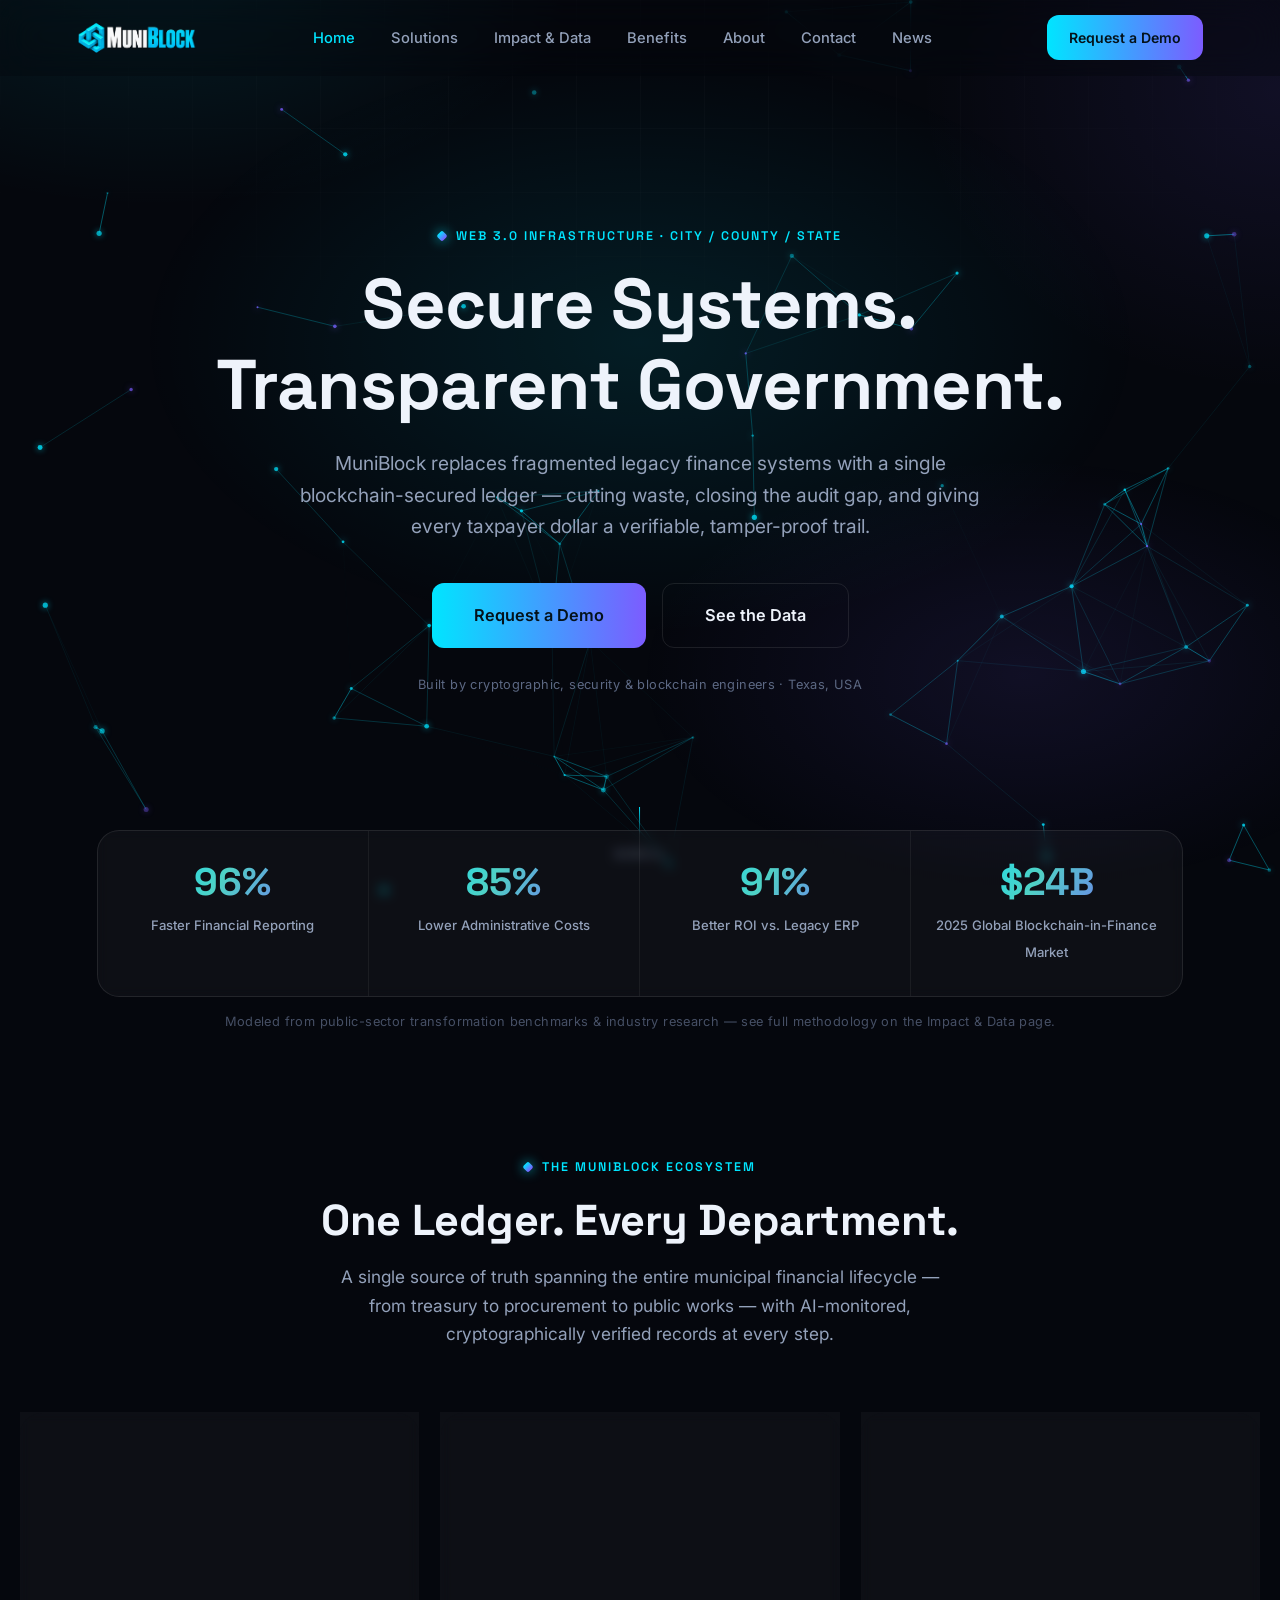
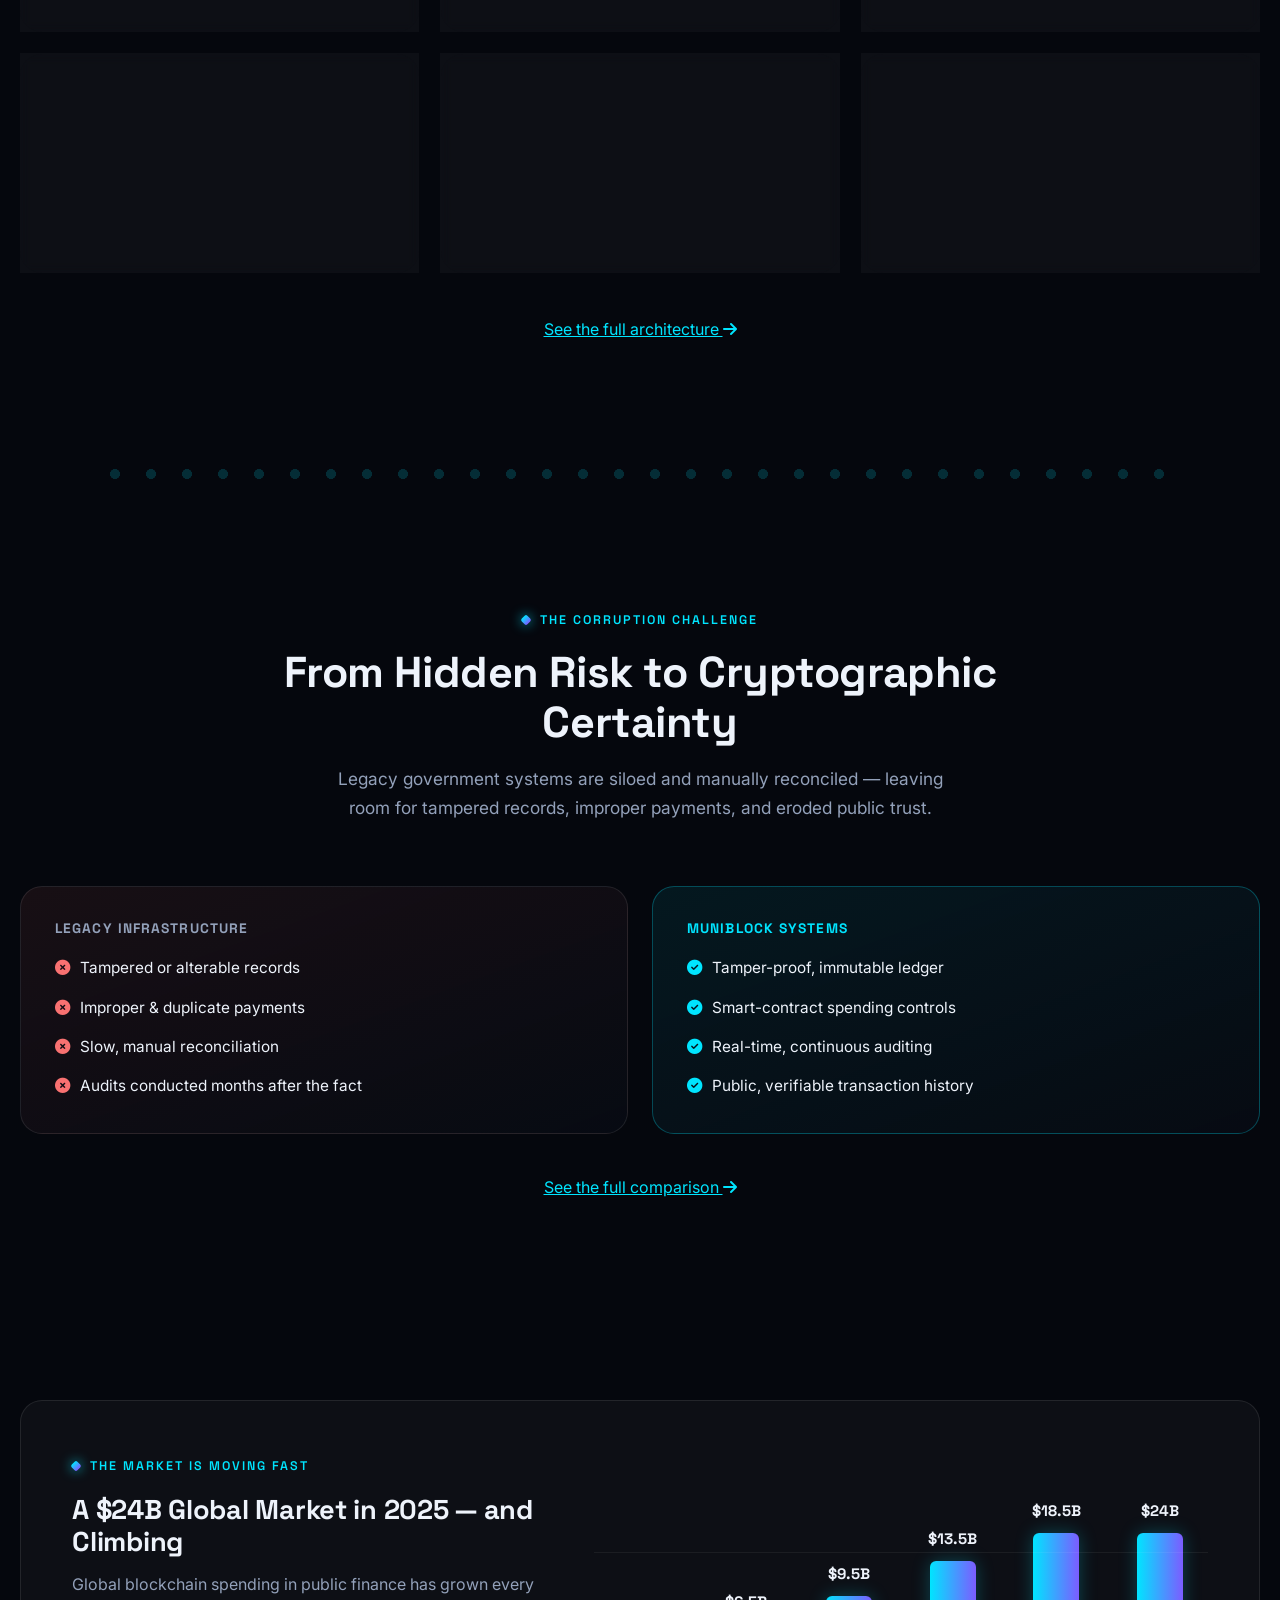
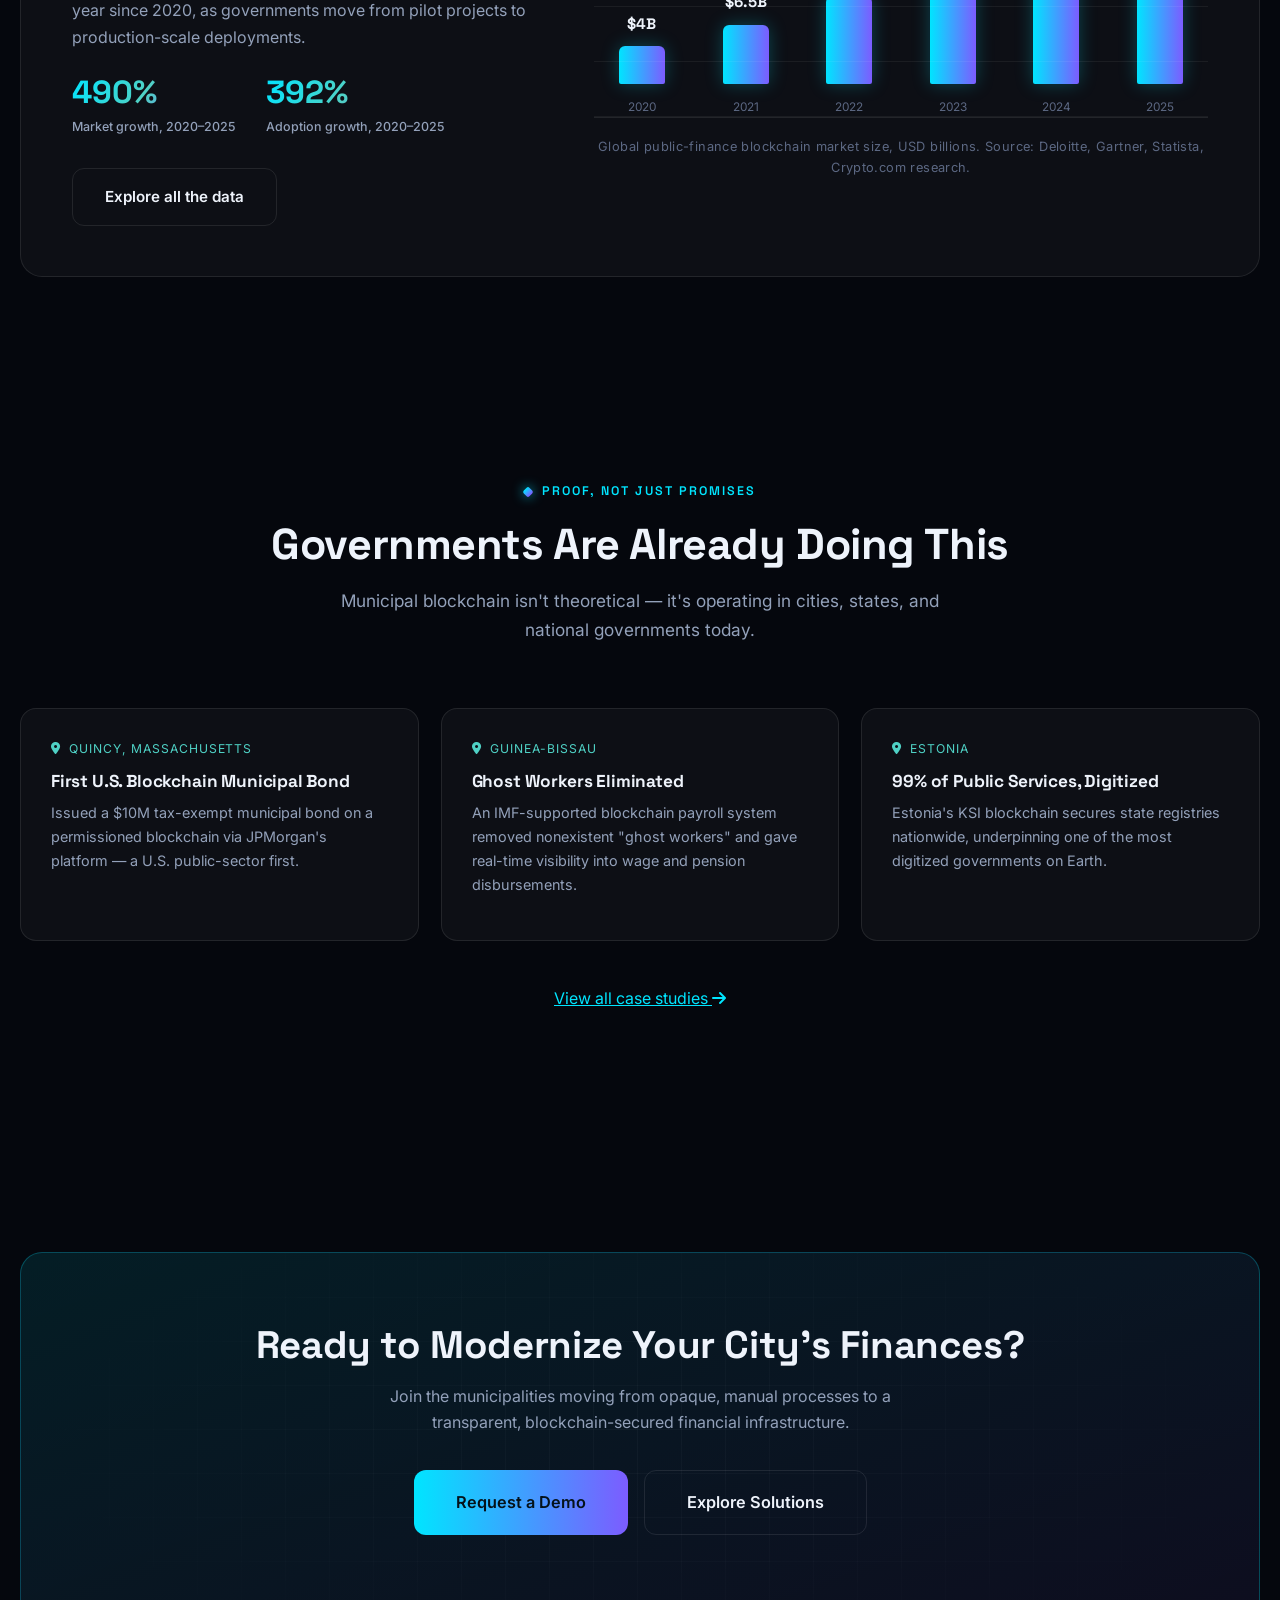
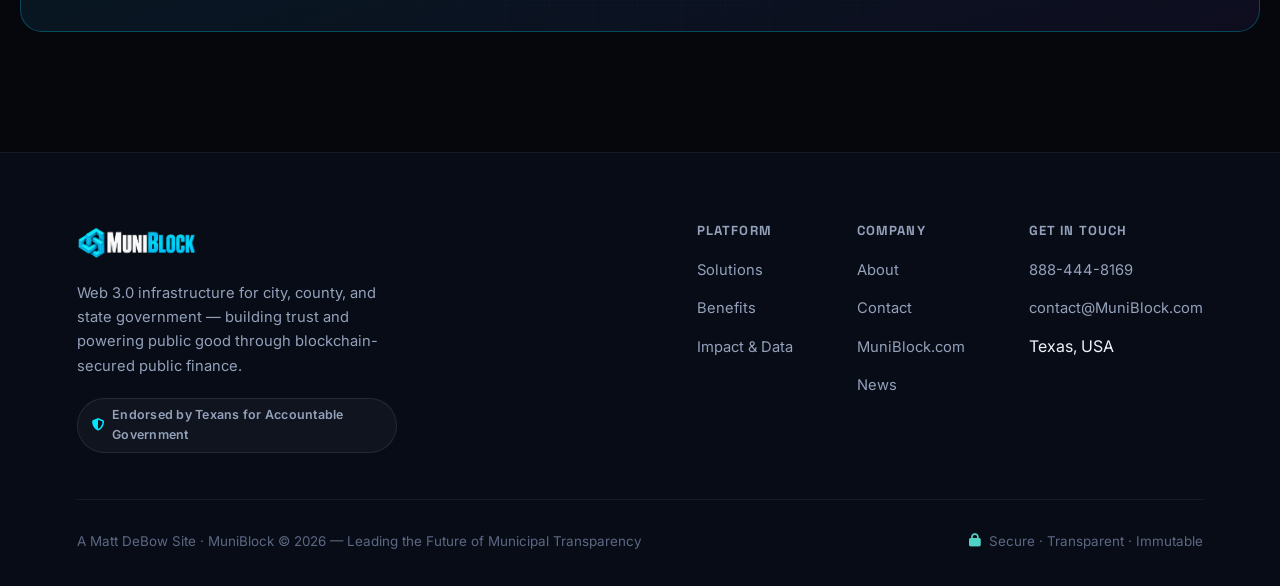
==== index.html @ 8de6b39d "Changed Meta Image" ====
<!DOCTYPE html>
<html lang="en">
<head>
    <meta charset="UTF-8">
    <meta name="viewport" content="width=device-width, initial-scale=1.0">
    <title>MuniBlock | Web 3.0 Infrastructure for Municipal Finance</title>
    <meta name="description" content="MuniBlock brings blockchain-powered public finance to cities, counties, and states — cutting waste, restoring public trust, and giving every taxpayer dollar a verifiable audit trail.">
    
    <!-- SVG Favicon for modern web browsers -->
    <link rel="icon" href="https://muniblock.com/images/favicon.svg" type="image/svg+xml">

    <!-- Meta Tags Generated with https://metatags.io -->

    <!-- Primary Meta Tags -->
    <title>MuniBlock | Web 3.0 Infrastructure for Municipal Finance</title>
    <meta name="title" content="MuniBlock | Web 3.0 Infrastructure for Municipal Finance" />
    <meta name="description" content="MuniBlock brings blockchain-powered public finance to cities, counties, and states — cutting waste, restoring public trust, and giving every taxpayer dollar a verifiable audit trail." />

    <!-- Open Graph / Facebook -->
    <meta property="og:type" content="website" />
    <meta property="og:url" content="http://muniblock.com/" />
    <meta property="og:title" content="MuniBlock | Web 3.0 Infrastructure for Municipal Finance" />
    <meta property="og:description" content="MuniBlock brings blockchain-powered public finance to cities, counties, and states — cutting waste, restoring public trust, and giving every taxpayer dollar a verifiable audit trail." />
    <meta property="og:image" content="https://muniblock.com/images/favicon.svg" />

    <!-- X (Twitter) -->
    <meta property="twitter:card" content="summary_large_image" />
    <meta property="twitter:url" content="http://muniblock.com/" />
    <meta property="twitter:title" content="MuniBlock | Web 3.0 Infrastructure for Municipal Finance" />
    <meta property="twitter:description" content="MuniBlock brings blockchain-powered public finance to cities, counties, and states — cutting waste, restoring public trust, and giving every taxpayer dollar a verifiable audit trail." />
    <meta property="twitter:image" content="https://muniblock.com/images/favicon.svg" />

    <!-- Meta Tags Generated with https://metatags.io -->


    <!-- Favicon & iOS App Icon -->
    <link rel="icon" href="images/favicon.svg" type="image/svg+xml">
    <link rel="apple-touch-icon" href="images/apple-touch-icon.png">

    <!-- Fonts & Styles -->
    <link rel="preconnect" href="https://fonts.googleapis.com">
    <link rel="preconnect" href="https://fonts.gstatic.com" crossorigin>
    <link href="https://fonts.googleapis.com/css2?family=Space+Grotesk:wght@500;600;700&family=Inter:wght@400;500;600;700&display=swap" rel="stylesheet">
    <link href="https://cdnjs.cloudflare.com/ajax/libs/font-awesome/6.5.1/css/all.min.css" rel="stylesheet">
    <link rel="stylesheet" href="css/global.css">
    <link rel="stylesheet" href="css/index.css">
</head>
<body>

    <div id="header-placeholder"></div>

    <header class="hero">
        <canvas class="network-canvas" data-density="8500" data-link-dist="150"></canvas>

        <div class="hero-inner">
            <div class="eyebrow">Web 3.0 Infrastructure &middot; City / County / State</div>
            <h1>Secure Systems.<br>Transparent Government.</h1>
            <p class="hero-sub">MuniBlock replaces fragmented legacy finance systems with a single blockchain-secured ledger — cutting waste, closing the audit gap, and giving every taxpayer dollar a verifiable, tamper-proof trail.</p>
            <div class="hero-btns">
                <a href="contact.html" class="btn btn-large">Request a Demo</a>
                <a href="impact.html" class="btn btn-outline btn-large">See the Data</a>
            </div>
            <p class="hero-note">Built by cryptographic, security &amp; blockchain engineers &middot; Texas, USA</p>
        </div>

        <div class="scroll-cue"><span class="line"></span>Scroll</div>
    </header>

    <div class="container stat-strip-wrap reveal">
        <div class="stat-strip">
            <div class="stat-item">
                <span class="stat-num"><span class="counter" data-target="96" data-suffix="%">0%</span></span>
                <span class="stat-label">Faster Financial Reporting</span>
            </div>
            <div class="stat-item">
                <span class="stat-num"><span class="counter" data-target="85" data-suffix="%">0%</span></span>
                <span class="stat-label">Lower Administrative Costs</span>
            </div>
            <div class="stat-item">
                <span class="stat-num"><span class="counter" data-target="91" data-suffix="%">0%</span></span>
                <span class="stat-label">Better ROI vs. Legacy ERP</span>
            </div>
            <div class="stat-item">
                <span class="stat-num"><span class="counter" data-target="24" data-prefix="$" data-suffix="B">$0B</span></span>
                <span class="stat-label">2025 Global Blockchain-in-Finance Market</span>
            </div>
        </div>
        <p class="hero-note center" style="margin-top: 14px; opacity:.75;">Modeled from public-sector transformation benchmarks &amp; industry research — see full methodology on the Impact &amp; Data page.</p>
    </div>

    <!-- ============ ECOSYSTEM ============ -->
    <section class="section container">
        <div class="section-header reveal">
            <div class="eyebrow center" style="justify-content:center;">The MuniBlock Ecosystem</div>
            <h2>One Ledger. Every Department.</h2>
            <p>A single source of truth spanning the entire municipal financial lifecycle — from treasury to procurement to public works — with AI-monitored, cryptographically verified records at every step.</p>
        </div>

        <div class="ecosystem-grid reveal-stagger">
            <div class="card eco-card">
                <div class="icon-badge"><i class="fas fa-vault"></i></div>
                <h3>Finance &amp; Treasury</h3>
                <p>Secure, real-time management of city funds, investments, and cash positions.</p>
            </div>
            <div class="card eco-card">
                <div class="icon-badge"><i class="fas fa-cart-shopping"></i></div>
                <h3>Procurement &amp; Purchasing</h3>
                <p>Transparent vendor management with bids, awards, and milestones logged on-chain.</p>
            </div>
            <div class="card eco-card">
                <div class="icon-badge"><i class="fas fa-file-invoice-dollar"></i></div>
                <h3>Revenue &amp; Tax Administration</h3>
                <p>Automated collection and reconciliation that closes gaps in leaked revenue.</p>
            </div>
            <div class="card eco-card">
                <div class="icon-badge"><i class="fas fa-hand-holding-dollar"></i></div>
                <h3>Grants &amp; Intergovernmental Funds</h3>
                <p>Milestone-gated disbursements so funds move only when compliance is verified.</p>
            </div>
            <div class="card eco-card">
                <div class="icon-badge"><i class="fas fa-magnifying-glass-chart"></i></div>
                <h3>Accounting, Controller &amp; Audit</h3>
                <p>Continuous, real-time auditing — no more waiting months for a periodic review.</p>
            </div>
            <div class="card eco-card">
                <div class="icon-badge"><i class="fas fa-helmet-safety"></i></div>
                <h3>Public Works &amp; Capital Projects</h3>
                <p>Track project budgets, assets, and spending in real time from bid to completion.</p>
            </div>
        </div>

        <div class="center" style="margin-top: 44px;">
            <a href="solutions.html" class="btn-ghost">See the full architecture <i class="fas fa-arrow-right"></i></a>
        </div>
    </section>

    <div class="container"><div class="chain-divider"></div></div>

    <!-- ============ BEFORE / AFTER TEASER ============ -->
    <section class="section container">
        <div class="section-header reveal">
            <div class="eyebrow center" style="justify-content:center;">The Corruption Challenge</div>
            <h2>From Hidden Risk to Cryptographic Certainty</h2>
            <p>Legacy government systems are siloed and manually reconciled — leaving room for tampered records, improper payments, and eroded public trust.</p>
        </div>

        <div class="teaser-split reveal">
            <div class="teaser-box risk">
                <h4>Legacy Infrastructure</h4>
                <ul>
                    <li><i class="fas fa-circle-xmark"></i> Tampered or alterable records</li>
                    <li><i class="fas fa-circle-xmark"></i> Improper &amp; duplicate payments</li>
                    <li><i class="fas fa-circle-xmark"></i> Slow, manual reconciliation</li>
                    <li><i class="fas fa-circle-xmark"></i> Audits conducted months after the fact</li>
                </ul>
            </div>
            <div class="teaser-box solve">
                <h4>MuniBlock Systems</h4>
                <ul>
                    <li><i class="fas fa-circle-check"></i> Tamper-proof, immutable ledger</li>
                    <li><i class="fas fa-circle-check"></i> Smart-contract spending controls</li>
                    <li><i class="fas fa-circle-check"></i> Real-time, continuous auditing</li>
                    <li><i class="fas fa-circle-check"></i> Public, verifiable transaction history</li>
                </ul>
            </div>
        </div>

        <div class="center">
            <a href="benefits.html" class="btn-ghost">See the full comparison <i class="fas fa-arrow-right"></i></a>
        </div>
    </section>

    <!-- ============ GROWTH CHART TEASER ============ -->
    <section class="section-tight container">
        <div class="growth-panel reveal">
            <div class="growth-copy">
                <div class="eyebrow">The Market Is Moving Fast</div>
                <h3>A $24B Global Market in 2025 — and Climbing</h3>
                <p>Global blockchain spending in public finance has grown every year since 2020, as governments move from pilot projects to production-scale deployments.</p>
                <div class="growth-stats">
                    <div>
                        <span class="stat-num"><span class="counter" data-target="500" data-suffix="%">0%</span></span>
                        <span class="stat-label">Market growth, 2020–2025</span>
                    </div>
                    <div>
                        <span class="stat-num"><span class="counter" data-target="400" data-suffix="%">0%</span></span>
                        <span class="stat-label">Adoption growth, 2020–2025</span>
                    </div>
                </div>
                <a href="impact.html" class="btn btn-outline">Explore all the data</a>
            </div>

            <div>
                <div class="bar-chart" style="height: 220px;">
                    <div class="bar-col" style="--h: 17%;"><span class="bar-value">$4B</span><div class="bar-fill"></div><span class="bar-label">2020</span></div>
                    <div class="bar-col" style="--h: 27%;"><span class="bar-value">$6.5B</span><div class="bar-fill"></div><span class="bar-label">2021</span></div>
                    <div class="bar-col" style="--h: 40%;"><span class="bar-value">$9.5B</span><div class="bar-fill"></div><span class="bar-label">2022</span></div>
                    <div class="bar-col" style="--h: 56%;"><span class="bar-value">$13.5B</span><div class="bar-fill"></div><span class="bar-label">2023</span></div>
                    <div class="bar-col" style="--h: 77%;"><span class="bar-value">$18.5B</span><div class="bar-fill"></div><span class="bar-label">2024</span></div>
                    <div class="bar-col" style="--h: 100%;"><span class="bar-value">$24B</span><div class="bar-fill"></div><span class="bar-label">2025</span></div>
                </div>
                <p class="hero-note center" style="margin-top:18px;">Global public-finance blockchain market size, USD billions. Source: Deloitte, Gartner, Statista, Crypto.com research.</p>
            </div>
        </div>
    </section>

    <!-- ============ CASE STUDY TEASER ============ -->
    <section class="section container">
        <div class="section-header reveal">
            <div class="eyebrow center" style="justify-content:center;">Proof, Not Just Promises</div>
            <h2>Governments Are Already Doing This</h2>
            <p>Municipal blockchain isn't theoretical — it's operating in cities, states, and national governments today.</p>
        </div>

        <div class="case-teaser-grid reveal-stagger">
            <div class="case-card">
                <div class="case-loc"><i class="fas fa-location-dot"></i> Quincy, Massachusetts</div>
                <h4>First U.S. Blockchain Municipal Bond</h4>
                <p>Issued a $10M tax-exempt municipal bond on a permissioned blockchain via JPMorgan's platform — a U.S. public-sector first.</p>
            </div>
            <div class="case-card">
                <div class="case-loc"><i class="fas fa-location-dot"></i> Guinea-Bissau</div>
                <h4>Ghost Workers Eliminated</h4>
                <p>An IMF-supported blockchain payroll system removed nonexistent "ghost workers" and gave real-time visibility into wage and pension disbursements.</p>
            </div>
            <div class="case-card">
                <div class="case-loc"><i class="fas fa-location-dot"></i> Estonia</div>
                <h4>99% of Public Services, Digitized</h4>
                <p>Estonia's KSI blockchain secures state registries nationwide, underpinning one of the most digitized governments on Earth.</p>
            </div>
        </div>

        <div class="center" style="margin-top: 44px;">
            <a href="impact.html" class="btn-ghost">View all case studies <i class="fas fa-arrow-right"></i></a>
        </div>
    </section>

    <!-- ============ FINAL CTA ============ -->
    <section class="section container">
        <div class="cta-banner reveal">
            <h2>Ready to Modernize Your City's Finances?</h2>
            <p>Join the municipalities moving from opaque, manual processes to a transparent, blockchain-secured financial infrastructure.</p>
            <div class="hero-btns">
                <a href="contact.html" class="btn btn-large">Request a Demo</a>
                <a href="solutions.html" class="btn btn-outline btn-large">Explore Solutions</a>
            </div>
        </div>
    </section>

    <div id="footer-placeholder"></div>

    <script src="js/network.js"></script>
    <script src="js/main.js"></script>
</body>
</html>
---- css/global.css ----
/* =========================================================================
   MUNIBLOCK — GLOBAL DESIGN SYSTEM
   Cybersecurity / Web3 / municipal-finance aesthetic.
   Deep space navy, electric cyan + violet accents, glass surfaces.
   ========================================================================= */

:root {
    /* --- Core surfaces --- */
    --bg: #05070d;
    --bg-alt: #080c16;
    --bg-soft: #0a0f1c;
    --surface: #0d1420;
    --surface-2: #101a2c;
    --glass: rgba(255, 255, 255, 0.035);
    --glass-strong: rgba(255, 255, 255, 0.06);
    --border: rgba(255, 255, 255, 0.09);
    --border-soft: rgba(255, 255, 255, 0.06);

    /* --- Brand accents --- */
    --cyan: #00e5ff;
    --cyan-soft: #4fd1c5;
    --violet: #7c5cff;
    --violet-soft: #a78bfa;
    --green: #34d399;
    --red: #f87171;
    --amber: #fbbf24;

    --gradient-brand: linear-gradient(120deg, #00e5ff 0%, #4fd1c5 45%, #7c5cff 100%);
    --gradient-brand-flat: linear-gradient(90deg, #00e5ff, #7c5cff);
    --gradient-fade: linear-gradient(180deg, rgba(0, 229, 255, 0.08), transparent 70%);
    --gradient-card: linear-gradient(160deg, rgba(0, 229, 255, 0.07), rgba(124, 92, 255, 0.02) 60%);

    /* --- Text --- */
    --text: #eef3fb;
    --text-dim: #93a1ba;
    --text-dimmer: #5c6883;

    /* --- Shape / motion --- */
    --radius-lg: 22px;
    --radius: 16px;
    --radius-sm: 10px;
    --transition: 0.25s cubic-bezier(0.4, 0, 0.2, 1);
    --transition-slow: 0.6s cubic-bezier(0.16, 1, 0.3, 1);
    --shadow-glow-cyan: 0 0 1px rgba(0, 229, 255, 0.6), 0 12px 40px rgba(0, 229, 255, 0.12);
    --shadow-glow-violet: 0 12px 40px rgba(124, 92, 255, 0.18);
    --shadow-card: 0 20px 60px rgba(0, 0, 0, 0.45);
    --nav-h: 76px;
}

/* =========================================================================
   RESET
   ========================================================================= */
* {
    margin: 0;
    padding: 0;
    box-sizing: border-box;
}

html {
    scroll-behavior: smooth;
    scroll-padding-top: var(--nav-h);
}

body {
    background-color: var(--bg);
    color: var(--text);
    font-family: 'Inter', -apple-system, BlinkMacSystemFont, 'Segoe UI', sans-serif;
    line-height: 1.65;
    overflow-x: hidden;
    position: relative;
}

img { max-width: 100%; display: block; }
a { color: inherit; }
ul { list-style: none; }
button { font-family: inherit; }

h1, h2, h3, h4, h5 {
    font-family: 'Space Grotesk', 'Inter', sans-serif;
    font-weight: 700;
    line-height: 1.15;
    letter-spacing: -0.01em;
}

::selection { background: rgba(0, 229, 255, 0.25); color: #fff; }

/* Ambient grid + glow backdrop applied globally */
body::before {
    content: "";
    position: fixed;
    inset: 0;
    z-index: -2;
    background-image:
        linear-gradient(rgba(255, 255, 255, 0.025) 1px, transparent 1px),
        linear-gradient(90deg, rgba(255, 255, 255, 0.025) 1px, transparent 1px);
    background-size: 64px 64px;
    mask-image: radial-gradient(ellipse 90% 60% at 50% 0%, #000 10%, transparent 75%);
    -webkit-mask-image: radial-gradient(ellipse 90% 60% at 50% 0%, #000 10%, transparent 75%);
}

body::after {
    content: "";
    position: fixed;
    inset: 0;
    z-index: -3;
    background:
        radial-gradient(700px 420px at 12% -5%, rgba(0, 229, 255, 0.10), transparent 60%),
        radial-gradient(600px 500px at 100% 10%, rgba(124, 92, 255, 0.10), transparent 60%),
        var(--bg);
}

/* =========================================================================
   LAYOUT PRIMITIVES
   ========================================================================= */
.container { max-width: 1240px; margin: 0 auto; padding: 0 6%; }
.section { padding: 120px 0; position: relative; }
.section-tight { padding: 80px 0; }

@media (max-width: 992px) {
    .section { padding: 90px 0; }
}
@media (max-width: 600px) {
    .container { padding: 0 24px; }
    .section { padding: 70px 0; }
}

.section-header { text-align: center; max-width: 760px; margin: 0 auto 64px; }
.section-header.align-left { margin-left: 0; text-align: left; }

.eyebrow {
    display: inline-flex;
    align-items: center;
    gap: 10px;
    font-family: 'Space Grotesk', sans-serif;
    font-size: 0.78rem;
    font-weight: 600;
    letter-spacing: 0.16em;
    text-transform: uppercase;
    color: var(--cyan);
    margin-bottom: 18px;
}

.eyebrow::before {
    content: "";
    width: 8px;
    height: 8px;
    border-radius: 2px;
    background: var(--gradient-brand-flat);
    box-shadow: 0 0 12px rgba(0, 229, 255, 0.8);
    transform: rotate(45deg);
    flex-shrink: 0;
}

.section-header h2, .section-title-lg {
    font-size: clamp(1.9rem, 3.4vw, 2.7rem);
    margin-bottom: 18px;
}

.section-header p {
    color: var(--text-dim);
    font-size: 1.08rem;
    max-width: 620px;
    margin: 0 auto;
}

.section-header.align-left p { margin: 0; }

.text-gradient {
    background: var(--gradient-brand);
    -webkit-background-clip: text;
    background-clip: text;
    color: transparent;
}

.pill-tag {
    display: inline-flex;
    align-items: center;
    gap: 8px;
    padding: 6px 14px;
    border-radius: 100px;
    background: var(--glass);
    border: 1px solid var(--border);
    font-size: 0.78rem;
    font-weight: 600;
    color: var(--text-dim);
    letter-spacing: 0.02em;
}

/* =========================================================================
   PAGE HERO (shared, smaller hero for interior pages)
   ========================================================================= */
.page-hero {
    position: relative;
    padding: calc(var(--nav-h) + 86px) 6% 86px;
    text-align: center;
    overflow: hidden;
    isolation: isolate;
}

.page-hero::before {
    content: "";
    position: absolute;
    inset: 0;
    z-index: -1;
    background-image:
        linear-gradient(rgba(255, 255, 255, 0.03) 1px, transparent 1px),
        linear-gradient(90deg, rgba(255, 255, 255, 0.03) 1px, transparent 1px);
    background-size: 56px 56px;
    mask-image: radial-gradient(ellipse 80% 100% at 50% 0%, #000 0%, transparent 80%);
    -webkit-mask-image: radial-gradient(ellipse 80% 100% at 50% 0%, #000 0%, transparent 80%);
}

.page-hero::after {
    content: "";
    position: absolute;
    inset: 0;
    z-index: -1;
    background:
        radial-gradient(560px 320px at 20% 0%, rgba(0, 229, 255, 0.12), transparent 65%),
        radial-gradient(520px 340px at 85% 10%, rgba(124, 92, 255, 0.11), transparent 65%);
}

.page-hero .eyebrow { justify-content: center; }
.page-hero h1 { font-size: clamp(2.2rem, 4.4vw, 3.4rem); margin-bottom: 18px; }
.page-hero p { color: var(--text-dim); max-width: 640px; margin: 0 auto; font-size: 1.05rem; }

@media (max-width: 700px) {
    .page-hero { padding: calc(var(--nav-h) + 60px) 6% 60px; }
}

/* =========================================================================
   CHAIN-LINK DIVIDER (brand motif, reused across pages)
   ========================================================================= */
.chain-divider {
    height: 22px;
    background-image: repeating-linear-gradient(
        90deg,
        transparent 0, transparent 10px,
        rgba(0, 229, 255, 0.35) 10px, rgba(0, 229, 255, 0.35) 26px,
        transparent 26px, transparent 36px
    );
    -webkit-mask-image: radial-gradient(ellipse 8px 8px, #000 60%, transparent 65%);
    mask-image: radial-gradient(ellipse 8px 8px, #000 60%, transparent 65%);
    -webkit-mask-repeat: repeat-x;
    mask-repeat: repeat-x;
    -webkit-mask-size: 36px 22px;
    mask-size: 36px 22px;
    opacity: 0.5;
}

.divider-fade {
    height: 1px;
    background: linear-gradient(90deg, transparent, var(--border) 20%, var(--border) 80%, transparent);
}

/* =========================================================================
   NAVIGATION
   ========================================================================= */
nav {
    display: flex;
    justify-content: space-between;
    align-items: center;
    padding: 0 6%;
    height: var(--nav-h);
    background: rgba(5, 7, 13, 0.35);
    backdrop-filter: blur(18px);
    -webkit-backdrop-filter: blur(18px);
    position: fixed;
    width: 100%;
    top: 0;
    z-index: 1000;
    border-bottom: 1px solid transparent;
    transition: background var(--transition), border-color var(--transition);
}

.logo-img {
    height: 40px; /* Adjust height to match your navbar layout */
    width: auto;  /* Maintains aspect ratio */
    display: block;
}

nav.scrolled {
    background: rgba(6, 9, 17, 0.82);
    border-bottom: 1px solid var(--border-soft);
}

.logo-link {
    text-decoration: none;
    color: inherit;
    display: flex;
    align-items: center;
    gap: 12px;
}

.logo-mark {
    width: 38px;
    height: 38px;
    border-radius: 10px;
    background: linear-gradient(145deg, rgba(0, 229, 255, 0.16), rgba(124, 92, 255, 0.12));
    border: 1px solid rgba(0, 229, 255, 0.35);
    display: flex;
    align-items: center;
    justify-content: center;
    position: relative;
    flex-shrink: 0;
}

.logo-mark svg { width: 20px; height: 20px; }

.logo {
    font-family: 'Space Grotesk', sans-serif;
    font-size: 1.3rem;
    font-weight: 700;
    letter-spacing: -0.01em;
}

.logo span { color: var(--cyan); }

nav ul { display: flex; align-items: center; gap: 36px; }

nav ul li a {
    color: var(--text-dim);
    text-decoration: none;
    font-size: 0.92rem;
    font-weight: 500;
    transition: color var(--transition);
    position: relative;
}

nav ul li a::after {
    content: "";
    position: absolute;
    left: 0;
    bottom: -6px;
    width: 0;
    height: 2px;
    background: var(--gradient-brand-flat);
    transition: width var(--transition);
}

nav ul li a:hover { color: var(--text); }
nav ul li a:hover::after { width: 100%; }
nav ul li a.active { color: var(--cyan); }

.nav-cta { display: flex; align-items: center; gap: 28px; }
.nav-cta .btn { padding: 11px 22px; font-size: 0.88rem; }

/* Mobile nav toggle */
.nav-toggle { display: none; }
.nav-toggle-label {
    display: none;
    cursor: pointer;
    padding: 0;
    z-index: 1001;
    width: 28px;
    height: 24px;
    align-items: center;
    justify-content: center;
    margin-left: auto;
}

.nav-toggle-label span,
.nav-toggle-label span::before,
.nav-toggle-label span::after {
    display: block;
    background: var(--text);
    height: 2px;
    width: 24px;
    position: relative;
    transition: all 0.3s ease;
    border-radius: 2px;
}

.nav-toggle-label span::before,
.nav-toggle-label span::after { content: ''; position: absolute; left: 0; }
.nav-toggle-label span::before { top: -8px; }
.nav-toggle-label span::after { top: 8px; }

.nav-toggle:checked ~ .nav-toggle-label span { background: transparent; }
.nav-toggle:checked ~ .nav-toggle-label span::before { top: 0; transform: rotate(45deg); }
.nav-toggle:checked ~ .nav-toggle-label span::after { top: 0; transform: rotate(-45deg); }

@media screen and (max-width: 860px) {
    .nav-toggle-label { display: flex; }

    .nav-cta .btn { display: none; }

    nav ul {
        position: fixed;
        top: 0;
        left: 0;
        width: 100%;
        height: 100vh;
        background: rgba(5, 7, 13, 0.98);
        backdrop-filter: blur(20px);
        flex-direction: column;
        align-items: center;
        justify-content: center;
        gap: 34px;
        clip-path: circle(0px at top right);
        transition: clip-path 0.4s ease-in-out;
    }

    .nav-toggle:checked ~ ul { clip-path: circle(150% at top right); }

    nav ul li a {
        font-size: 1.4rem;
        color: var(--text) !important;
    }
}

/* =========================================================================
   BUTTONS
   ========================================================================= */
.btn {
    background: var(--gradient-brand-flat);
    color: #04121a;
    padding: 15px 32px;
    border-radius: 12px;
    text-decoration: none;
    font-weight: 600;
    font-size: 0.95rem;
    transition: transform var(--transition), box-shadow var(--transition), filter var(--transition);
    display: inline-flex;
    align-items: center;
    gap: 10px;
    border: none;
    cursor: pointer;
    white-space: nowrap;
}

.btn:hover {
    transform: translateY(-3px);
    box-shadow: 0 14px 34px rgba(0, 229, 255, 0.28);
    filter: brightness(1.06);
}

.btn-outline {
    background: transparent;
    color: var(--text);
    border: 1px solid var(--border);
    box-shadow: none;
}

.btn-outline:hover {
    border-color: var(--cyan);
    color: var(--cyan);
    box-shadow: 0 0 0 1px rgba(0, 229, 255, 0.2), 0 10px 30px rgba(0, 229, 255, 0.12);
}

.btn-ghost {
    background: transparent;
    color: var(--cyan);
    padding: 8px 0;
    border-radius: 0;
}

.btn-ghost:hover { transform: translateX(4px); box-shadow: none; }
.btn-large { padding: 18px 42px; font-size: 1.02rem; }
.btn-block { width: 100%; justify-content: center; }

.hero-btns { display: flex; gap: 16px; flex-wrap: wrap; justify-content: center; }

/* =========================================================================
   CARDS (glass)
   ========================================================================= */
.card, .feature-card {
    background: var(--glass);
    border: 1px solid var(--border);
    border-radius: var(--radius-lg);
    backdrop-filter: blur(6px);
    transition: transform var(--transition-slow), border-color var(--transition), background var(--transition);
    position: relative;
    overflow: hidden;
}

.card::before, .feature-card::before {
    content: "";
    position: absolute;
    inset: 0;
    background: var(--gradient-card);
    opacity: 0;
    transition: opacity var(--transition);
    pointer-events: none;
}

.card:hover, .feature-card:hover {
    transform: translateY(-6px);
    border-color: rgba(0, 229, 255, 0.4);
    background: var(--glass-strong);
}

.card:hover::before, .feature-card:hover::before { opacity: 1; }

.feature-grid {
    display: grid;
    grid-template-columns: repeat(auto-fit, minmax(280px, 1fr));
    gap: 26px;
}

.feature-card {
    padding: 42px 36px;
    text-align: left;
}

.feature-card .icon-badge { margin-bottom: 24px; }
.feature-card h3 { font-size: 1.18rem; margin-bottom: 12px; }
.feature-card p { color: var(--text-dim); font-size: 0.96rem; }

.icon-badge {
    width: 54px;
    height: 54px;
    border-radius: 14px;
    background: linear-gradient(145deg, rgba(0, 229, 255, 0.14), rgba(124, 92, 255, 0.08));
    border: 1px solid rgba(0, 229, 255, 0.25);
    display: flex;
    align-items: center;
    justify-content: center;
    font-size: 1.35rem;
    color: var(--cyan);
    position: relative;
    z-index: 1;
}

/* =========================================================================
   STAT STRIP / COUNTERS
   ========================================================================= */
.stat-strip {
    display: grid;
    grid-template-columns: repeat(4, 1fr);
    border: 1px solid var(--border);
    border-radius: var(--radius-lg);
    background: var(--glass);
    backdrop-filter: blur(6px);
    overflow: hidden;
}

.stat-item {
    padding: 32px 24px;
    text-align: center;
    border-right: 1px solid var(--border-soft);
    position: relative;
}

.stat-item:last-child { border-right: none; }

.stat-num {
    font-family: 'Space Grotesk', sans-serif;
    font-size: clamp(1.8rem, 3vw, 2.6rem);
    font-weight: 700;
    background: var(--gradient-brand);
    -webkit-background-clip: text;
    background-clip: text;
    color: transparent;
    display: block;
    line-height: 1;
    margin-bottom: 10px;
}

.stat-label {
    font-size: 0.82rem;
    color: var(--text-dim);
    font-weight: 500;
}

@media (max-width: 860px) {
    .stat-strip { grid-template-columns: repeat(2, 1fr); }
    .stat-item:nth-child(2) { border-right: none; }
    .stat-item:nth-child(1), .stat-item:nth-child(2) { border-bottom: 1px solid var(--border-soft); }
}

/* =========================================================================
   REVEAL ON SCROLL
   ========================================================================= */
.reveal {
    opacity: 0;
    transform: translateY(28px);
    transition: opacity 0.8s cubic-bezier(0.16, 1, 0.3, 1), transform 0.8s cubic-bezier(0.16, 1, 0.3, 1);
}
.reveal.in-view { opacity: 1; transform: translateY(0); }
.reveal-stagger.in-view > * { opacity: 1; transform: translateY(0); }
.reveal-stagger > * {
    opacity: 0;
    transform: translateY(24px);
    transition: opacity 0.7s cubic-bezier(0.16, 1, 0.3, 1), transform 0.7s cubic-bezier(0.16, 1, 0.3, 1);
}
.reveal-stagger > *:nth-child(1) { transition-delay: 0.03s; }
.reveal-stagger > *:nth-child(2) { transition-delay: 0.11s; }
.reveal-stagger > *:nth-child(3) { transition-delay: 0.19s; }
.reveal-stagger > *:nth-child(4) { transition-delay: 0.27s; }
.reveal-stagger > *:nth-child(5) { transition-delay: 0.35s; }
.reveal-stagger > *:nth-child(6) { transition-delay: 0.43s; }

@media (prefers-reduced-motion: reduce) {
    .reveal, .reveal-stagger > * { opacity: 1; transform: none; transition: none; }
    html { scroll-behavior: auto; }
}

/* =========================================================================
   TABLES (legacy vs blockchain / ROI)
   ========================================================================= */
.data-table-wrap {
    border: 1px solid var(--border);
    border-radius: var(--radius-lg);
    overflow: hidden;
    background: var(--glass);
}

table.data-table { width: 100%; border-collapse: collapse; font-size: 0.92rem; }

.data-table th {
    text-align: left;
    padding: 16px 22px;
    background: rgba(255, 255, 255, 0.04);
    color: var(--text);
    font-family: 'Space Grotesk', sans-serif;
    font-size: 0.8rem;
    text-transform: uppercase;
    letter-spacing: 0.06em;
    border-bottom: 1px solid var(--border);
}

.data-table td {
    padding: 16px 22px;
    border-bottom: 1px solid var(--border-soft);
    color: var(--text-dim);
    vertical-align: top;
}

.data-table tr:last-child td { border-bottom: none; }
.data-table td.rank {
    font-family: 'Space Grotesk', sans-serif;
    color: var(--cyan);
    font-weight: 700;
    width: 50px;
}
.data-table td strong, .data-table td.emph { color: var(--text); font-weight: 600; }

/* =========================================================================
   BAR CHART (CSS-driven, animates on scroll)
   ========================================================================= */
.bar-chart {
    display: flex;
    align-items: flex-end;
    gap: clamp(6px, 1.6vw, 20px);
    height: 260px;
    padding: 0 6px;
    border-bottom: 1px solid var(--border);
    position: relative;
}

.bar-chart::before {
    content: "";
    position: absolute;
    inset: 0 0 0 0;
    background-image: repeating-linear-gradient(0deg, var(--border-soft) 0, var(--border-soft) 1px, transparent 1px, transparent 25%);
    pointer-events: none;
}

.bar-col {
    flex: 1;
    display: flex;
    flex-direction: column;
    align-items: center;
    justify-content: flex-end;
    height: 100%;
    gap: 10px;
    min-width: 0;
}

.bar-col .bar-value {
    font-family: 'Space Grotesk', sans-serif;
    font-weight: 700;
    font-size: clamp(0.7rem, 1.4vw, 0.95rem);
    color: var(--text);
    white-space: nowrap;
}

.bar-col .bar-fill {
    width: 100%;
    max-width: 46px;
    border-radius: 6px 6px 2px 2px;
    background: var(--gradient-brand-flat);
    height: 0%;
    transition: height 1.1s cubic-bezier(0.16, 1, 0.3, 1);
    box-shadow: 0 0 18px rgba(0, 229, 255, 0.25);
}

.bar-col.alt .bar-fill { background: linear-gradient(180deg, var(--violet-soft), var(--violet)); box-shadow: 0 0 18px rgba(124, 92, 255, 0.25); }

.bar-chart.in-view .bar-fill { height: var(--h); }

.bar-col .bar-label {
    font-size: 0.74rem;
    color: var(--text-dimmer);
    text-align: center;
    margin-top: 4px;
}

.chart-legend { display: flex; gap: 24px; margin-top: 20px; flex-wrap: wrap; justify-content: center; }
.chart-legend .legend-item { display: flex; align-items: center; gap: 8px; font-size: 0.85rem; color: var(--text-dim); }
.chart-legend .dot { width: 10px; height: 10px; border-radius: 3px; }

/* =========================================================================
   DONUT CHART (conic-gradient)
   ========================================================================= */
.donut-wrap { display: flex; align-items: center; gap: 44px; flex-wrap: wrap; justify-content: center; }

.donut {
    width: 240px;
    height: 240px;
    border-radius: 50%;
    background: conic-gradient(var(--donut-stops, var(--cyan) 0 100%));
    position: relative;
    flex-shrink: 0;
    box-shadow: 0 0 60px rgba(0, 229, 255, 0.12);
}

.donut::before {
    content: "";
    position: absolute;
    inset: 20%;
    background: var(--bg-soft);
    border-radius: 50%;
    border: 1px solid var(--border);
    display: flex;
}

.donut-center {
    position: absolute;
    inset: 20%;
    display: flex;
    flex-direction: column;
    align-items: center;
    justify-content: center;
    text-align: center;
}

.donut-center .num { font-family: 'Space Grotesk', sans-serif; font-size: 1.5rem; font-weight: 700; color: var(--cyan); }
.donut-center .lbl { font-size: 0.7rem; color: var(--text-dim); max-width: 100px; }

.donut-legend { display: grid; gap: 12px; min-width: 240px; }
.donut-legend .legend-row { display: flex; align-items: center; gap: 12px; font-size: 0.9rem; }
.donut-legend .dot { width: 12px; height: 12px; border-radius: 4px; flex-shrink: 0; }
.donut-legend .legend-label { color: var(--text-dim); flex: 1; }
.donut-legend .legend-pct { font-family: 'Space Grotesk', sans-serif; font-weight: 700; color: var(--text); }

/* =========================================================================
   COMPARISON (Legacy vs Blockchain) BLOCK
   ========================================================================= */
.comp-container {
    display: grid;
    grid-template-columns: 1fr 1fr;
    gap: 24px;
}

.comp-box {
    border-radius: var(--radius-lg);
    padding: 40px;
    border: 1px solid var(--border);
    position: relative;
    overflow: hidden;
}

.legacy-box { background: linear-gradient(160deg, rgba(248, 113, 113, 0.09), rgba(13, 20, 32, 0.4)); }
.modern-box { background: linear-gradient(160deg, rgba(0, 229, 255, 0.09), rgba(13, 20, 32, 0.4)); border-color: rgba(0, 229, 255, 0.3); }

.comp-label {
    font-size: 0.78rem;
    text-transform: uppercase;
    letter-spacing: 0.1em;
    color: var(--text-dim);
    margin-bottom: 20px;
}

.comp-box h3 { font-size: 1.3rem; margin-bottom: 6px; }

.comp-box ul { display: grid; gap: 16px; margin-top: 20px; }
.comp-box li { display: flex; align-items: center; gap: 12px; font-size: 0.98rem; color: var(--text); }
.legacy-box li i { color: var(--red); }
.modern-box li i { color: var(--cyan); }

@media (max-width: 860px) {
    .comp-container { grid-template-columns: 1fr; }
}

/* ============================= ROADMAP SECTION ============================= */

.roadmap-track {
    display: grid;
    grid-template-columns: repeat(4, 1fr);
    gap: 20px;
    margin-top: 40px;
    position: relative;
}

/* Base Phase Card Styling */
.phase-card {
    background: rgba(13, 20, 32, 0.4);
    border: 1px solid rgba(255, 255, 255, 0.08);
    border-radius: var(--radius-lg, 16px);
    padding: 30px 24px;
    display: flex;
    flex-direction: column;
    position: relative;
    transition: transform var(--transition, 0.3s ease), border-color var(--transition, 0.3s ease);
}

.phase-card:hover {
    transform: translateY(-4px);
    border-color: rgba(0, 229, 255, 0.3);
}

/* Phase Accent Line at top of card */
.phase-card::before {
    content: "";
    position: absolute;
    top: -1px;
    left: 20px;
    right: 20px;
    height: 1px;
    background: linear-gradient(90deg, transparent, var(--cyan, #00E5FF), transparent);
    opacity: 0.3;
}

.phase-card:last-child::before {
    background: linear-gradient(90deg, transparent, var(--violet, #7C5CFF), transparent);
}

/* Circular Phase Number Indicator */
.phase-num {
    width: 44px;
    height: 44px;
    border-radius: 50%;
    border: 1px solid var(--cyan, #00E5FF);
    color: #ffffff;
    display: flex;
    align-items: center;
    justify-content: center;
    font-size: 0.95rem;
    font-weight: 600;
    font-family: 'Space Grotesk', sans-serif;
    margin-bottom: 24px;
    background: rgba(0, 229, 255, 0.05);
    box-shadow: 0 0 12px rgba(0, 229, 255, 0.15);
}

/* Card Content Typography */
.phase-card h4 {
    font-size: 1.15rem;
    font-weight: 600;
    color: #ffffff;
    margin-bottom: 14px;
    line-height: 1.35;
}

/* Metadata Pill Badges */
.phase-meta {
    display: flex;
    flex-wrap: wrap;
    gap: 8px;
    margin-bottom: 18px;
}

.phase-meta span {
    font-size: 0.75rem;
    font-weight: 500;
    color: var(--text-dim, #94a3b8);
    background: rgba(255, 255, 255, 0.04);
    border: 1px solid rgba(255, 255, 255, 0.08);
    padding: 5px 12px;
    border-radius: 100px;
}

/* Feature List Formatting */
.phase-card ul {
    margin-top: 18px;
    display: flex;
    flex-direction: column;
    gap: 12px;
    padding: 0;
    list-style: none;
}

.phase-card ul li {
    font-size: 0.86rem;
    color: var(--text-dim, #94a3b8);
    line-height: 1.45;
    position: relative;
    padding-left: 18px;
}

.phase-card ul li::before {
    content: "→";
    position: absolute;
    left: 0;
    top: 0;
    color: var(--cyan, #00E5FF);
    font-weight: 500;
}

/* Responsive Layout */
@media (max-width: 1024px) {
    .roadmap-track {
        grid-template-columns: repeat(2, 1fr);
    }
}

@media (max-width: 600px) {
    .roadmap-track {
        grid-template-columns: 1fr;
    }
}

/* =========================================================================
   CASE STUDY / SOURCE CARDS
   ========================================================================= */
.case-grid {
    display: grid;
    grid-template-columns: repeat(auto-fit, minmax(300px, 1fr));
    gap: 22px;
}

.case-card {
    background: var(--glass);
    border: 1px solid var(--border);
    border-radius: var(--radius);
    padding: 30px;
}

.case-card .case-loc {
    display: flex;
    align-items: center;
    gap: 8px;
    font-size: 0.76rem;
    text-transform: uppercase;
    letter-spacing: 0.08em;
    color: var(--cyan-soft);
    margin-bottom: 12px;
}

.case-card h4 { font-size: 1.08rem; margin-bottom: 10px; }
.case-card p { font-size: 0.9rem; color: var(--text-dim); margin-bottom: 14px; }
.case-card .case-source { font-size: 0.76rem; color: var(--text-dimmer); border-top: 1px solid var(--border-soft); padding-top: 12px; }

/* =========================================================================
   FOOTER
   ========================================================================= */
footer {
    padding: 70px 6% 34px;
    background: var(--bg-alt);
    border-top: 1px solid var(--border-soft);
    position: relative;
}

.footer-top {
    display: flex;
    justify-content: space-between;
    gap: 40px;
    flex-wrap: wrap;
    padding-bottom: 46px;
}

.footer-brand { max-width: 320px; }
.footer-brand .logo { display: inline-flex; margin-bottom: 16px; }
.footer-brand p { color: var(--text-dim); font-size: 0.92rem; }

.footer-cols { display: flex; gap: 64px; flex-wrap: wrap; }
.footer-col h5 {
    font-family: 'Space Grotesk', sans-serif;
    font-size: 0.82rem;
    text-transform: uppercase;
    letter-spacing: 0.08em;
    color: var(--text-dim);
    margin-bottom: 18px;
}
.footer-col ul { display: grid; gap: 12px; }
.footer-col a { color: var(--text-dim); text-decoration: none; font-size: 0.92rem; transition: color var(--transition); }
.footer-col a:hover { color: var(--cyan); }

.footer-bottom {
    display: flex;
    justify-content: space-between;
    align-items: center;
    padding-top: 30px;
    border-top: 1px solid var(--border-soft);
    flex-wrap: wrap;
    gap: 14px;
    color: var(--text-dimmer);
    font-size: 0.84rem;
}

.footer-badge { display: flex; align-items: center; gap: 8px; }

@media (max-width: 700px) {
    .footer-top, .footer-bottom { flex-direction: column; align-items: flex-start; }
    .footer-cols { gap: 40px; }
}

/* =========================================================================
   MISC UTILITIES
   ========================================================================= */
.mt-0 { margin-top: 0; }
.grid-2 { display: grid; grid-template-columns: 1fr 1fr; gap: 50px; }
@media (max-width: 900px) { .grid-2 { grid-template-columns: 1fr; gap: 36px; } }

.badge-row { display: flex; gap: 14px; flex-wrap: wrap; align-items: center; }

.cyan-text { color: var(--cyan); }
.center { text-align: center; }
---- css/index.css ----
/* ============================= HOME / INDEX ============================= */

.hero {
    position: relative;
    min-height: 100vh;
    display: flex;
    flex-direction: column;
    justify-content: center;
    align-items: center;
    text-align: center;
    padding: calc(var(--nav-h) + 40px) 6% 100px;
    overflow: hidden;
    isolation: isolate;
}

.network-canvas {
    position: absolute;
    inset: 0;
    z-index: -1;
    width: 100%;
    height: 100%;
}

.hero::after {
    content: "";
    position: absolute;
    inset: 0;
    z-index: -1;
    background:
        radial-gradient(ellipse 60% 50% at 50% 38%, rgba(0, 229, 255, 0.10), transparent 65%),
        radial-gradient(ellipse 50% 40% at 80% 75%, rgba(124, 92, 255, 0.10), transparent 60%);
    pointer-events: none;
}

.hero-inner { max-width: 900px; position: relative; }

.hero .eyebrow { justify-content: center; }

.hero h1 {
    font-size: clamp(2.4rem, 5.6vw, 4.4rem);
    margin-bottom: 22px;
}

.hero-sub {
    color: var(--text-dim);
    font-size: clamp(1rem, 1.5vw, 1.2rem);
    max-width: 680px;
    margin: 0 auto 40px;
}

.hero-btns { margin-bottom: 26px; }

.hero-note {
    font-size: 0.8rem;
    color: var(--text-dimmer);
    letter-spacing: 0.03em;
}

.scroll-cue {
    position: absolute;
    bottom: 36px;
    left: 50%;
    transform: translateX(-50%);
    display: flex;
    flex-direction: column;
    align-items: center;
    gap: 8px;
    color: var(--text-dimmer);
    font-size: 0.72rem;
    letter-spacing: 0.1em;
    text-transform: uppercase;
    animation: floatY 2.6s ease-in-out infinite;
}

.scroll-cue .line { width: 1px; height: 30px; background: linear-gradient(180deg, var(--cyan), transparent); }

@keyframes floatY {
    0%, 100% { transform: translate(-50%, 0); }
    50% { transform: translate(-50%, 8px); }
}

/* Stat strip sits half-overlapping the hero bottom */
.stat-strip-wrap { margin-top: -70px; position: relative; z-index: 2; }

/* --- Ecosystem feature grid --- */
.ecosystem-grid {
    display: grid;
    grid-template-columns: repeat(3, 1fr);
    gap: 22px;
}

@media (max-width: 900px) { .ecosystem-grid { grid-template-columns: 1fr 1fr; } }
@media (max-width: 560px) { .ecosystem-grid { grid-template-columns: 1fr; } }

.eco-card {
    padding: 34px 30px;
}

.eco-card .icon-badge { margin-bottom: 20px; }
.eco-card h3 { font-size: 1.05rem; margin-bottom: 8px; }
.eco-card p { color: var(--text-dim); font-size: 0.9rem; }

/* --- Split: before/after teaser --- */
.teaser-split {
    display: grid;
    grid-template-columns: 1fr 1fr;
    gap: 24px;
    margin-bottom: 40px;
}

@media (max-width: 860px) { .teaser-split { grid-template-columns: 1fr; } }

.teaser-box {
    border-radius: var(--radius-lg);
    border: 1px solid var(--border);
    padding: 34px;
}

.teaser-box.risk { background: linear-gradient(160deg, rgba(248, 113, 113, 0.08), rgba(13, 20, 32, 0.3)); }
.teaser-box.solve { background: linear-gradient(160deg, rgba(0, 229, 255, 0.08), rgba(13, 20, 32, 0.3)); border-color: rgba(0, 229, 255, 0.28); }

.teaser-box h4 {
    font-size: 0.86rem;
    text-transform: uppercase;
    letter-spacing: 0.08em;
    margin-bottom: 18px;
    color: var(--text-dim);
}

.teaser-box.solve h4 { color: var(--cyan); }

.teaser-box ul { display: grid; gap: 14px; }
.teaser-box li { display: flex; gap: 10px; align-items: center; font-size: 0.96rem; }
.teaser-box.risk li i { color: var(--red); }
.teaser-box.solve li i { color: var(--cyan); }

/* --- Growth chart teaser --- */
.growth-panel {
    background: var(--glass);
    border: 1px solid var(--border);
    border-radius: var(--radius-lg);
    padding: 50px clamp(20px, 4vw, 56px);
    display: grid;
    grid-template-columns: 1fr 1.3fr;
    gap: 50px;
    align-items: center;
}

@media (max-width: 900px) {
    .growth-panel { grid-template-columns: 1fr; gap: 36px; }
}

.growth-copy h3 { font-size: 1.7rem; margin-bottom: 14px; }
.growth-copy p { color: var(--text-dim); margin-bottom: 26px; }

.growth-stats { display: flex; gap: 30px; margin-bottom: 30px; }
.growth-stats .stat-num { font-size: 2rem; margin-bottom: 4px; }
.growth-stats .stat-label { font-size: 0.78rem; }

/* --- Case teaser cards --- */
.case-teaser-grid {
    display: grid;
    grid-template-columns: repeat(3, 1fr);
    gap: 22px;
}
@media (max-width: 900px) { .case-teaser-grid { grid-template-columns: 1fr; } }

/* --- Final CTA banner --- */
.cta-banner {
    text-align: center;
    border-radius: var(--radius-lg);
    padding: 70px 6%;
    background: linear-gradient(160deg, rgba(0, 229, 255, 0.10), rgba(124, 92, 255, 0.08));
    border: 1px solid rgba(0, 229, 255, 0.25);
    position: relative;
    overflow: hidden;
}

.cta-banner::before {
    content: "";
    position: absolute;
    inset: 0;
    background-image:
        linear-gradient(rgba(255, 255, 255, 0.03) 1px, transparent 1px),
        linear-gradient(90deg, rgba(255, 255, 255, 0.03) 1px, transparent 1px);
    background-size: 44px 44px;
    mask-image: radial-gradient(ellipse 70% 100% at 50% 50%, #000, transparent 80%);
    -webkit-mask-image: radial-gradient(ellipse 70% 100% at 50% 50%, #000, transparent 80%);
}

.cta-banner h2 { font-size: clamp(1.7rem, 3.4vw, 2.4rem); margin-bottom: 16px; position: relative; }
.cta-banner p { color: var(--text-dim); max-width: 560px; margin: 0 auto 34px; position: relative; }
.cta-banner .hero-btns { position: relative; }
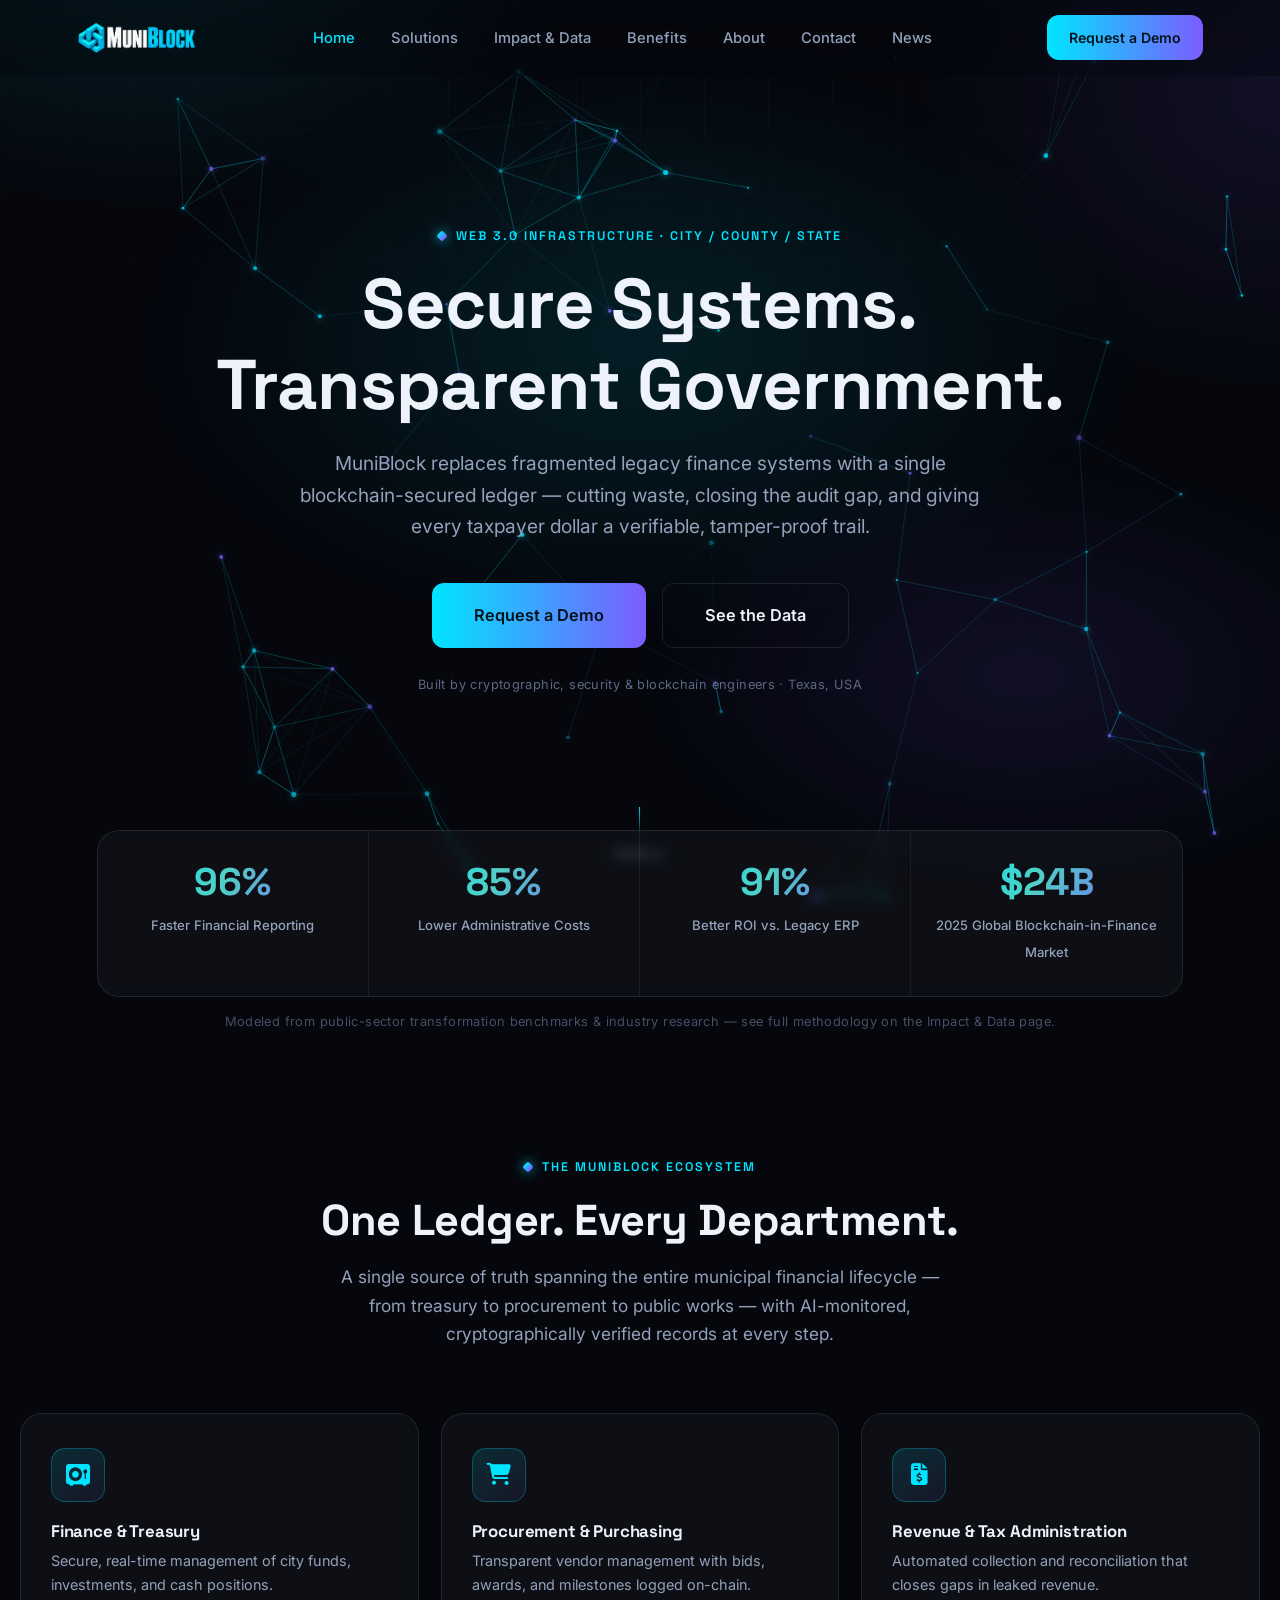
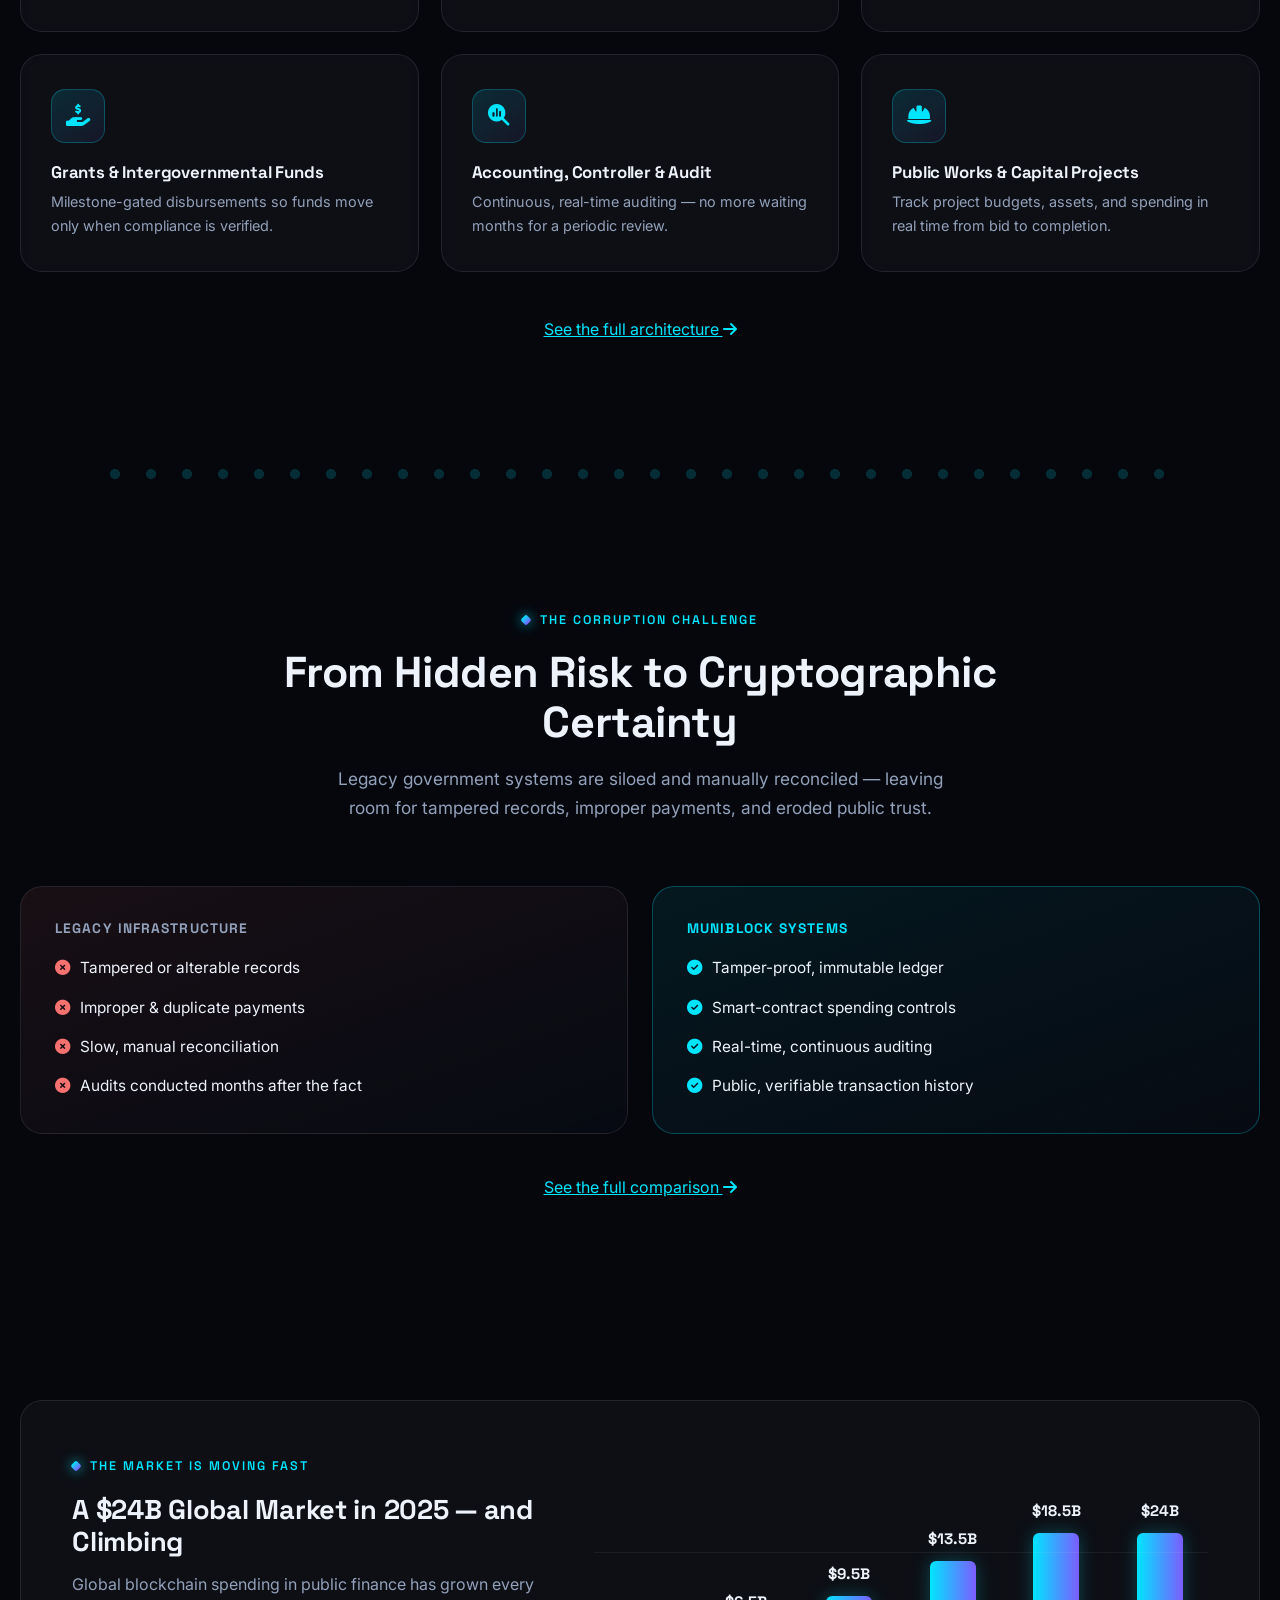
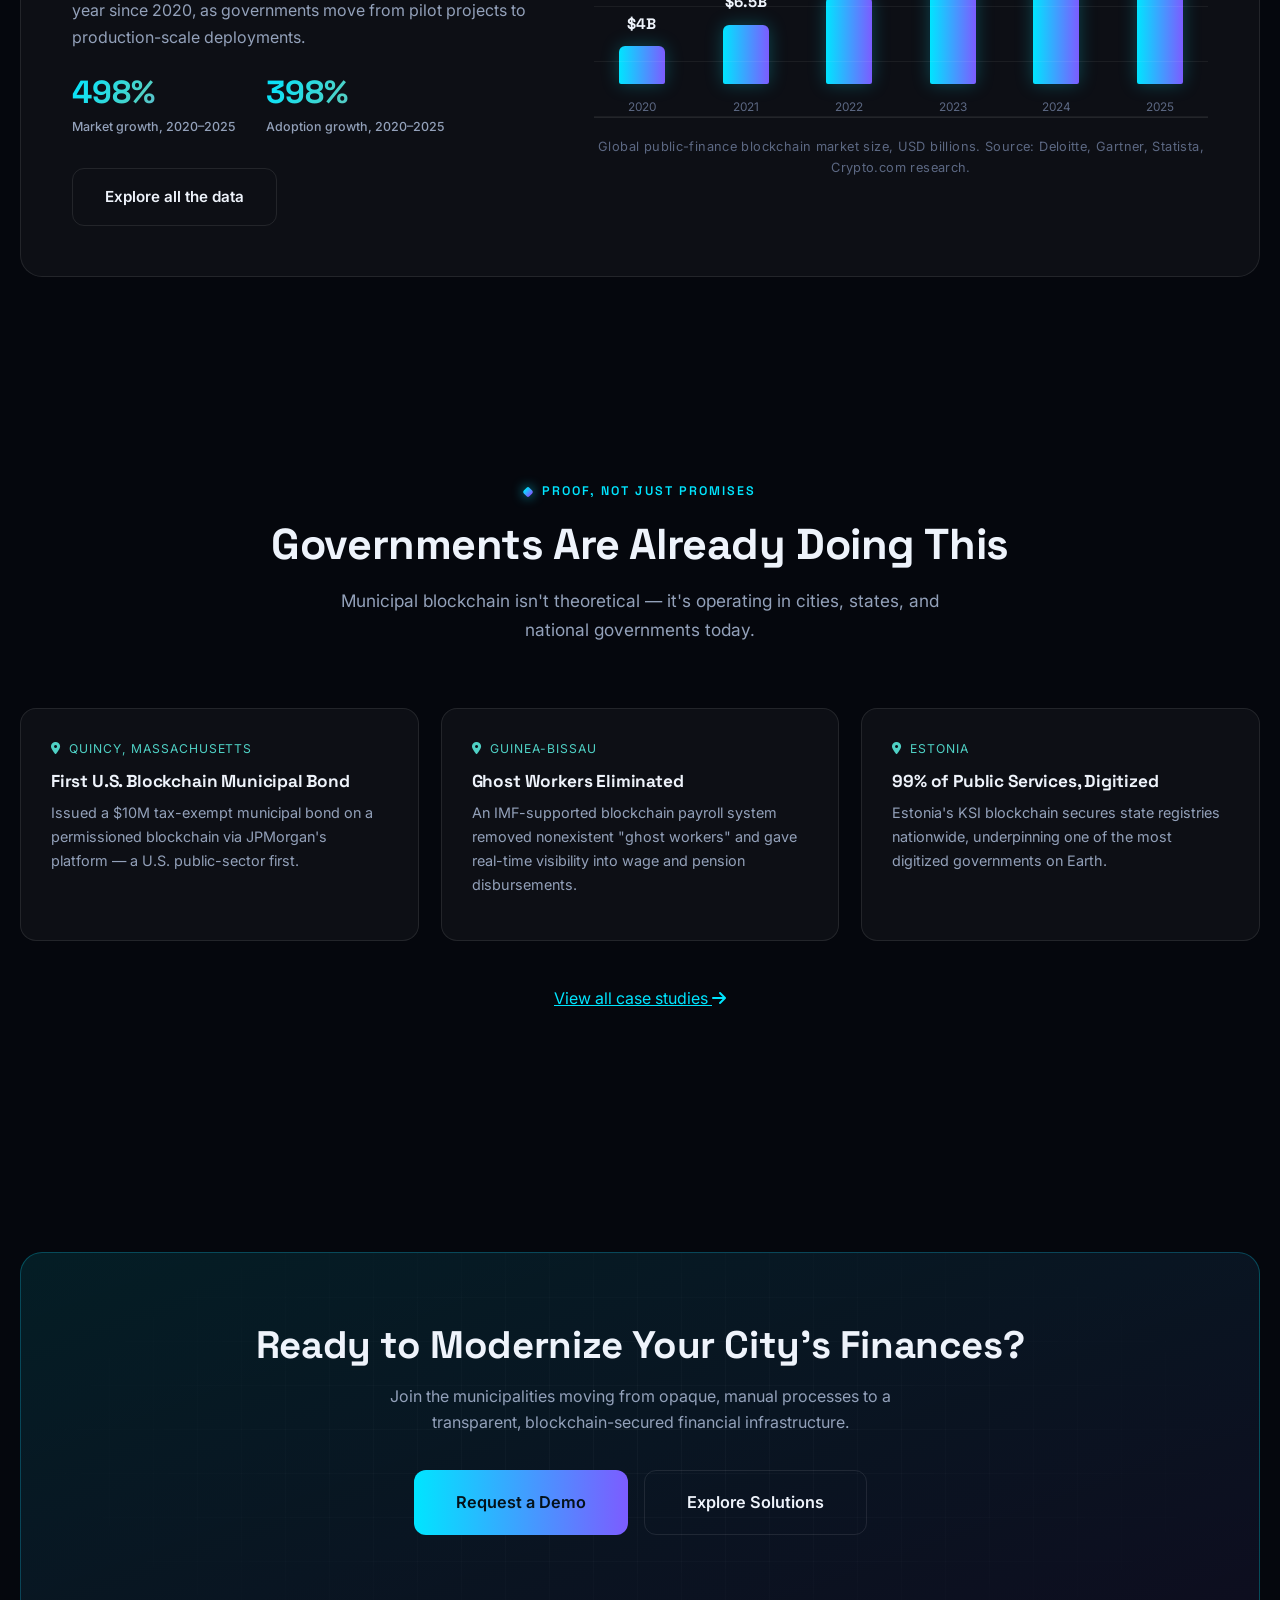
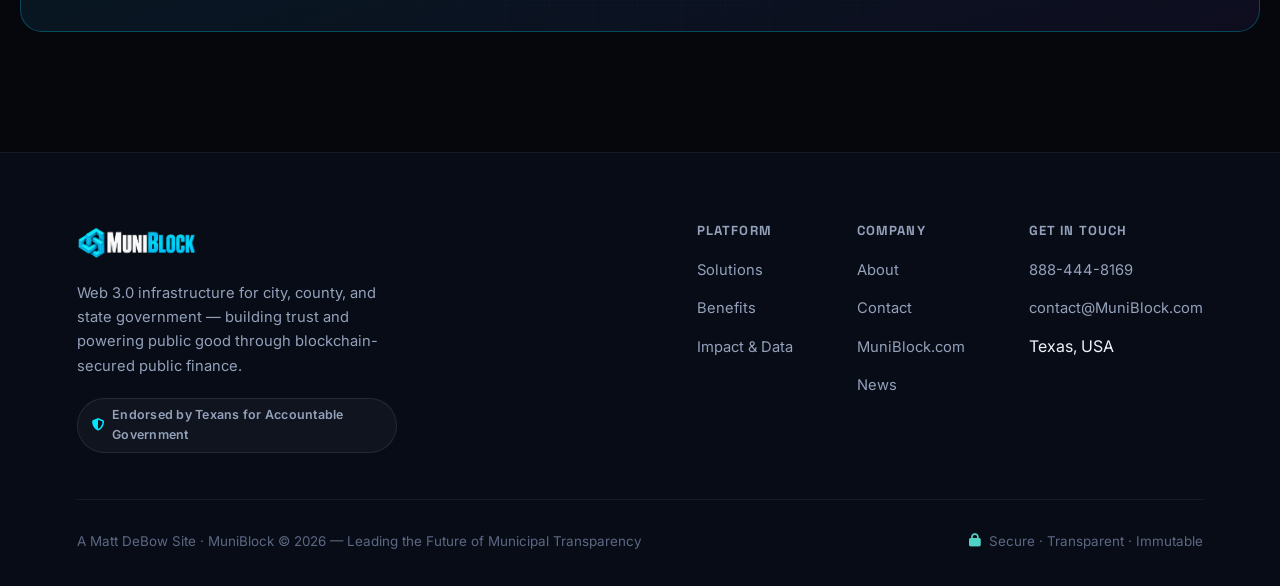
==== commit 30baaa6c: "Meta Image is now png" ====
--- a/index.html
+++ b/index.html
@@ -9,6 +9,10 @@
     <!-- SVG Favicon for modern web browsers -->
     <link rel="icon" href="https://muniblock.com/images/favicon.svg" type="image/svg+xml">
 
+
+
+    
+
     <!-- Meta Tags Generated with https://metatags.io -->
 
     <!-- Primary Meta Tags -->
@@ -21,16 +25,19 @@
     <meta property="og:url" content="http://muniblock.com/" />
     <meta property="og:title" content="MuniBlock | Web 3.0 Infrastructure for Municipal Finance" />
     <meta property="og:description" content="MuniBlock brings blockchain-powered public finance to cities, counties, and states — cutting waste, restoring public trust, and giving every taxpayer dollar a verifiable audit trail." />
-    <meta property="og:image" content="https://muniblock.com/images/favicon.svg" />
+    <meta property="og:image" content="https://muniblock.com/images/full_logo.png" />
 
     <!-- X (Twitter) -->
     <meta property="twitter:card" content="summary_large_image" />
     <meta property="twitter:url" content="http://muniblock.com/" />
     <meta property="twitter:title" content="MuniBlock | Web 3.0 Infrastructure for Municipal Finance" />
     <meta property="twitter:description" content="MuniBlock brings blockchain-powered public finance to cities, counties, and states — cutting waste, restoring public trust, and giving every taxpayer dollar a verifiable audit trail." />
-    <meta property="twitter:image" content="https://muniblock.com/images/favicon.svg" />
+    <meta property="twitter:image" content="https://muniblock.com/images/full_logo.png" />
 
     <!-- Meta Tags Generated with https://metatags.io -->
+
+
+
 
 
     <!-- Favicon & iOS App Icon -->
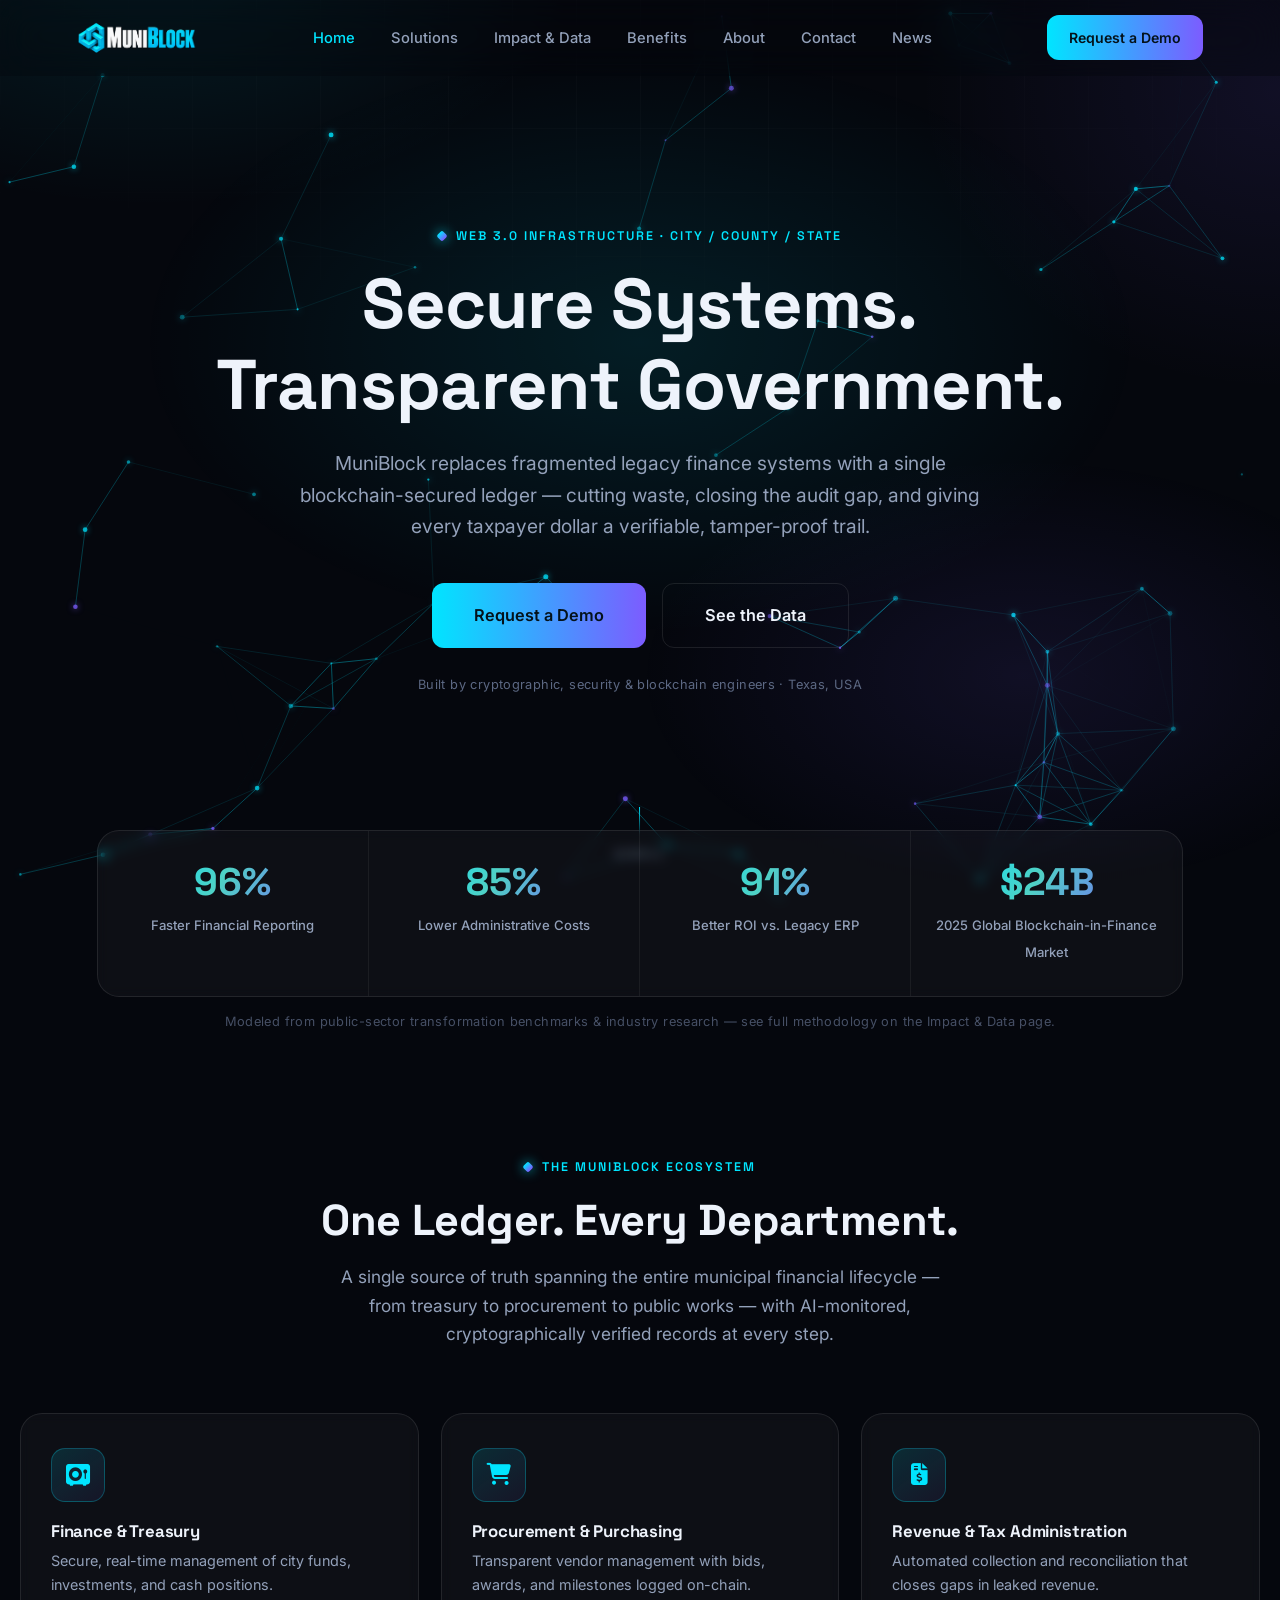
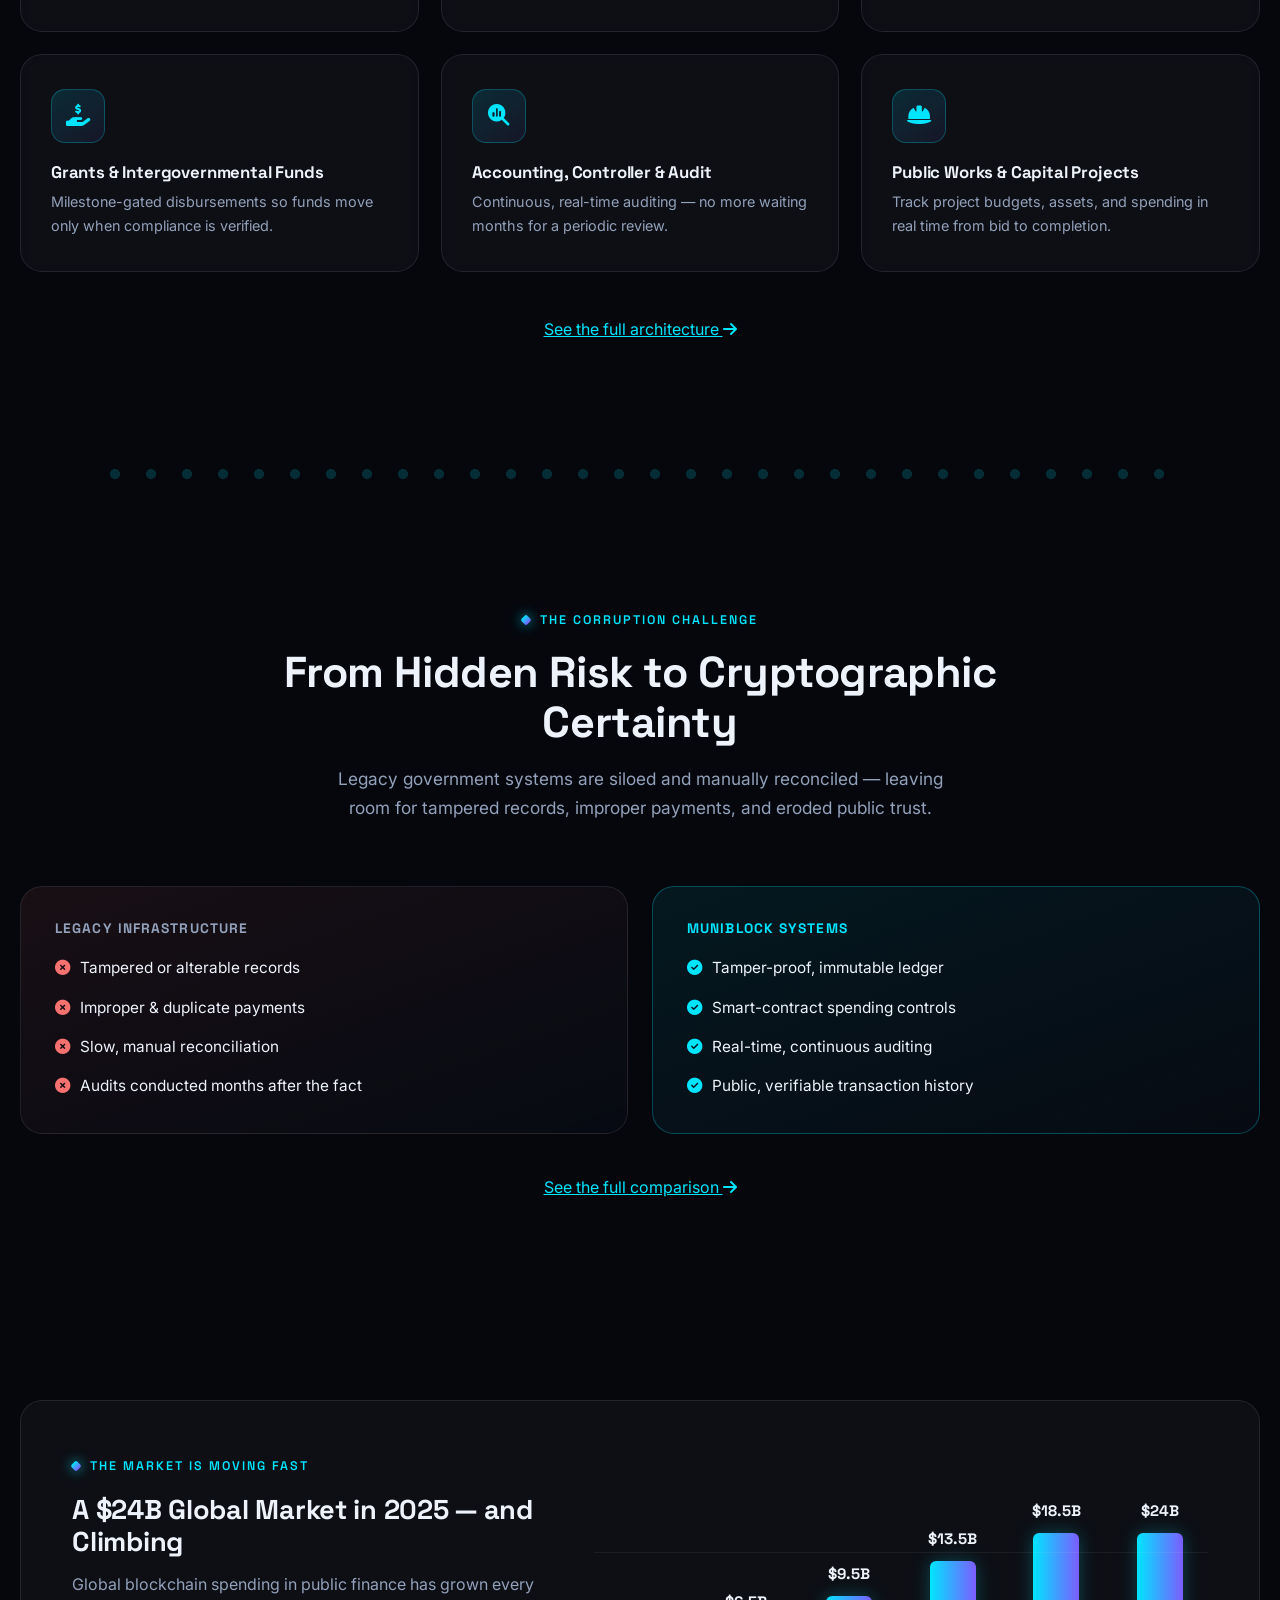
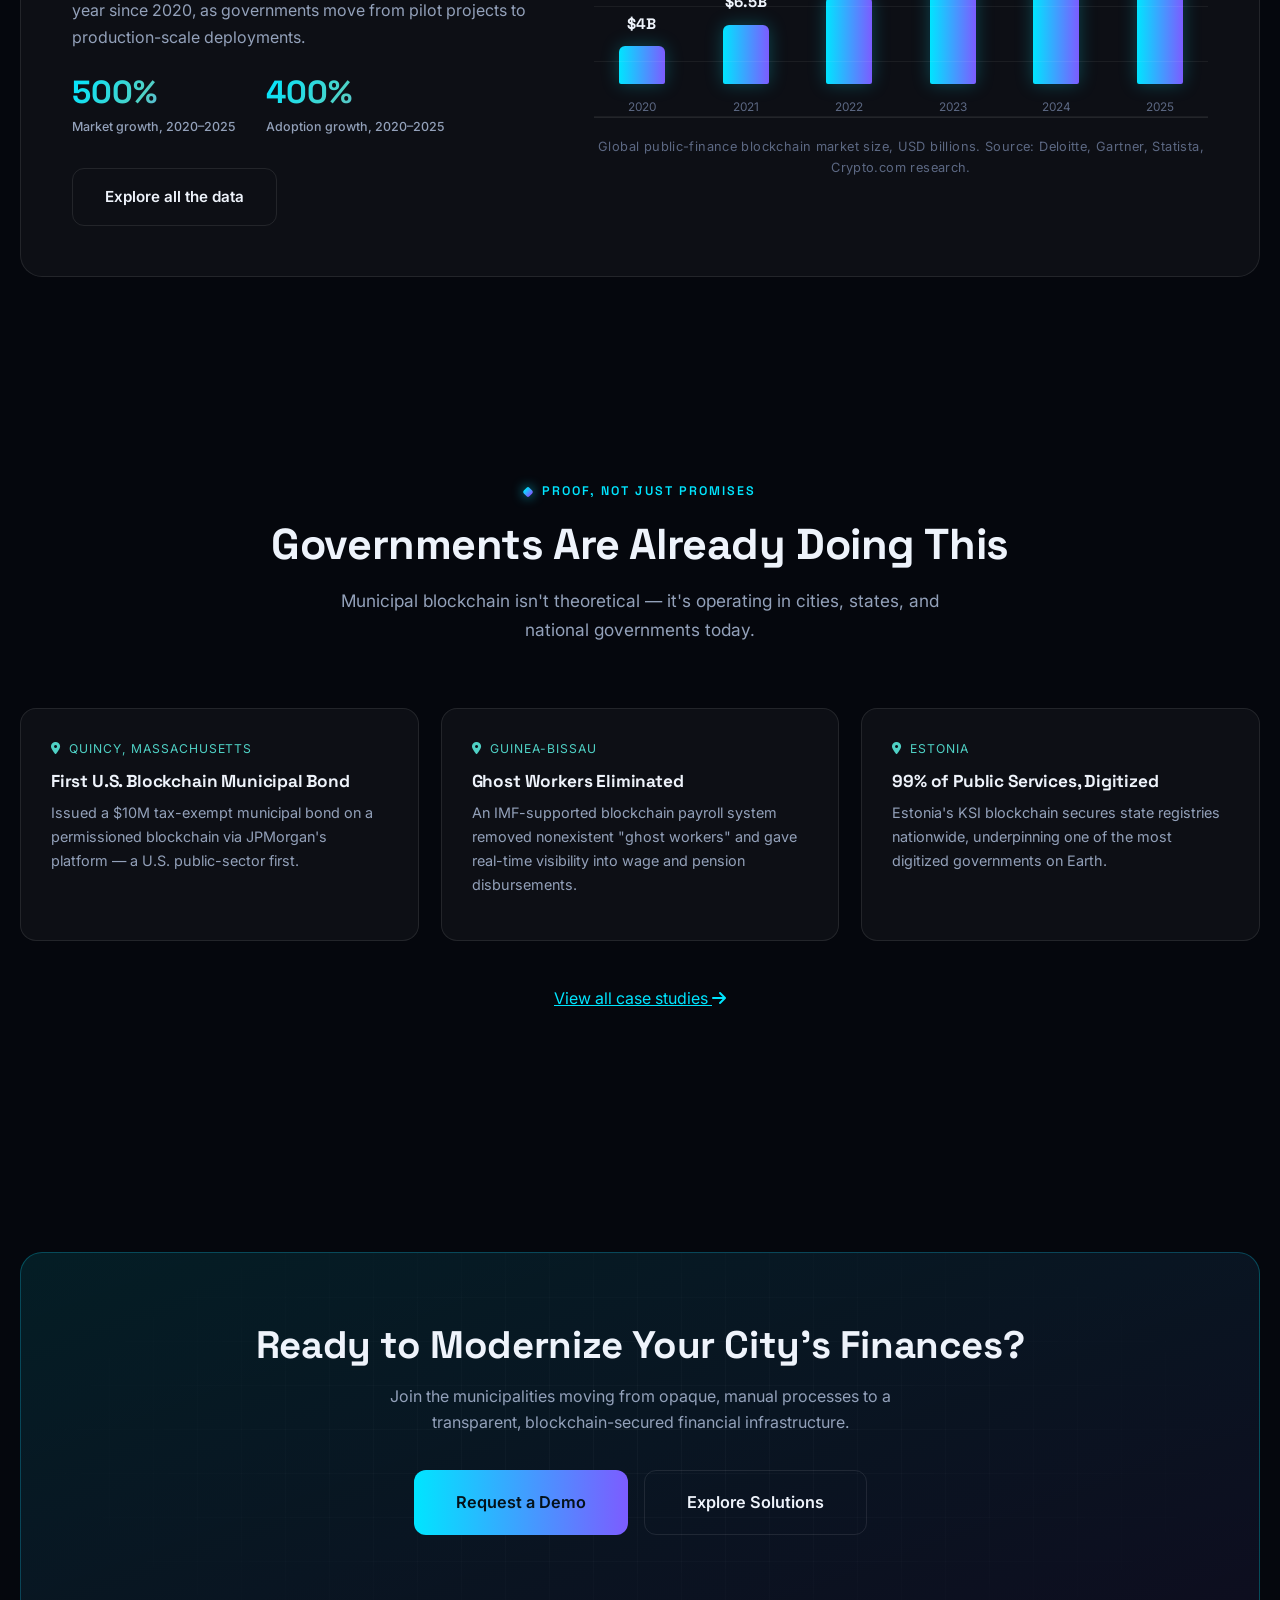
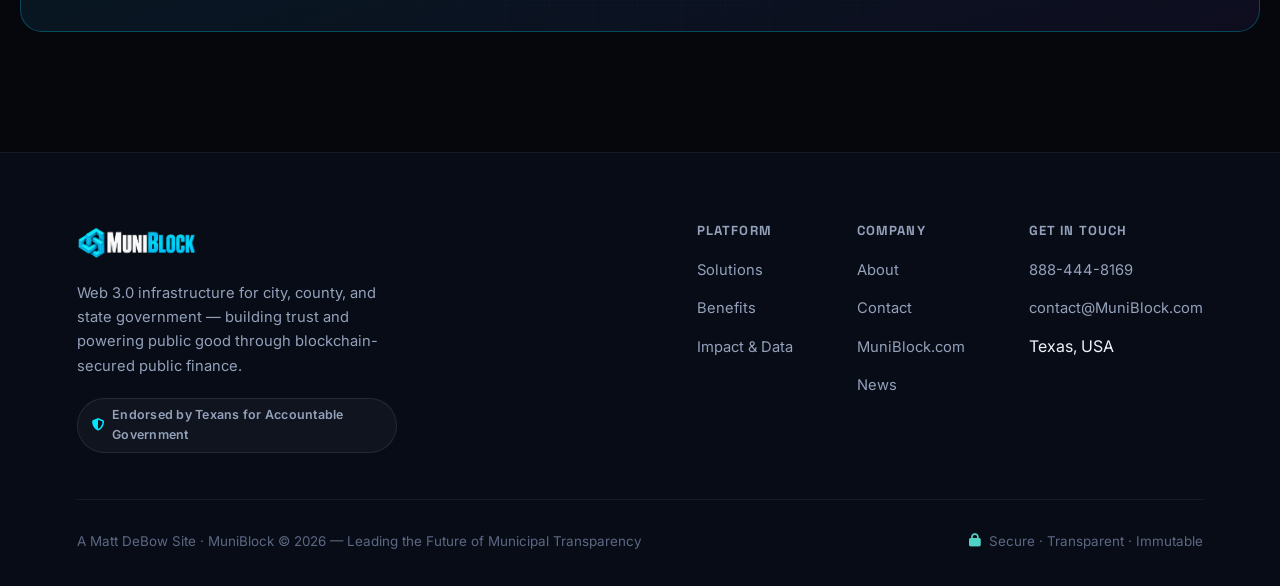
==== commit 543a4c3b: "!full_logo" ====
--- a/index.html
+++ b/index.html
@@ -9,12 +9,6 @@
     <!-- SVG Favicon for modern web browsers -->
     <link rel="icon" href="https://muniblock.com/images/favicon.svg" type="image/svg+xml">
 
-
-
-    
-
-    <!-- Meta Tags Generated with https://metatags.io -->
-
     <!-- Primary Meta Tags -->
     <title>MuniBlock | Web 3.0 Infrastructure for Municipal Finance</title>
     <meta name="title" content="MuniBlock | Web 3.0 Infrastructure for Municipal Finance" />
@@ -25,20 +19,14 @@
     <meta property="og:url" content="http://muniblock.com/" />
     <meta property="og:title" content="MuniBlock | Web 3.0 Infrastructure for Municipal Finance" />
     <meta property="og:description" content="MuniBlock brings blockchain-powered public finance to cities, counties, and states — cutting waste, restoring public trust, and giving every taxpayer dollar a verifiable audit trail." />
-    <meta property="og:image" content="https://muniblock.com/images/full_logo.png" />
+    <meta property="og:image" content="https://muniblock.com/images/favicon.png" />
 
     <!-- X (Twitter) -->
     <meta property="twitter:card" content="summary_large_image" />
     <meta property="twitter:url" content="http://muniblock.com/" />
     <meta property="twitter:title" content="MuniBlock | Web 3.0 Infrastructure for Municipal Finance" />
     <meta property="twitter:description" content="MuniBlock brings blockchain-powered public finance to cities, counties, and states — cutting waste, restoring public trust, and giving every taxpayer dollar a verifiable audit trail." />
-    <meta property="twitter:image" content="https://muniblock.com/images/full_logo.png" />
-
-    <!-- Meta Tags Generated with https://metatags.io -->
-
-
-
-
+    <meta property="twitter:image" content="https://muniblock.com/images/favicon.png" />
 
     <!-- Favicon & iOS App Icon -->
     <link rel="icon" href="images/favicon.svg" type="image/svg+xml">
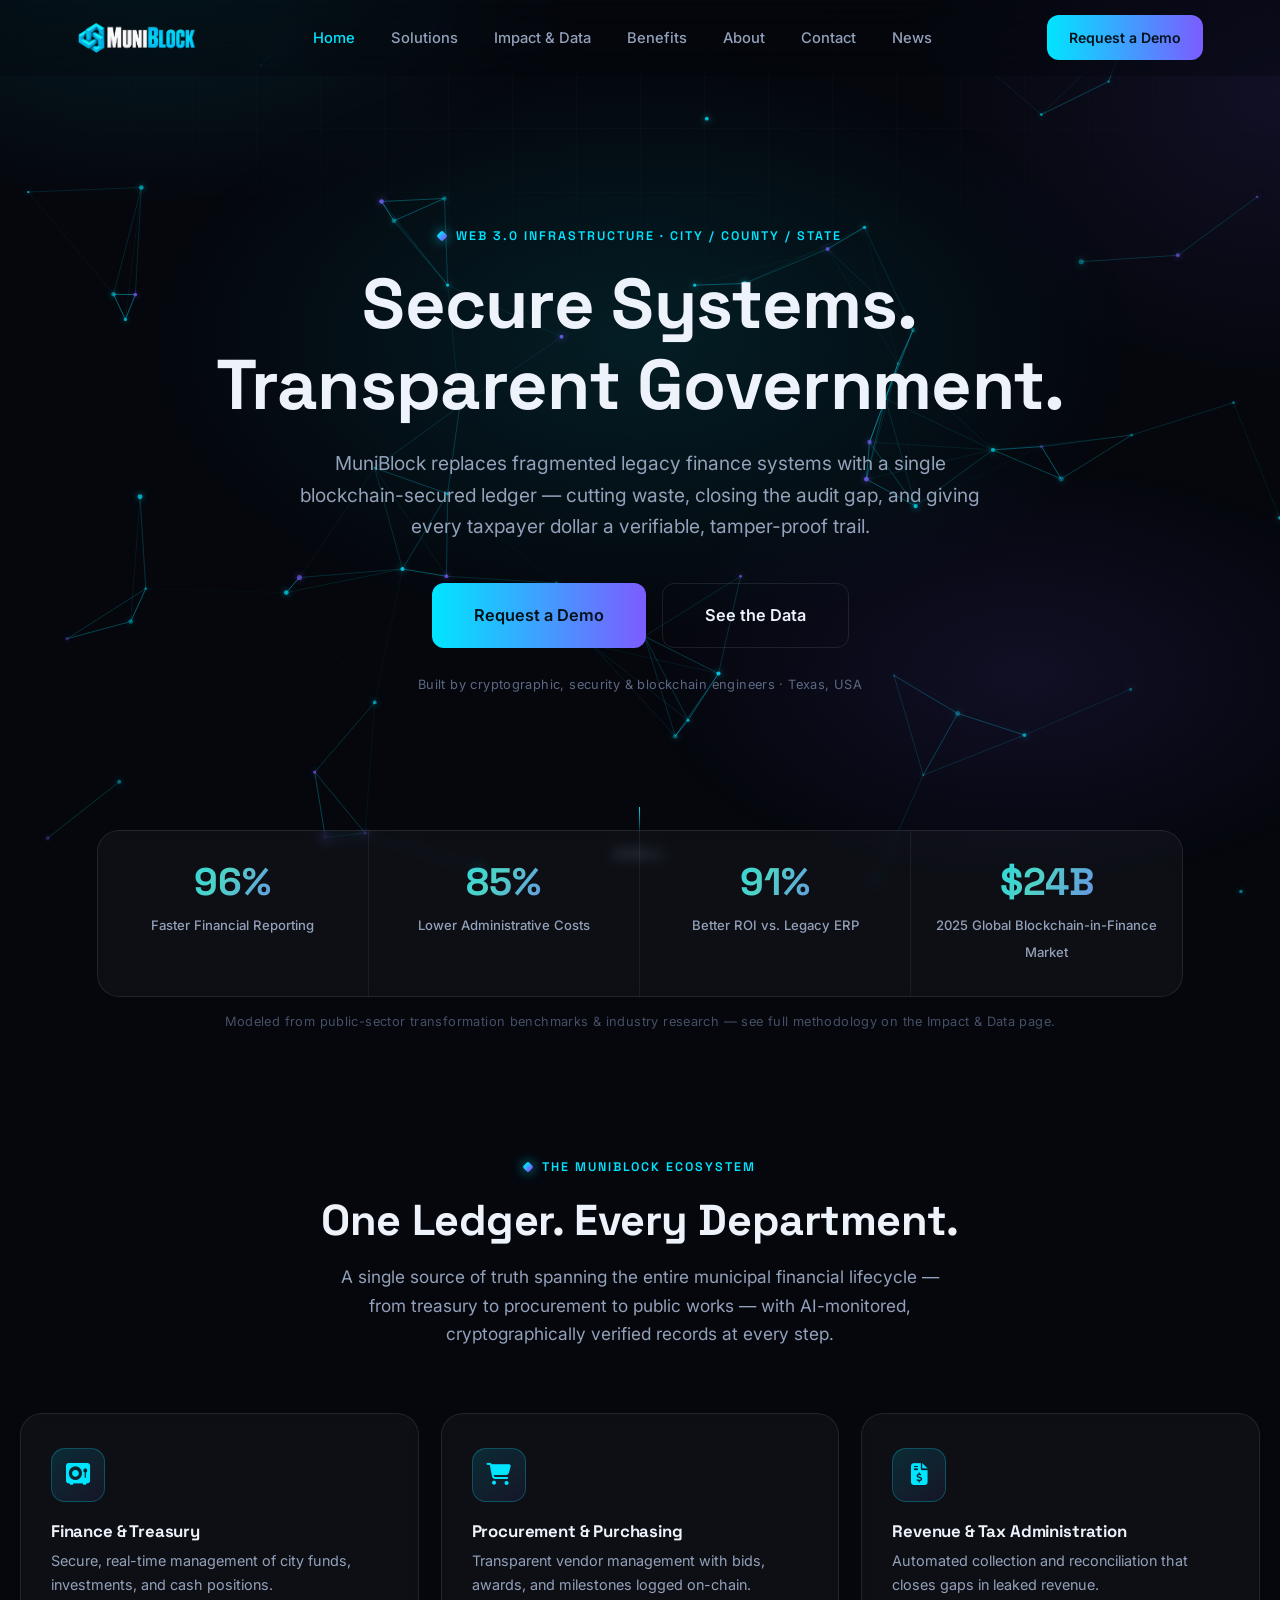
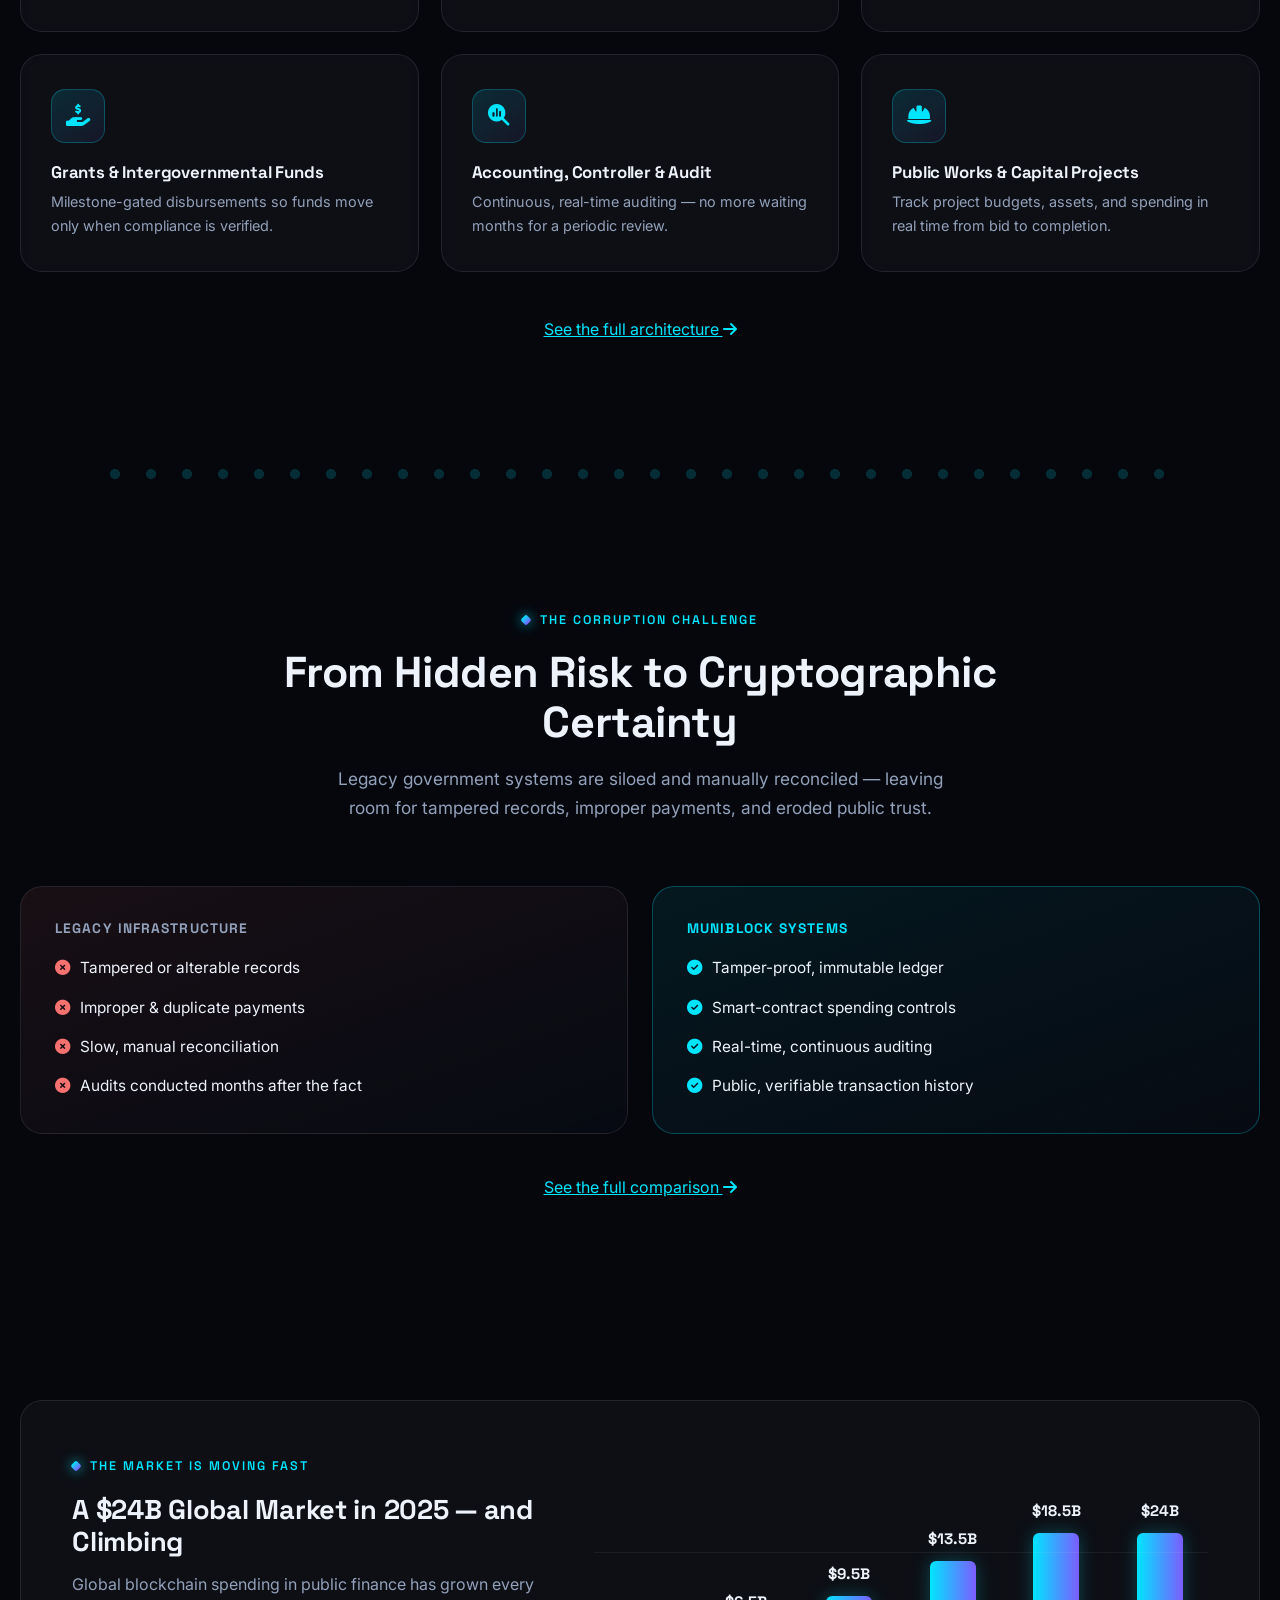
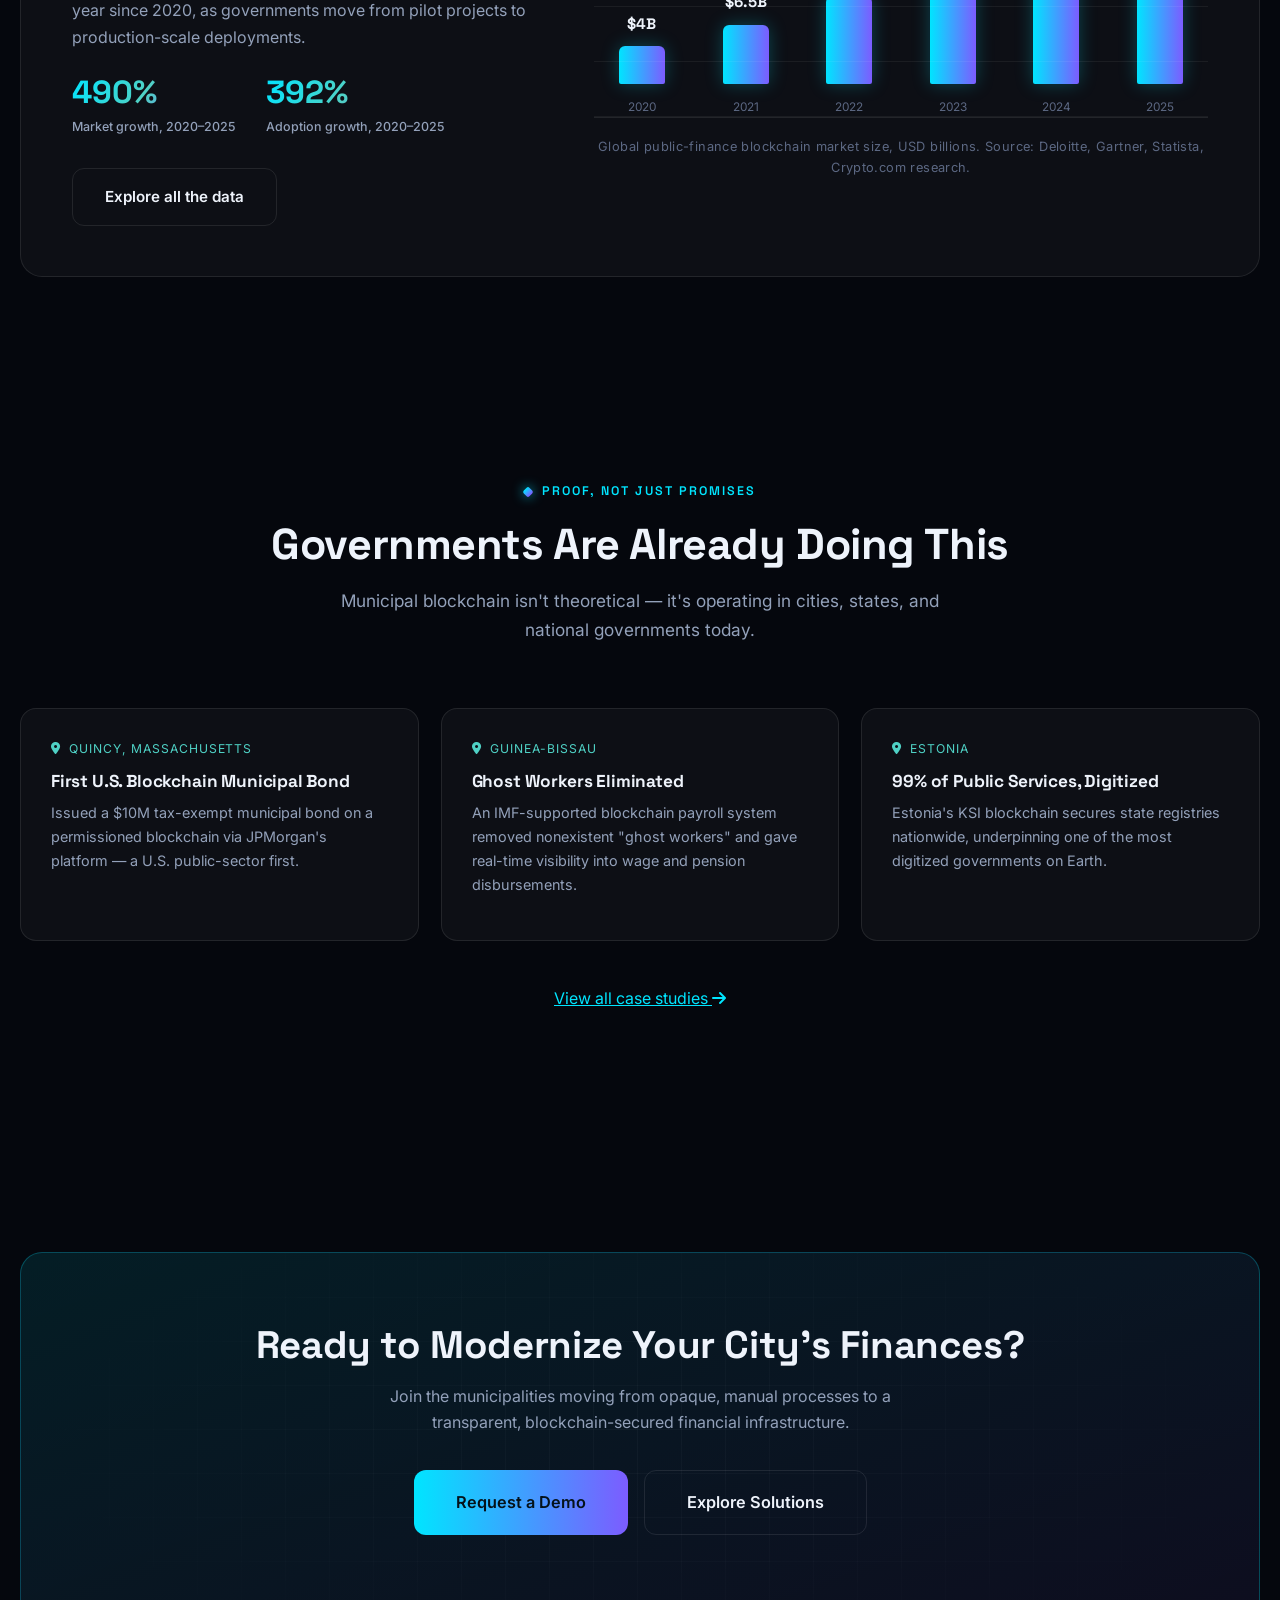
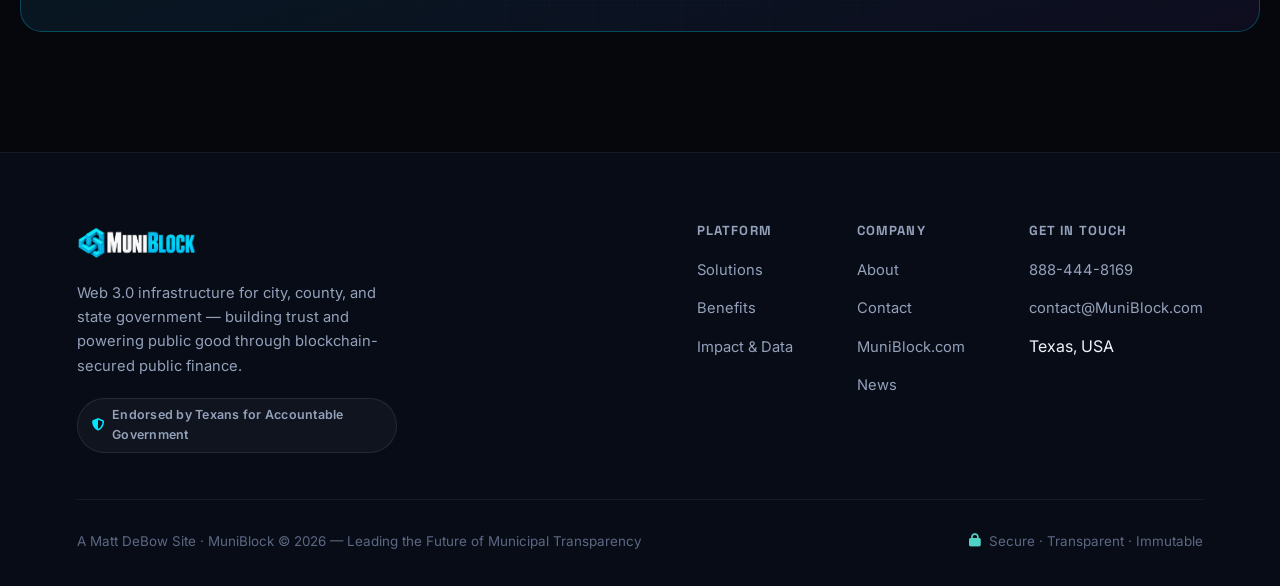
==== commit 52437777: "og image" ====
--- a/index.html
+++ b/index.html
@@ -3,40 +3,38 @@
 <head>
     <meta charset="UTF-8">
     <meta name="viewport" content="width=device-width, initial-scale=1.0">
+
     <title>MuniBlock | Web 3.0 Infrastructure for Municipal Finance</title>
+
     <meta name="description" content="MuniBlock brings blockchain-powered public finance to cities, counties, and states — cutting waste, restoring public trust, and giving every taxpayer dollar a verifiable audit trail.">
-    
-    <!-- SVG Favicon for modern web browsers -->
+
+    <!-- Favicon -->
     <link rel="icon" href="https://muniblock.com/images/favicon.svg" type="image/svg+xml">
-
-    <!-- Primary Meta Tags -->
-    <title>MuniBlock | Web 3.0 Infrastructure for Municipal Finance</title>
-    <meta name="title" content="MuniBlock | Web 3.0 Infrastructure for Municipal Finance" />
-    <meta name="description" content="MuniBlock brings blockchain-powered public finance to cities, counties, and states — cutting waste, restoring public trust, and giving every taxpayer dollar a verifiable audit trail." />
-
-    <!-- Open Graph / Facebook -->
-    <meta property="og:type" content="website" />
-    <meta property="og:url" content="http://muniblock.com/" />
-    <meta property="og:title" content="MuniBlock | Web 3.0 Infrastructure for Municipal Finance" />
-    <meta property="og:description" content="MuniBlock brings blockchain-powered public finance to cities, counties, and states — cutting waste, restoring public trust, and giving every taxpayer dollar a verifiable audit trail." />
-    <meta property="og:image" content="https://muniblock.com/images/favicon.png" />
-
-    <!-- X (Twitter) -->
-    <meta property="twitter:card" content="summary_large_image" />
-    <meta property="twitter:url" content="http://muniblock.com/" />
-    <meta property="twitter:title" content="MuniBlock | Web 3.0 Infrastructure for Municipal Finance" />
-    <meta property="twitter:description" content="MuniBlock brings blockchain-powered public finance to cities, counties, and states — cutting waste, restoring public trust, and giving every taxpayer dollar a verifiable audit trail." />
-    <meta property="twitter:image" content="https://muniblock.com/images/favicon.png" />
-
-    <!-- Favicon & iOS App Icon -->
-    <link rel="icon" href="images/favicon.svg" type="image/svg+xml">
-    <link rel="apple-touch-icon" href="images/apple-touch-icon.png">
+    <link rel="apple-touch-icon" href="https://muniblock.com/images/apple-touch-icon.png">
+
+    <!-- Open Graph -->
+    <meta property="og:type" content="website">
+    <meta property="og:url" content="https://muniblock.com/">
+    <meta property="og:title" content="MuniBlock | Web 3.0 Infrastructure for Municipal Finance">
+    <meta property="og:description" content="MuniBlock brings blockchain-powered public finance to cities, counties, and states — cutting waste, restoring public trust, and giving every taxpayer dollar a verifiable audit trail.">
+    <meta property="og:image" content="https://muniblock.com/images/og-image.png">
+    <meta property="og:image:width" content="1200">
+    <meta property="og:image:height" content="630">
+    <meta property="og:site_name" content="MuniBlock">
+
+    <!-- X / Twitter -->
+    <meta name="twitter:card" content="summary_large_image">
+    <meta name="twitter:url" content="https://muniblock.com/">
+    <meta name="twitter:title" content="MuniBlock | Web 3.0 Infrastructure for Municipal Finance">
+    <meta name="twitter:description" content="MuniBlock brings blockchain-powered public finance to cities, counties, and states — cutting waste, restoring public trust, and giving every taxpayer dollar a verifiable audit trail.">
+    <meta name="twitter:image" content="https://muniblock.com/images/og-image.png">
 
     <!-- Fonts & Styles -->
     <link rel="preconnect" href="https://fonts.googleapis.com">
     <link rel="preconnect" href="https://fonts.gstatic.com" crossorigin>
     <link href="https://fonts.googleapis.com/css2?family=Space+Grotesk:wght@500;600;700&family=Inter:wght@400;500;600;700&display=swap" rel="stylesheet">
     <link href="https://cdnjs.cloudflare.com/ajax/libs/font-awesome/6.5.1/css/all.min.css" rel="stylesheet">
+
     <link rel="stylesheet" href="css/global.css">
     <link rel="stylesheet" href="css/index.css">
 </head>
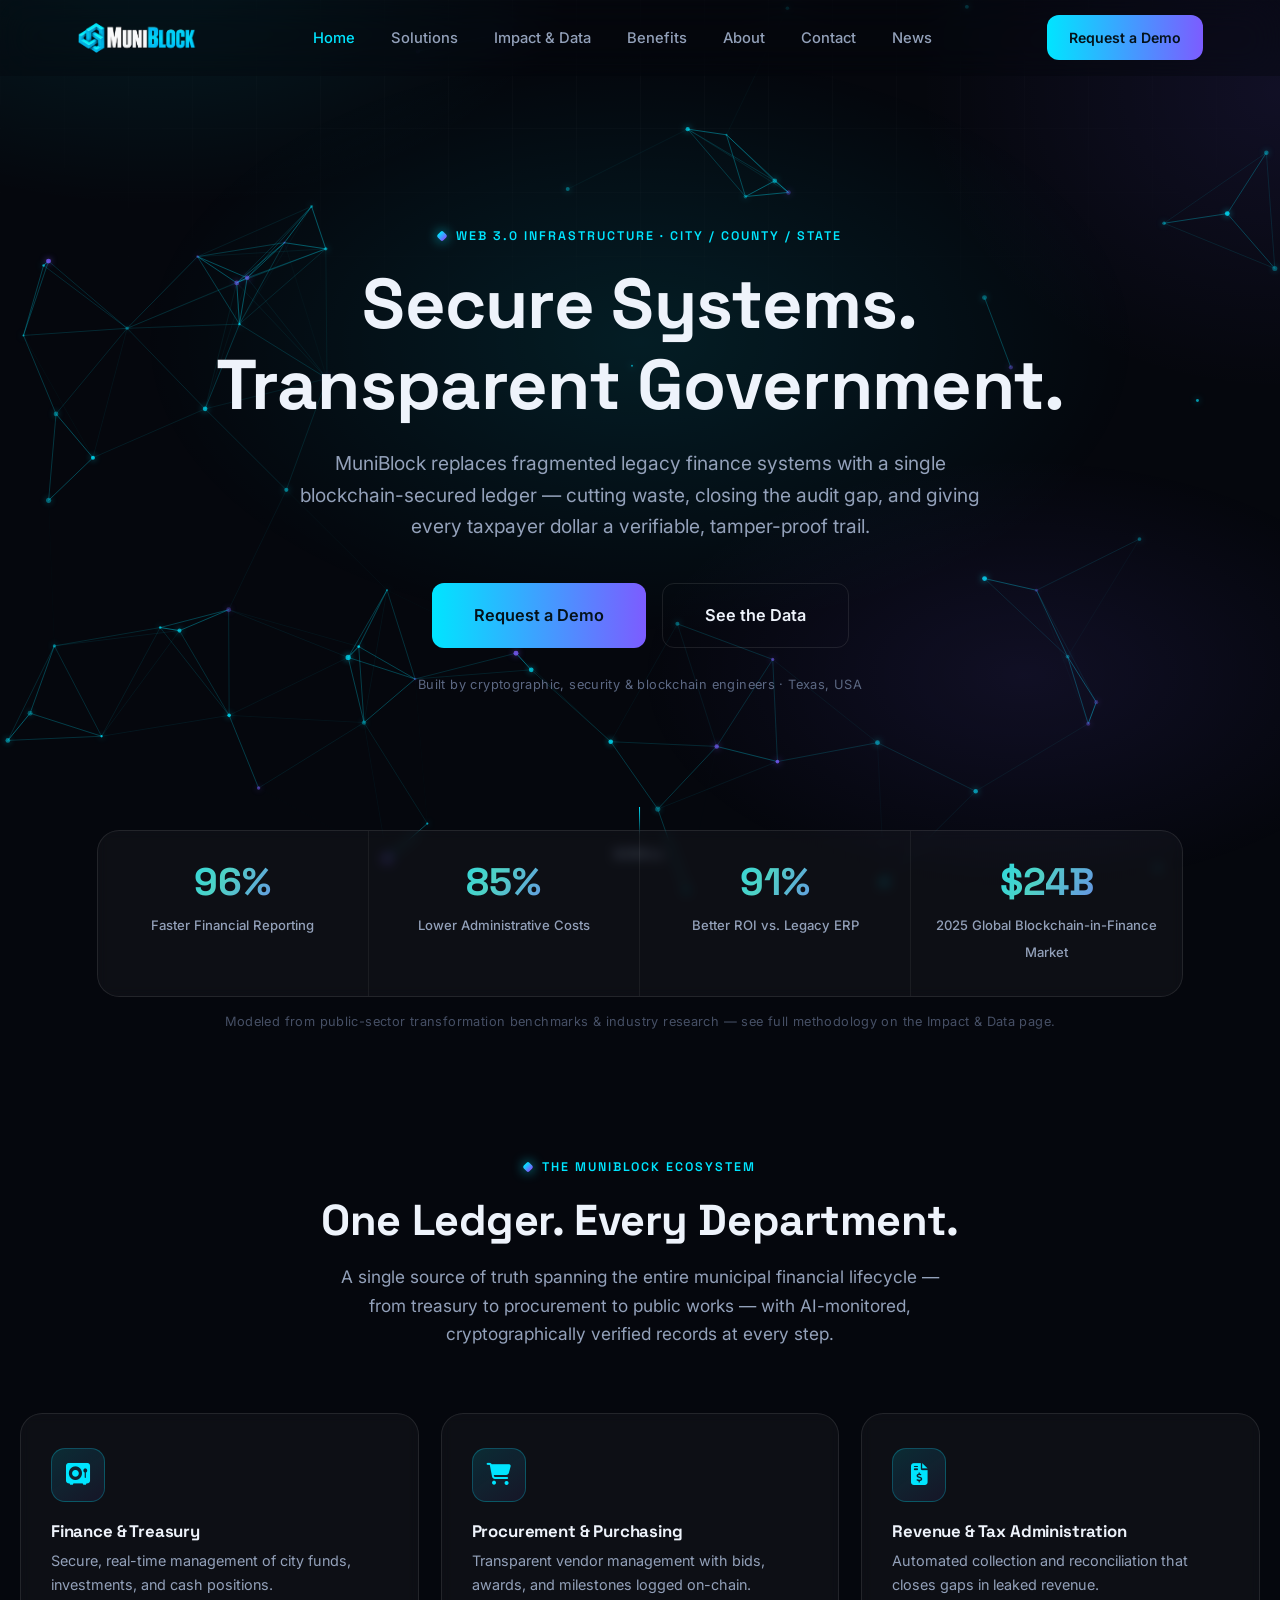
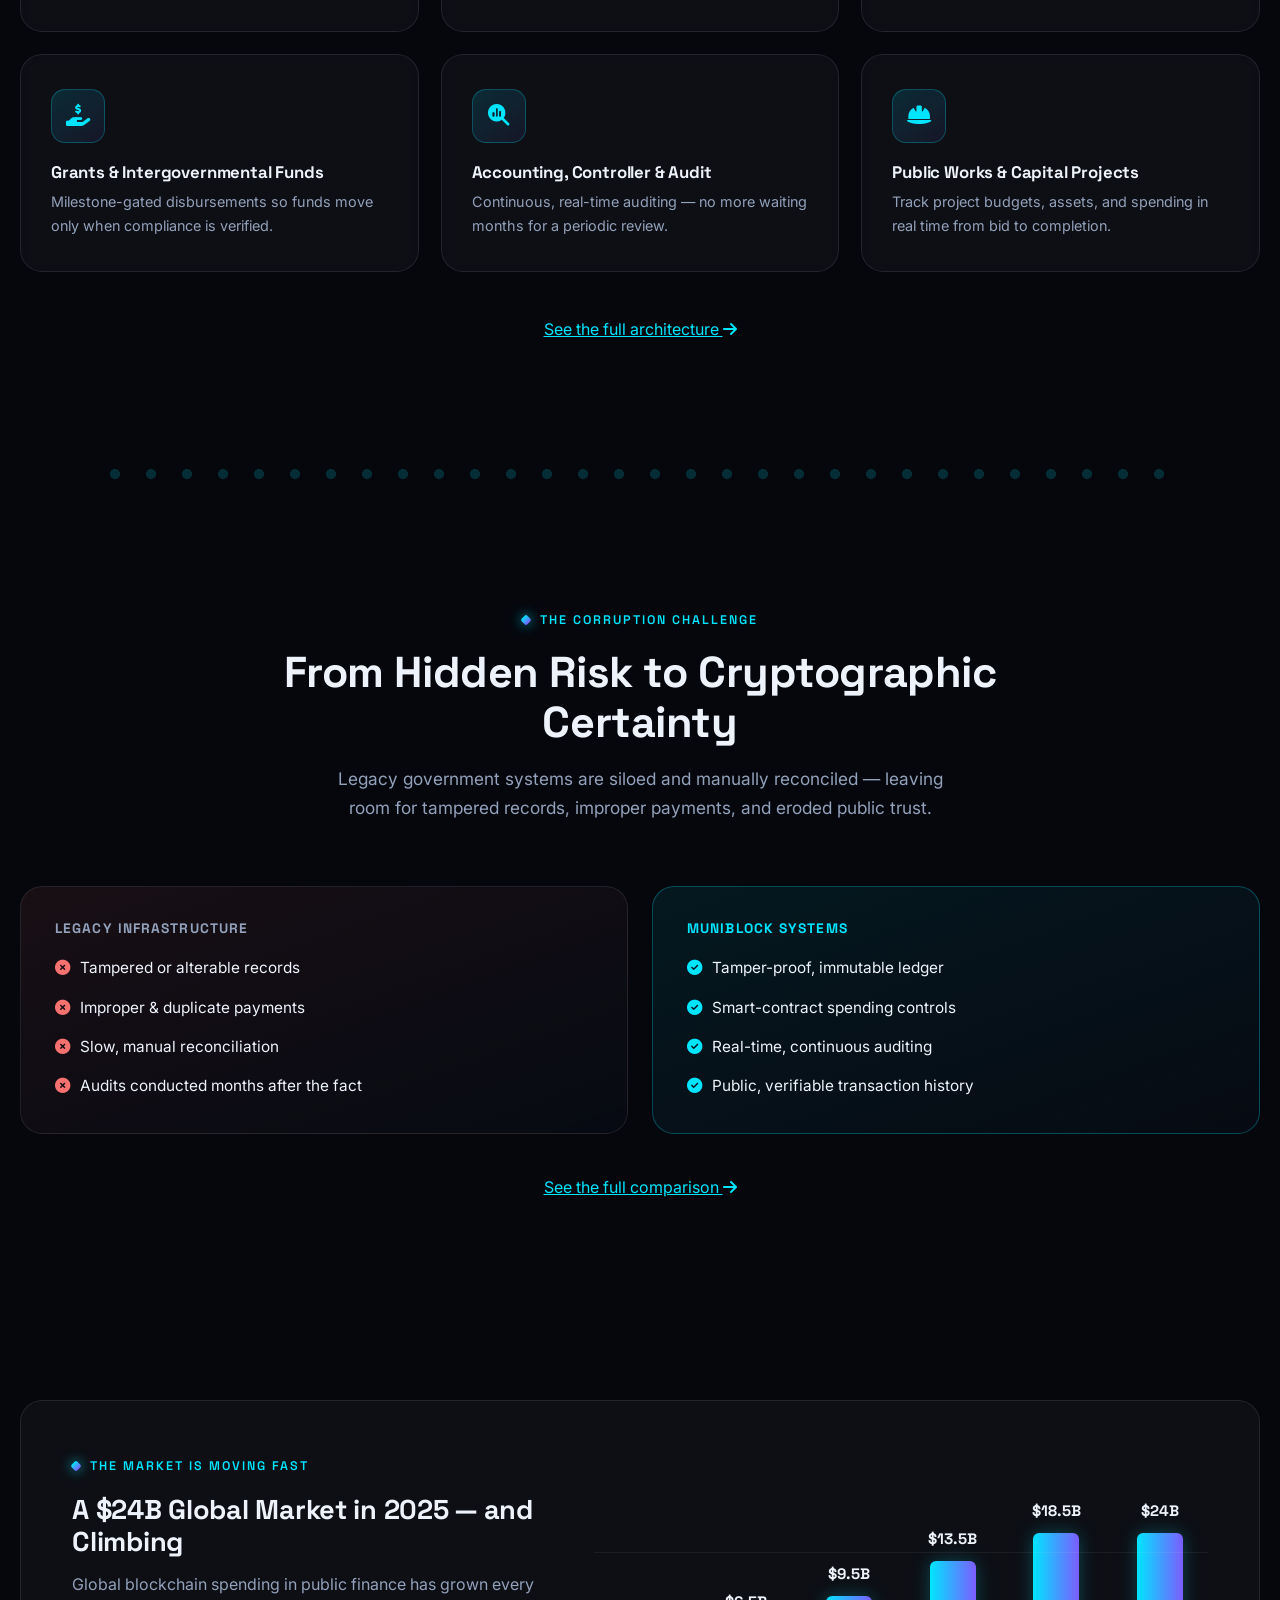
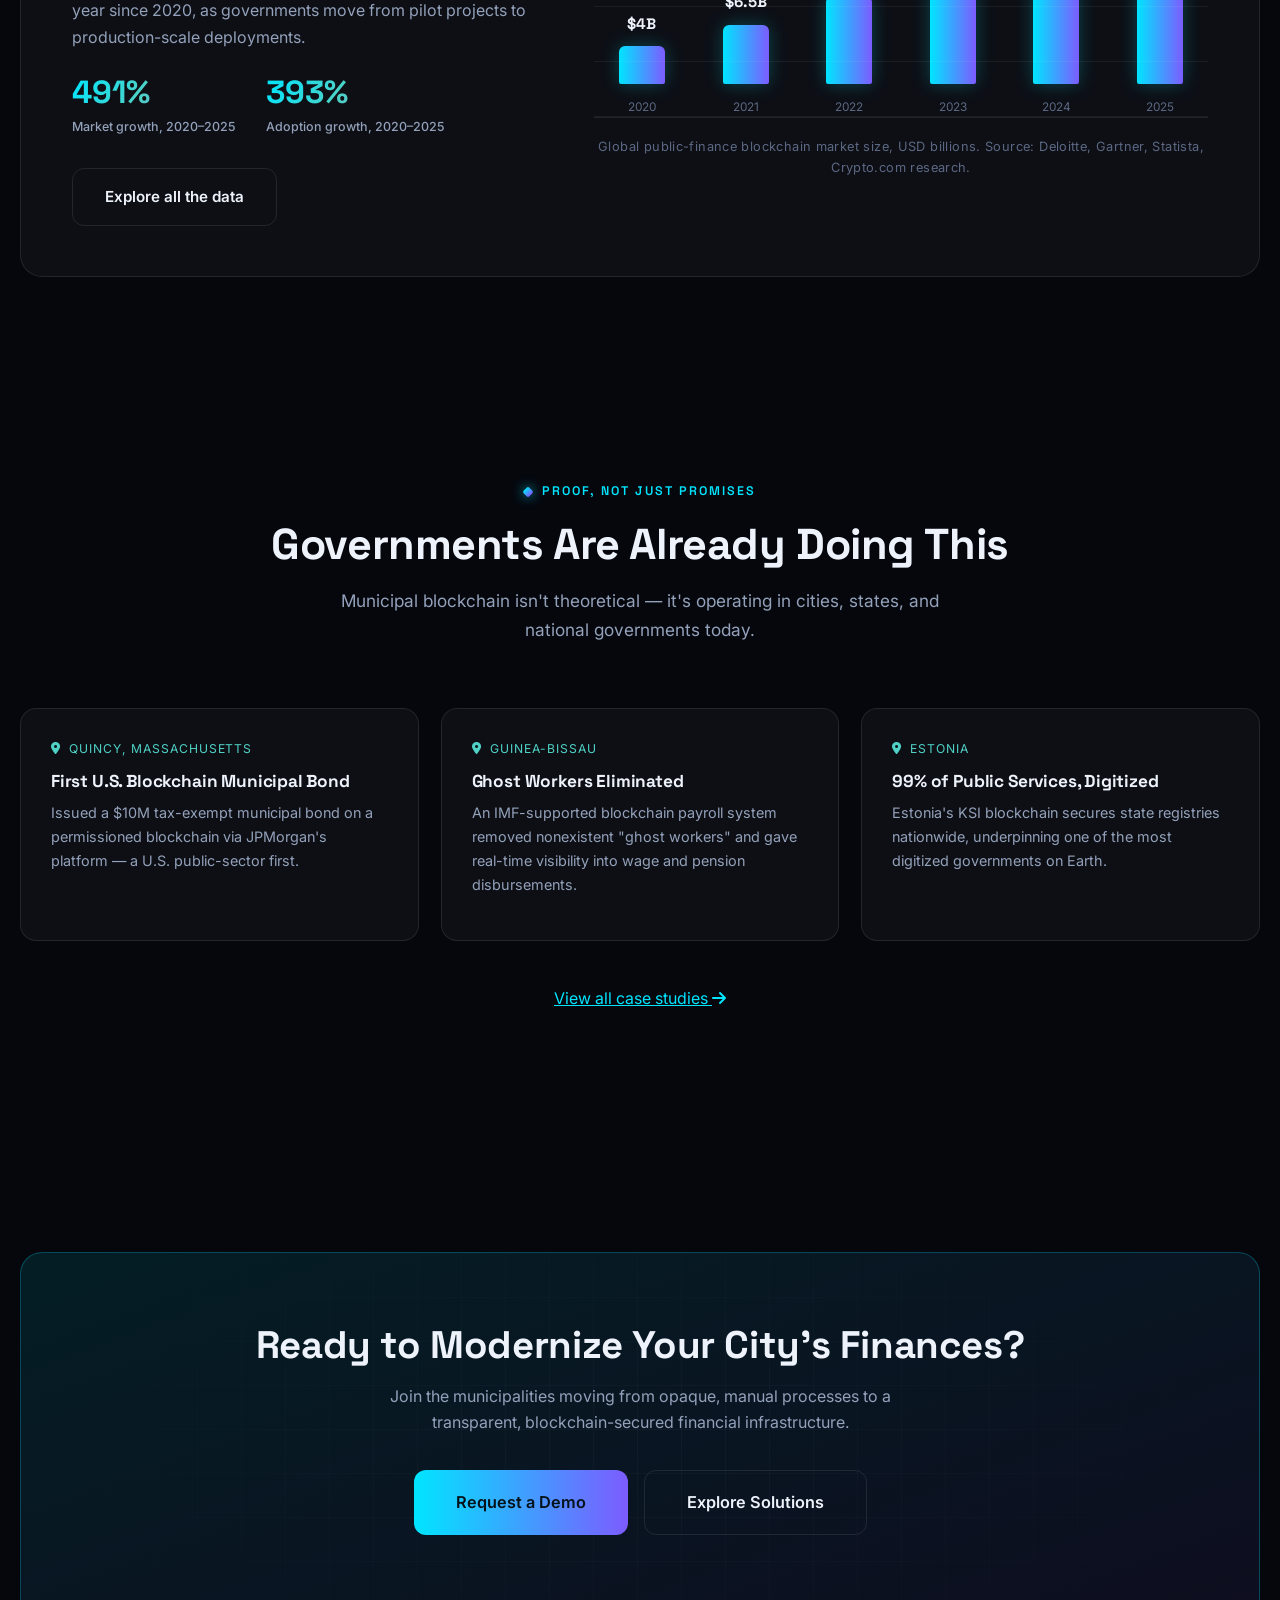
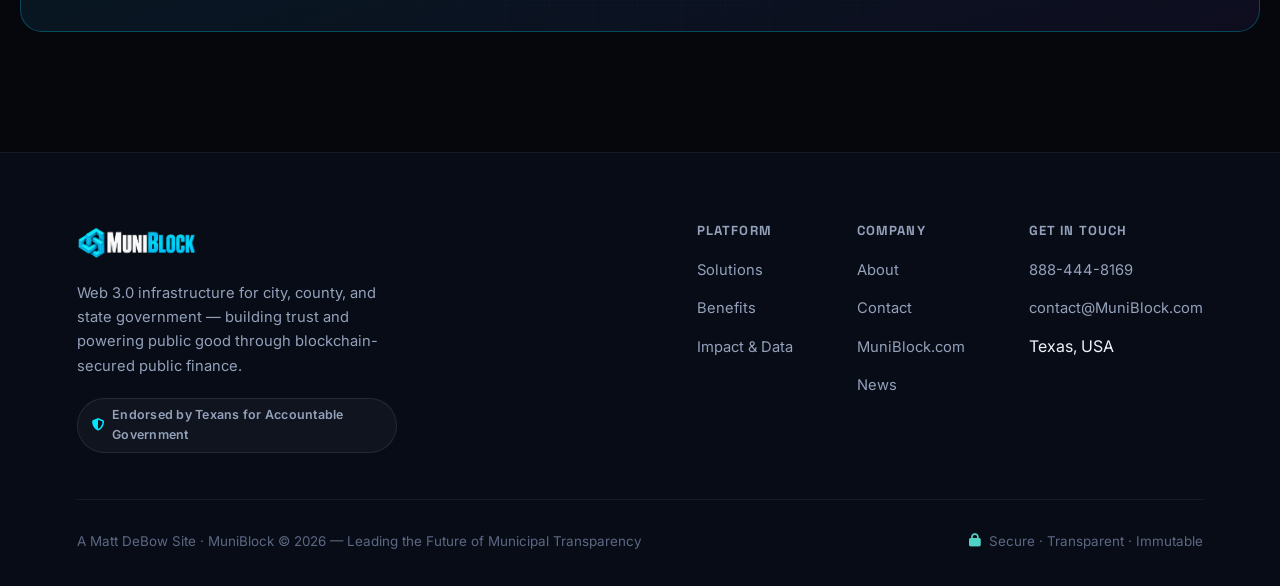
==== commit 22b81372: "test" ====
--- a/index.html
+++ b/index.html
@@ -4,7 +4,7 @@
     <meta charset="UTF-8">
     <meta name="viewport" content="width=device-width, initial-scale=1.0">
 
-    <title>MuniBlock | Web 3.0 Infrastructure for Municipal Finance</title>
+    <title>MuniBlock</title>
 
     <meta name="description" content="MuniBlock brings blockchain-powered public finance to cities, counties, and states — cutting waste, restoring public trust, and giving every taxpayer dollar a verifiable audit trail.">
 
@@ -15,19 +15,19 @@
     <!-- Open Graph -->
     <meta property="og:type" content="website">
     <meta property="og:url" content="https://muniblock.com/">
-    <meta property="og:title" content="MuniBlock | Web 3.0 Infrastructure for Municipal Finance">
-    <meta property="og:description" content="MuniBlock brings blockchain-powered public finance to cities, counties, and states — cutting waste, restoring public trust, and giving every taxpayer dollar a verifiable audit trail.">
-    <meta property="og:image" content="https://muniblock.com/images/og-image.png">
-    <meta property="og:image:width" content="1200">
-    <meta property="og:image:height" content="630">
+    <meta property="og:title" content="MuniBlock">
+    <meta property="og:description" content="MuniBlock brings blockchain-powered public finance to cities, counties, and states.">
+    <meta property="og:image" content="https://muniblock.com/images/logo-square.png">
+    <meta property="og:image:width" content="500">
+    <meta property="og:image:height" content="500">
     <meta property="og:site_name" content="MuniBlock">
 
-    <!-- X / Twitter -->
-    <meta name="twitter:card" content="summary_large_image">
+    <!-- X / Twitter / Messaging Cards -->
+    <meta name="twitter:card" content="summary">
     <meta name="twitter:url" content="https://muniblock.com/">
-    <meta name="twitter:title" content="MuniBlock | Web 3.0 Infrastructure for Municipal Finance">
-    <meta name="twitter:description" content="MuniBlock brings blockchain-powered public finance to cities, counties, and states — cutting waste, restoring public trust, and giving every taxpayer dollar a verifiable audit trail.">
-    <meta name="twitter:image" content="https://muniblock.com/images/og-image.png">
+    <meta name="twitter:title" content="MuniBlock">
+    <meta name="twitter:description" content="MuniBlock brings blockchain-powered public finance to cities, counties, and states.">
+    <meta name="twitter:image" content="https://muniblock.com/images/logo-square.png">
 
     <!-- Fonts & Styles -->
     <link rel="preconnect" href="https://fonts.googleapis.com">
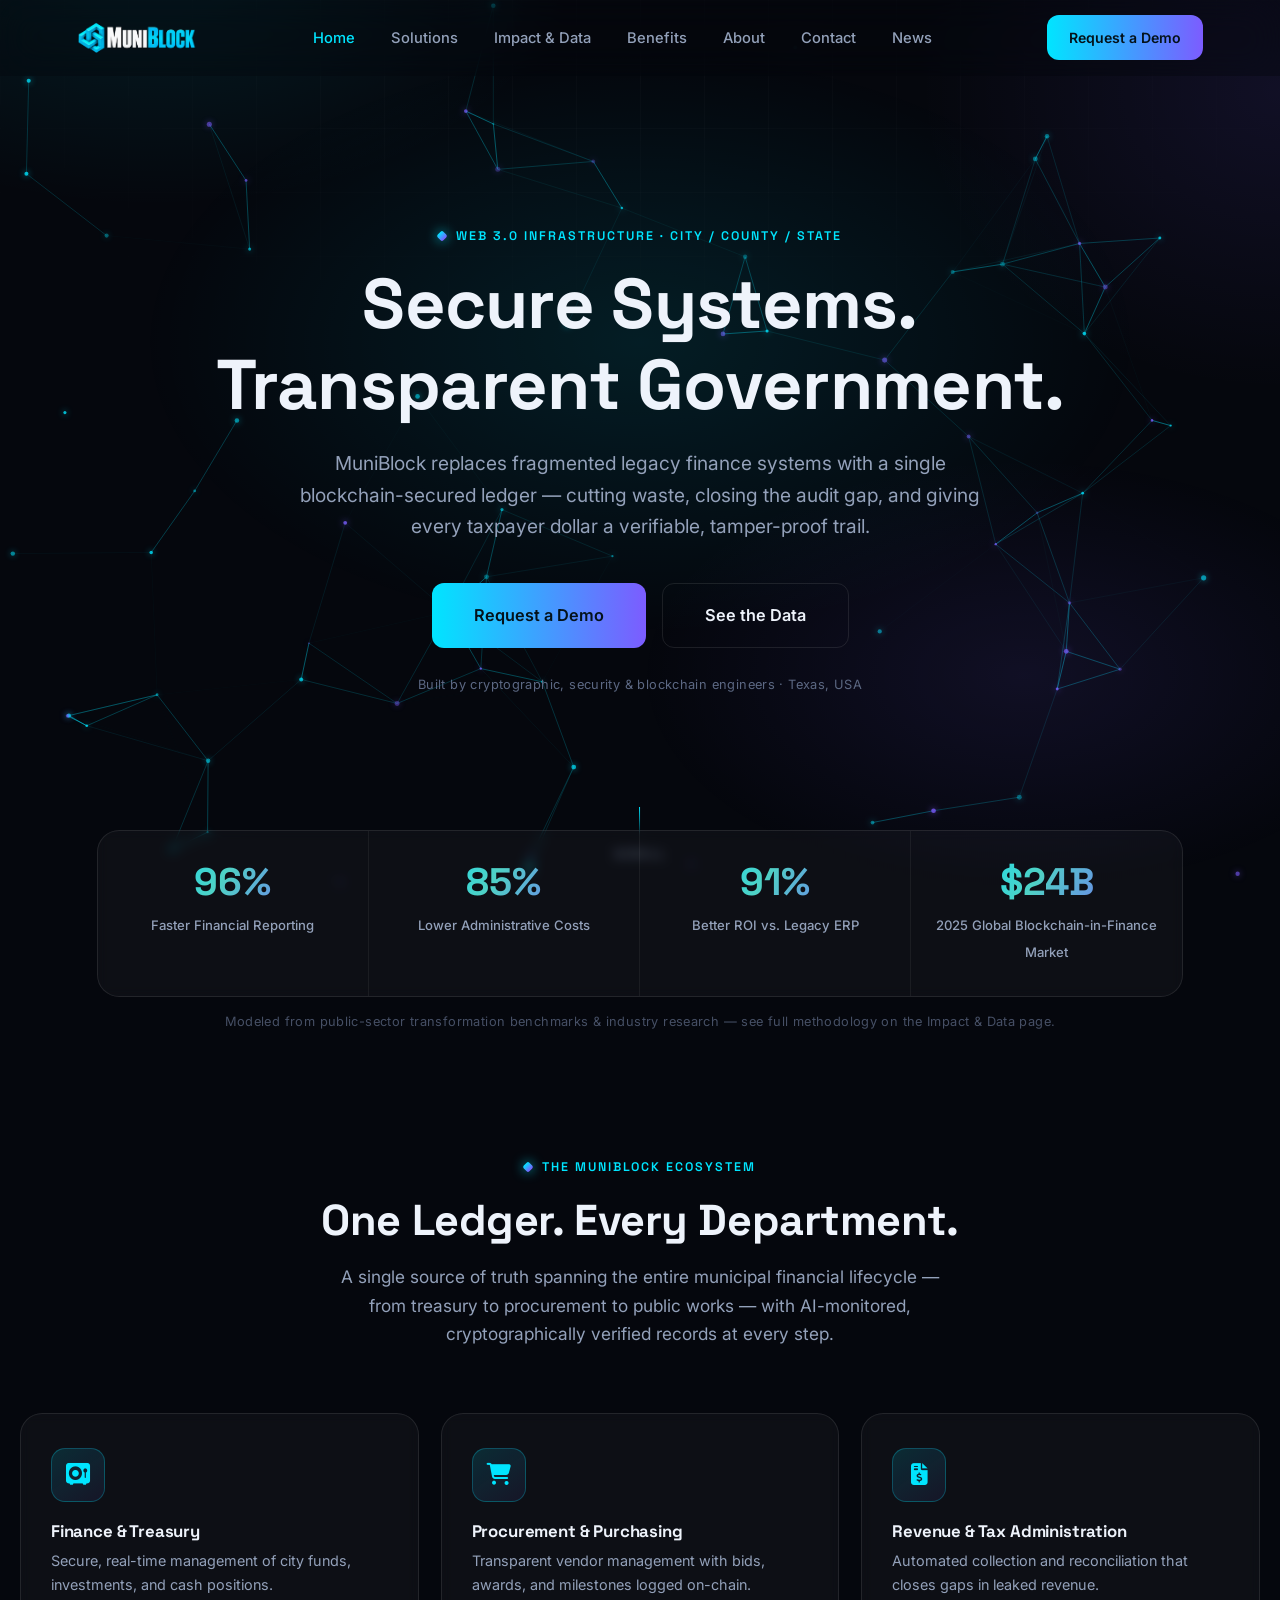
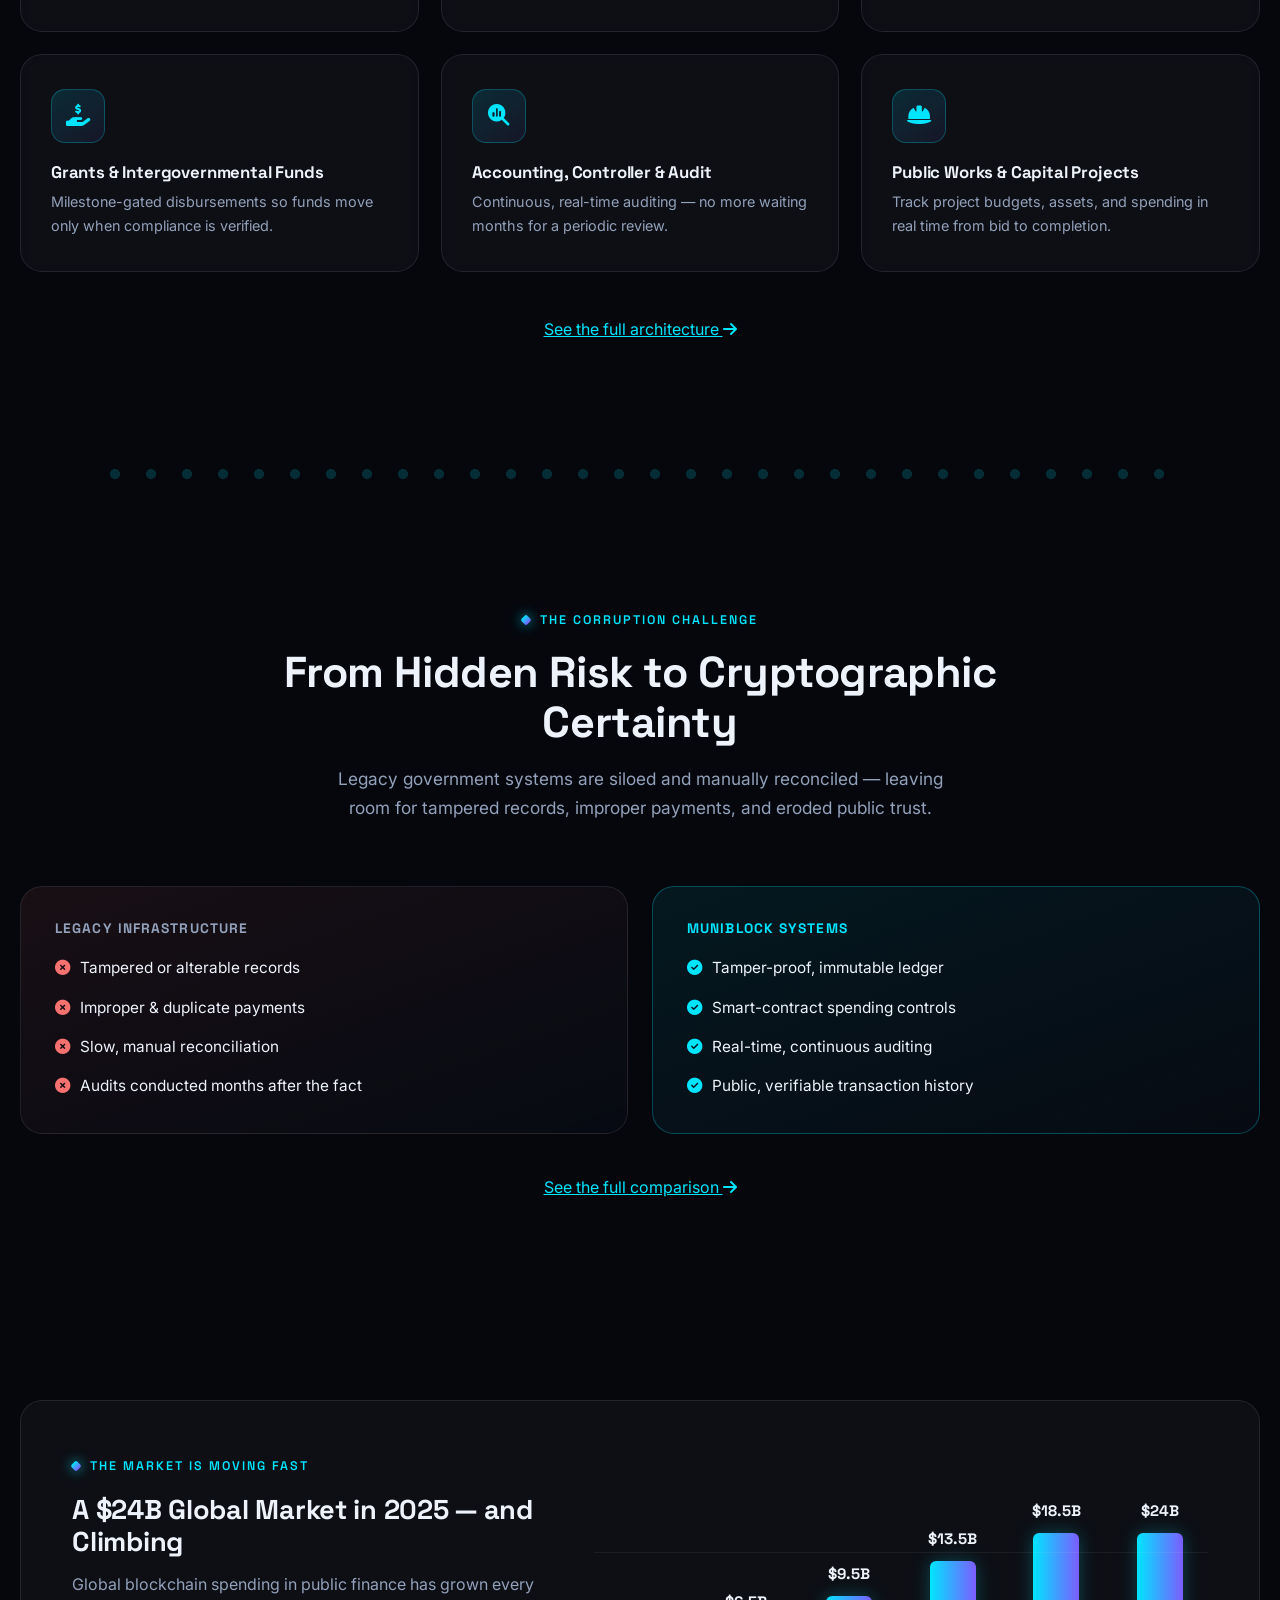
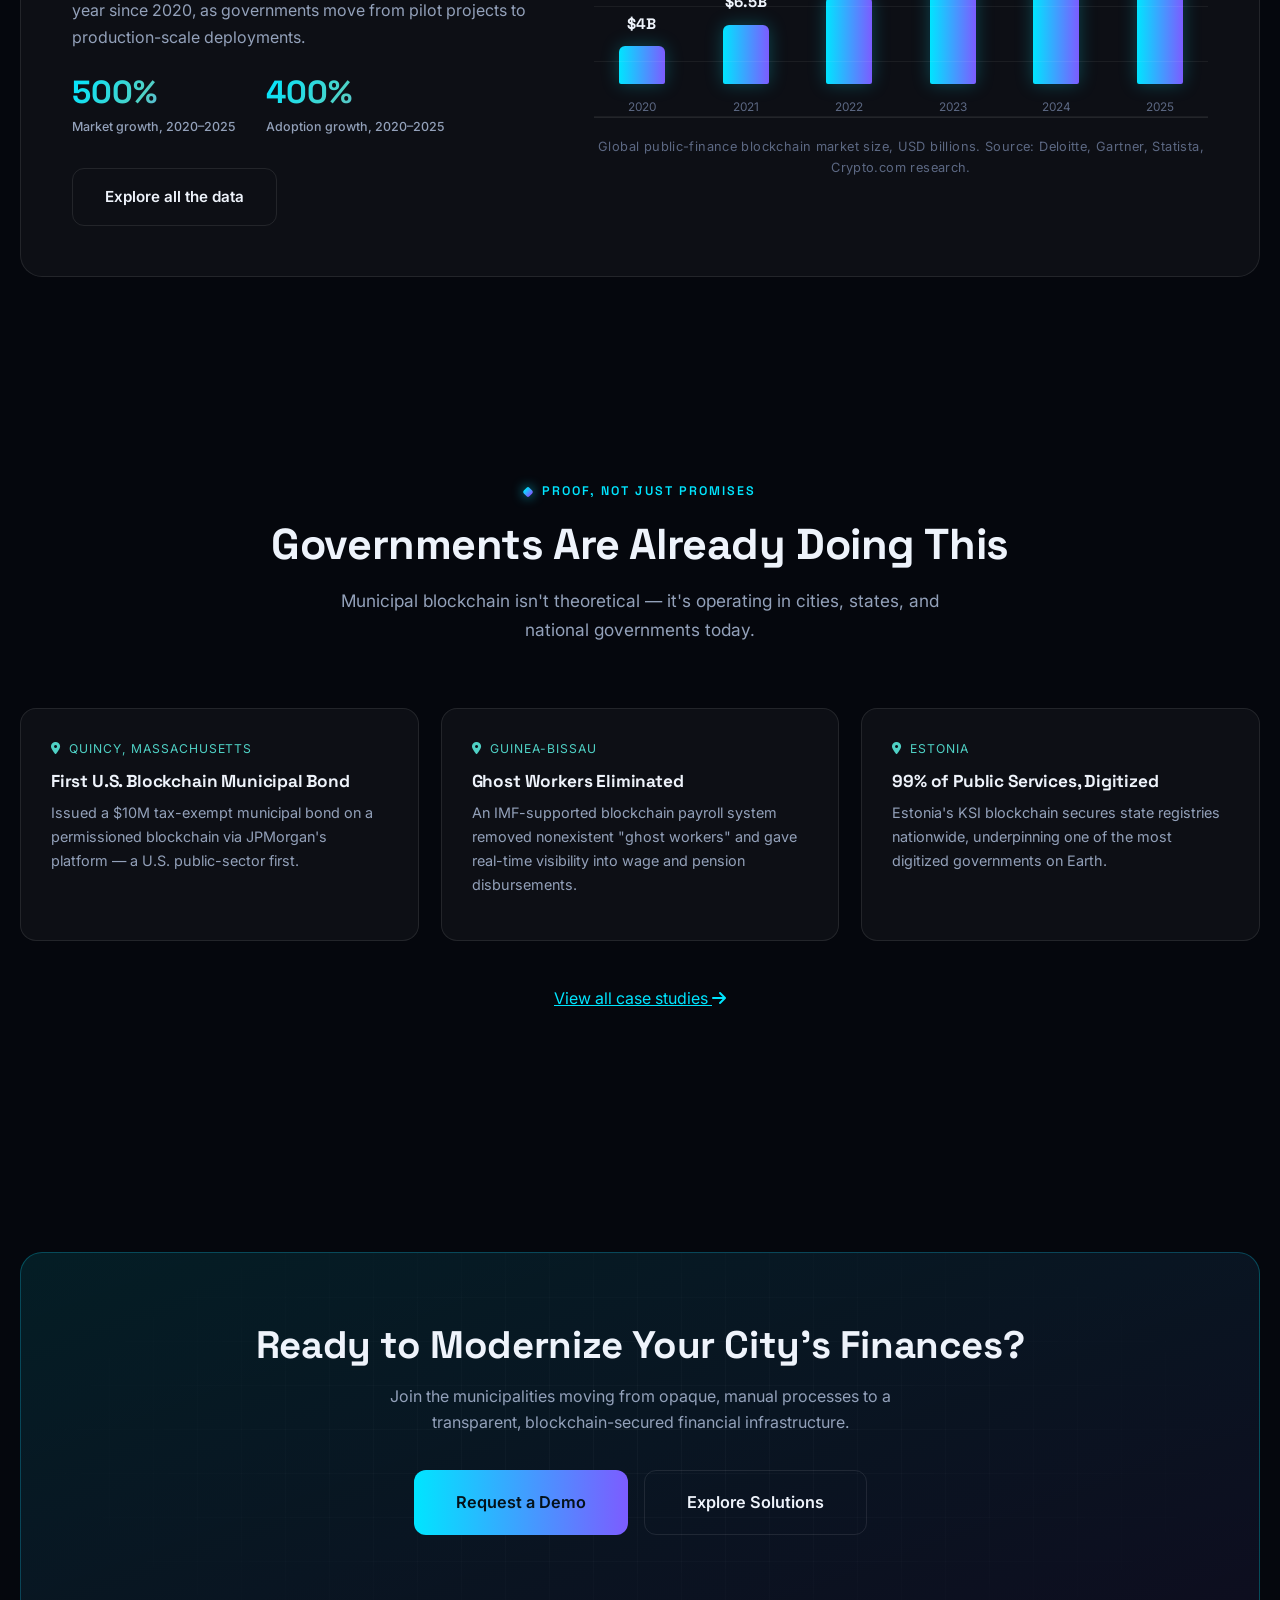
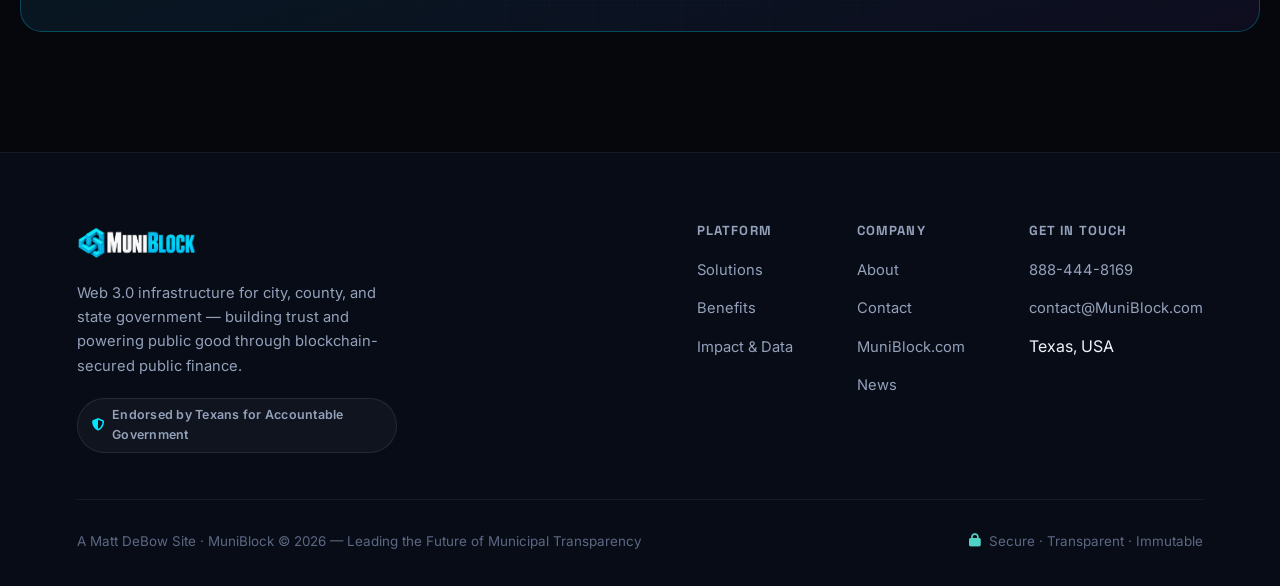
==== commit 64707691: "test2" ====
--- a/index.html
+++ b/index.html
@@ -3,38 +3,40 @@
 <head>
     <meta charset="UTF-8">
     <meta name="viewport" content="width=device-width, initial-scale=1.0">
-
-    <title>MuniBlock</title>
-
+    <title>MuniBlock | Web 3.0 Infrastructure for Municipal Finance</title>
     <meta name="description" content="MuniBlock brings blockchain-powered public finance to cities, counties, and states — cutting waste, restoring public trust, and giving every taxpayer dollar a verifiable audit trail.">
-
-    <!-- Favicon -->
+    
+    <!-- SVG Favicon for modern web browsers -->
     <link rel="icon" href="https://muniblock.com/images/favicon.svg" type="image/svg+xml">
-    <link rel="apple-touch-icon" href="https://muniblock.com/images/apple-touch-icon.png">
-
-    <!-- Open Graph -->
-    <meta property="og:type" content="website">
-    <meta property="og:url" content="https://muniblock.com/">
-    <meta property="og:title" content="MuniBlock">
-    <meta property="og:description" content="MuniBlock brings blockchain-powered public finance to cities, counties, and states.">
-    <meta property="og:image" content="https://muniblock.com/images/logo-square.png">
-    <meta property="og:image:width" content="500">
-    <meta property="og:image:height" content="500">
-    <meta property="og:site_name" content="MuniBlock">
-
-    <!-- X / Twitter / Messaging Cards -->
-    <meta name="twitter:card" content="summary">
-    <meta name="twitter:url" content="https://muniblock.com/">
-    <meta name="twitter:title" content="MuniBlock">
-    <meta name="twitter:description" content="MuniBlock brings blockchain-powered public finance to cities, counties, and states.">
-    <meta name="twitter:image" content="https://muniblock.com/images/logo-square.png">
+
+    <!-- Primary Meta Tags -->
+    <title>MuniBlock | Web 3.0 Infrastructure for Municipal Finance</title>
+    <meta name="title" content="MuniBlock | Web 3.0 Infrastructure for Municipal Finance" />
+    <meta name="description" content="MuniBlock brings blockchain-powered public finance to cities, counties, and states — cutting waste, restoring public trust, and giving every taxpayer dollar a verifiable audit trail." />
+
+    <!-- Open Graph / Facebook -->
+    <meta property="og:type" content="website" />
+    <meta property="og:url" content="http://muniblock.com/" />
+    <meta property="og:title" content="MuniBlock | Web 3.0 Infrastructure for Municipal Finance" />
+    <meta property="og:description" content="MuniBlock brings blockchain-powered public finance to cities, counties, and states — cutting waste, restoring public trust, and giving every taxpayer dollar a verifiable audit trail." />
+    <meta property="og:image" content="https://muniblock.com/images/favicon.png" />
+
+    <!-- X (Twitter) -->
+    <meta property="twitter:card" content="summary_large_image" />
+    <meta property="twitter:url" content="http://muniblock.com/" />
+    <meta property="twitter:title" content="MuniBlock | Web 3.0 Infrastructure for Municipal Finance" />
+    <meta property="twitter:description" content="MuniBlock brings blockchain-powered public finance to cities, counties, and states — cutting waste, restoring public trust, and giving every taxpayer dollar a verifiable audit trail." />
+    <meta property="twitter:image" content="https://muniblock.com/images/favicon.png" />
+
+    <!-- Favicon & iOS App Icon -->
+    <link rel="icon" href="images/favicon.svg" type="image/svg+xml">
+    <link rel="apple-touch-icon" href="images/apple-touch-icon.png">
 
     <!-- Fonts & Styles -->
     <link rel="preconnect" href="https://fonts.googleapis.com">
     <link rel="preconnect" href="https://fonts.gstatic.com" crossorigin>
     <link href="https://fonts.googleapis.com/css2?family=Space+Grotesk:wght@500;600;700&family=Inter:wght@400;500;600;700&display=swap" rel="stylesheet">
     <link href="https://cdnjs.cloudflare.com/ajax/libs/font-awesome/6.5.1/css/all.min.css" rel="stylesheet">
-
     <link rel="stylesheet" href="css/global.css">
     <link rel="stylesheet" href="css/index.css">
 </head>
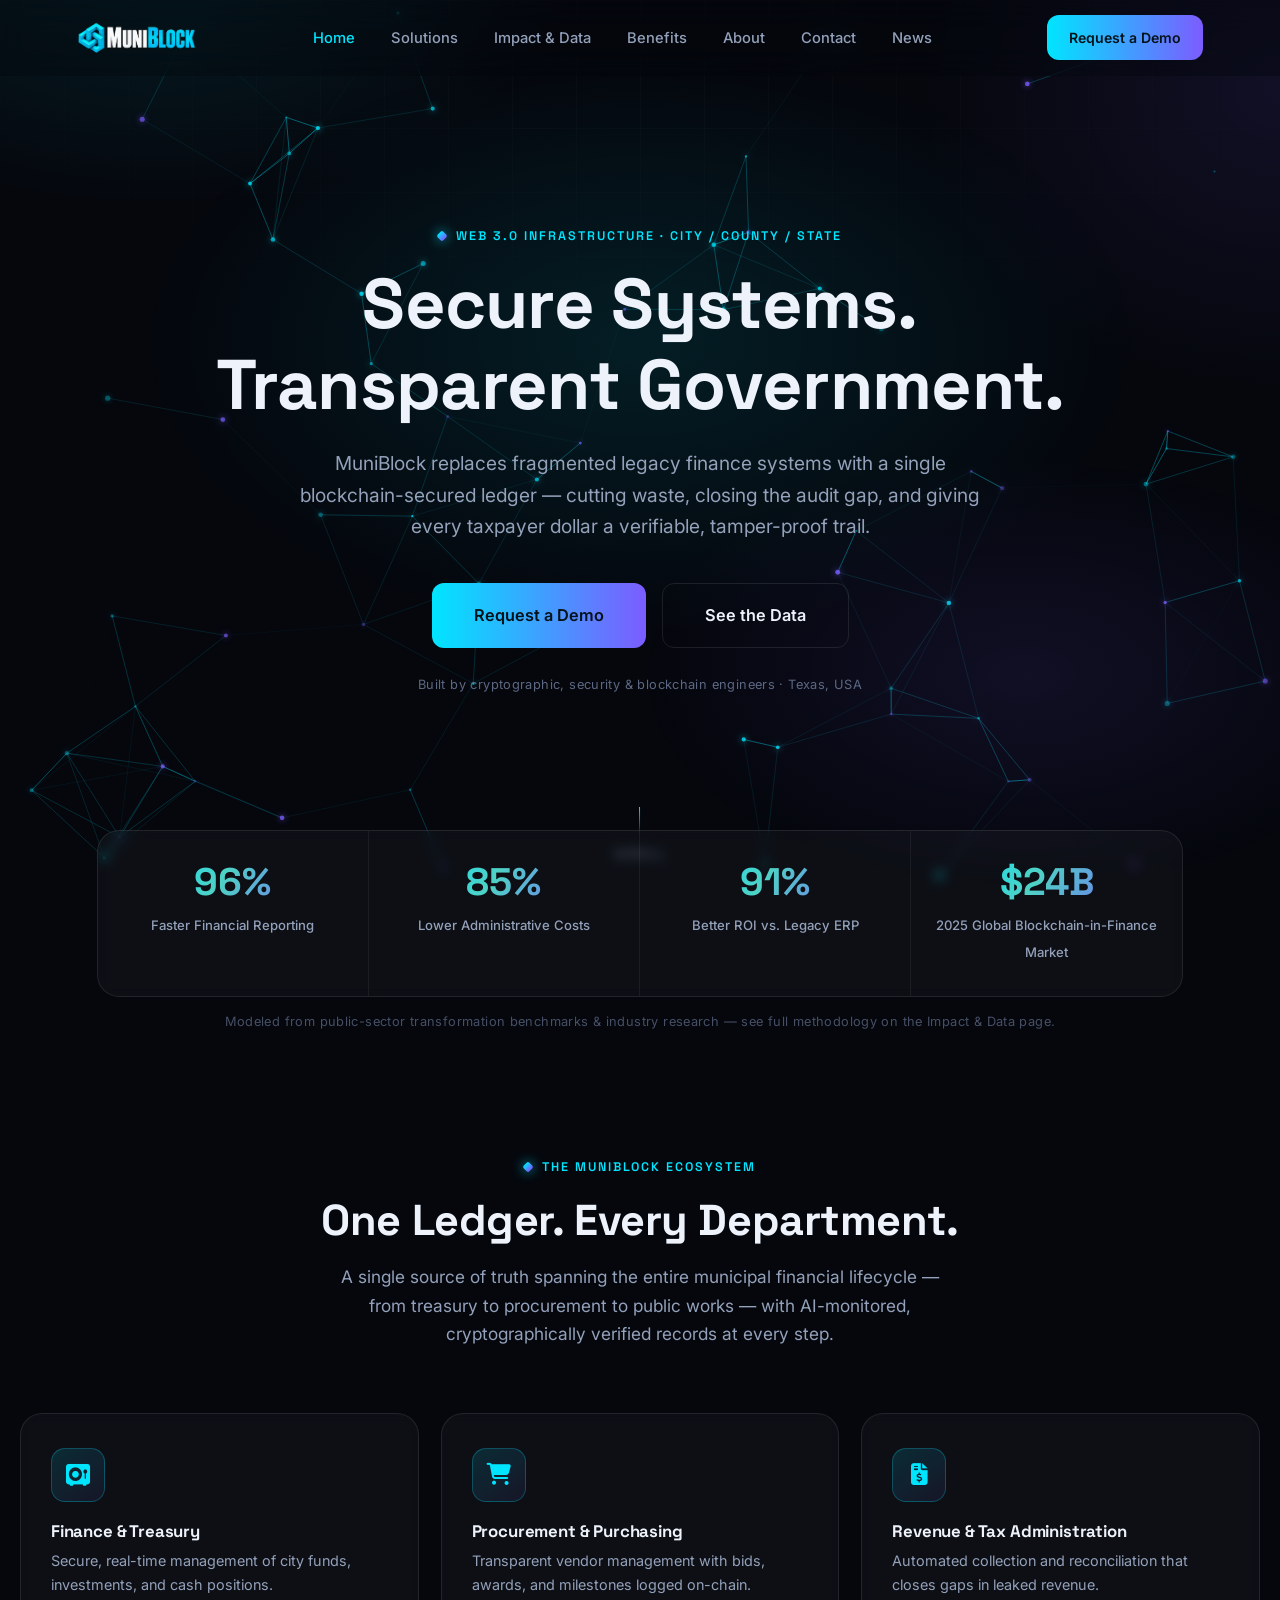
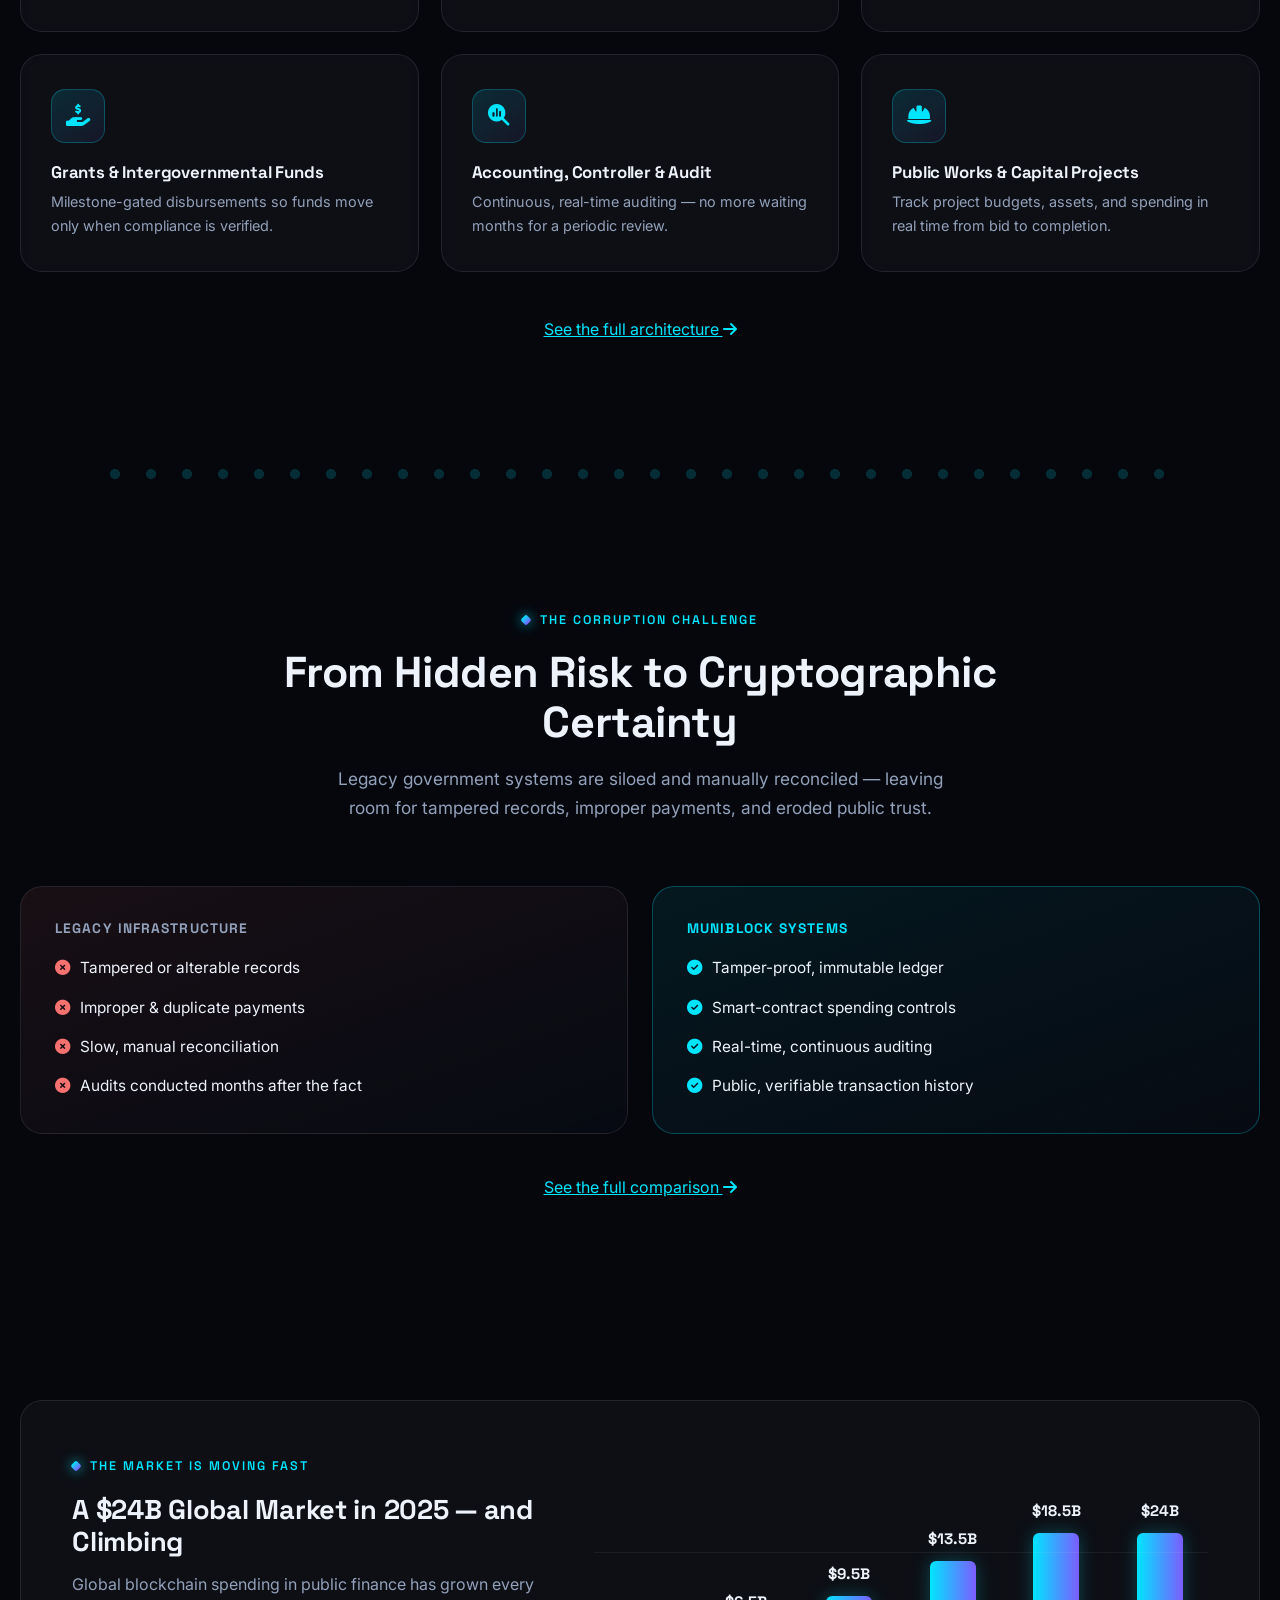
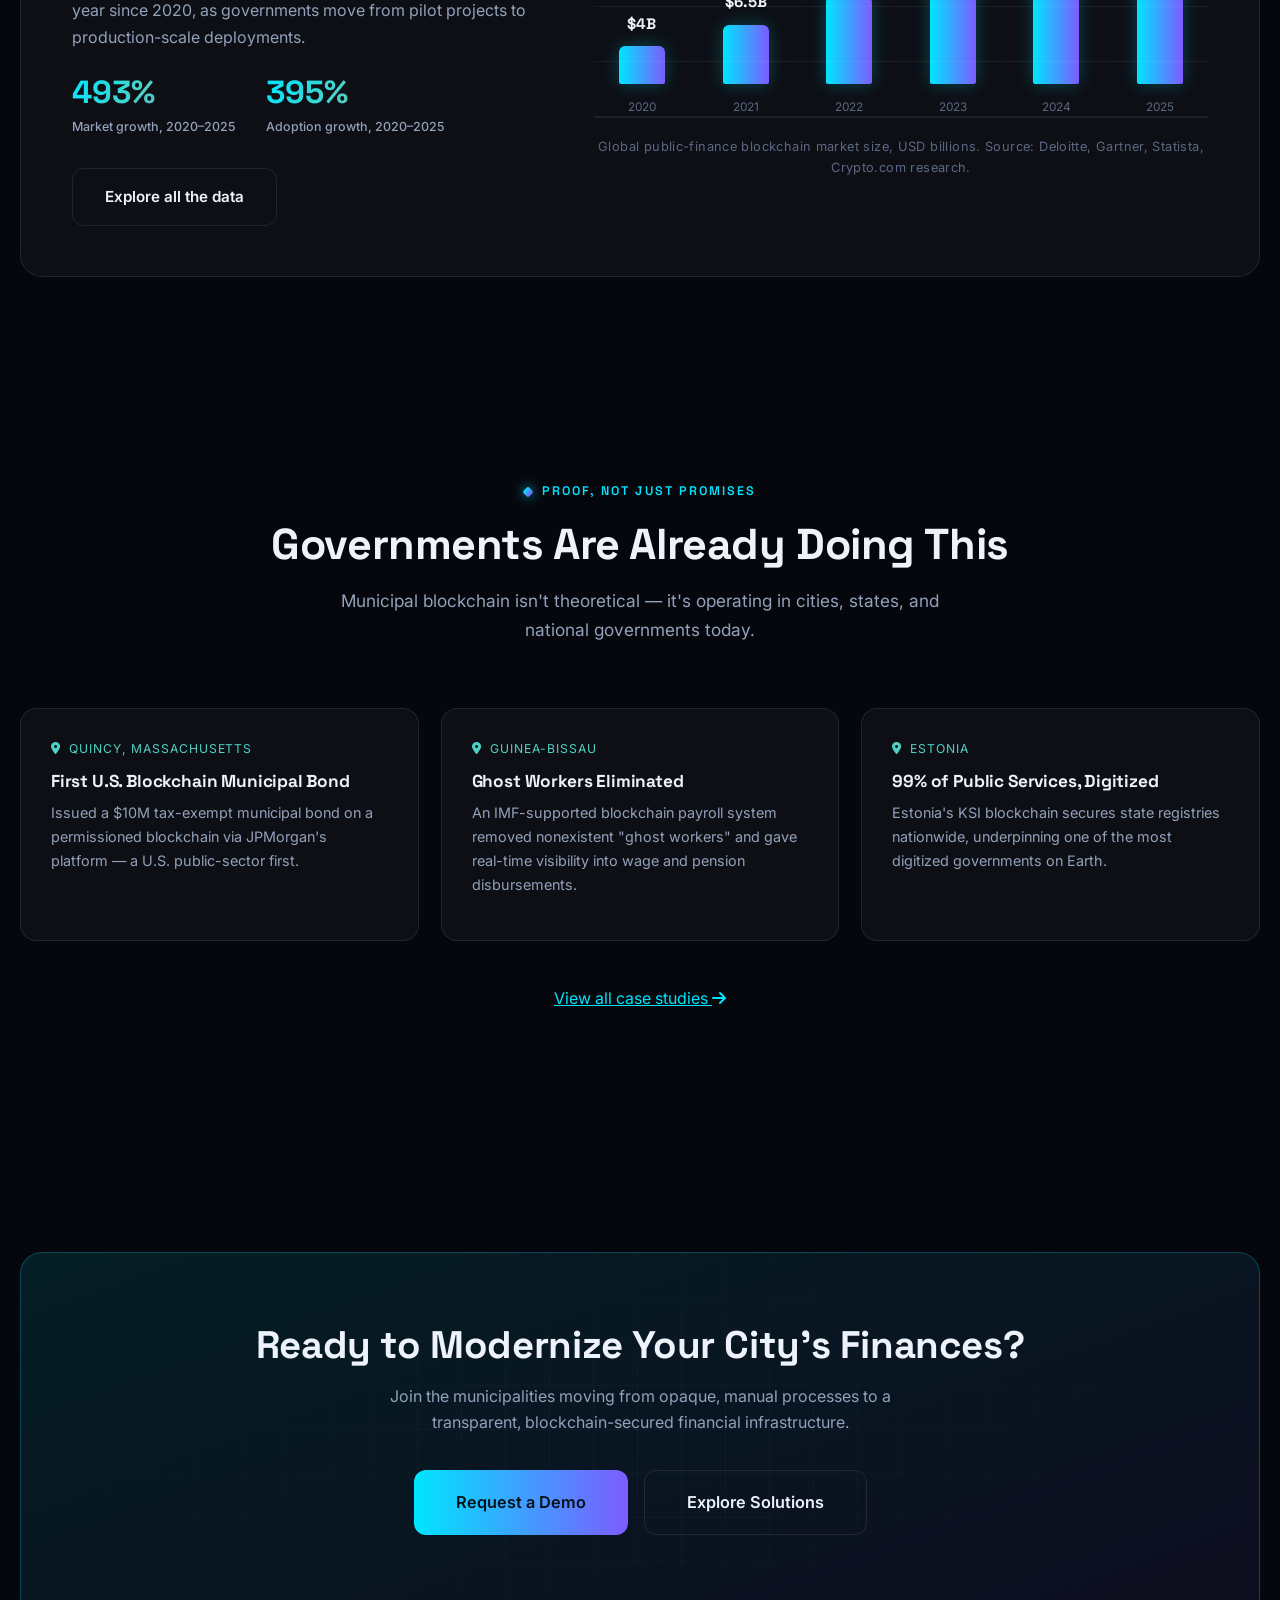
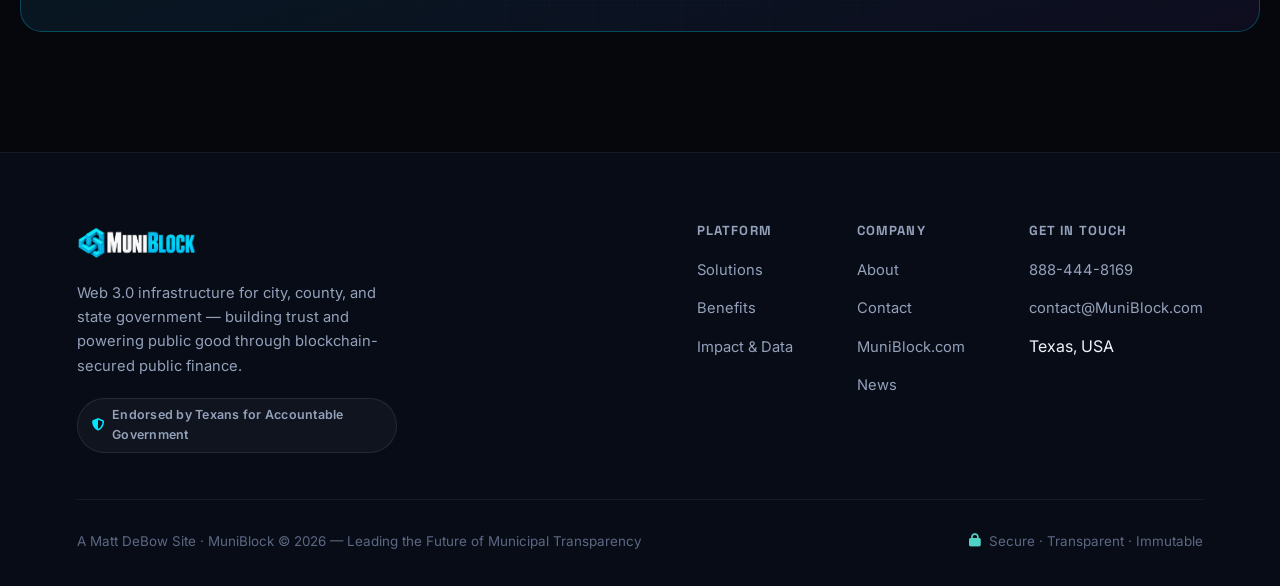
==== commit 36367bb2: "Claude fix" ====
--- a/index.html
+++ b/index.html
@@ -5,32 +5,30 @@
     <meta name="viewport" content="width=device-width, initial-scale=1.0">
     <title>MuniBlock | Web 3.0 Infrastructure for Municipal Finance</title>
     <meta name="description" content="MuniBlock brings blockchain-powered public finance to cities, counties, and states — cutting waste, restoring public trust, and giving every taxpayer dollar a verifiable audit trail.">
-    
-    <!-- SVG Favicon for modern web browsers -->
-    <link rel="icon" href="https://muniblock.com/images/favicon.svg" type="image/svg+xml">
-
-    <!-- Primary Meta Tags -->
-    <title>MuniBlock | Web 3.0 Infrastructure for Municipal Finance</title>
-    <meta name="title" content="MuniBlock | Web 3.0 Infrastructure for Municipal Finance" />
-    <meta name="description" content="MuniBlock brings blockchain-powered public finance to cities, counties, and states — cutting waste, restoring public trust, and giving every taxpayer dollar a verifiable audit trail." />
+
+    <!-- Favicon -->
+    <link rel="icon" href="images/favicon.svg" type="image/svg+xml">
+    <link rel="apple-touch-icon" href="images/apple-touch-icon.png">
+
+    <!-- Primary Meta Tags (short name for social previews) -->
+    <meta name="title" content="MuniBlock" />
 
     <!-- Open Graph / Facebook -->
     <meta property="og:type" content="website" />
-    <meta property="og:url" content="http://muniblock.com/" />
-    <meta property="og:title" content="MuniBlock | Web 3.0 Infrastructure for Municipal Finance" />
-    <meta property="og:description" content="MuniBlock brings blockchain-powered public finance to cities, counties, and states — cutting waste, restoring public trust, and giving every taxpayer dollar a verifiable audit trail." />
-    <meta property="og:image" content="https://muniblock.com/images/favicon.png" />
+    <meta property="og:url" content="https://muniblock.com/" />
+    <meta property="og:site_name" content="MuniBlock" />
+    <meta property="og:title" content="MuniBlock" />
+    <meta property="og:description" content="Web 3.0 Infrastructure for Municipal Finance" />
+    <meta property="og:image" content="https://muniblock.com/images/icon-512.png" />
+    <meta property="og:image:width" content="512" />
+    <meta property="og:image:height" content="512" />
 
     <!-- X (Twitter) -->
-    <meta property="twitter:card" content="summary_large_image" />
-    <meta property="twitter:url" content="http://muniblock.com/" />
-    <meta property="twitter:title" content="MuniBlock | Web 3.0 Infrastructure for Municipal Finance" />
-    <meta property="twitter:description" content="MuniBlock brings blockchain-powered public finance to cities, counties, and states — cutting waste, restoring public trust, and giving every taxpayer dollar a verifiable audit trail." />
-    <meta property="twitter:image" content="https://muniblock.com/images/favicon.png" />
-
-    <!-- Favicon & iOS App Icon -->
-    <link rel="icon" href="images/favicon.svg" type="image/svg+xml">
-    <link rel="apple-touch-icon" href="images/apple-touch-icon.png">
+    <meta name="twitter:card" content="summary" />
+    <meta property="twitter:url" content="https://muniblock.com/" />
+    <meta property="twitter:title" content="MuniBlock" />
+    <meta property="twitter:description" content="Web 3.0 Infrastructure for Municipal Finance" />
+    <meta property="twitter:image" content="https://muniblock.com/images/icon-512.png" />
 
     <!-- Fonts & Styles -->
     <link rel="preconnect" href="https://fonts.googleapis.com">
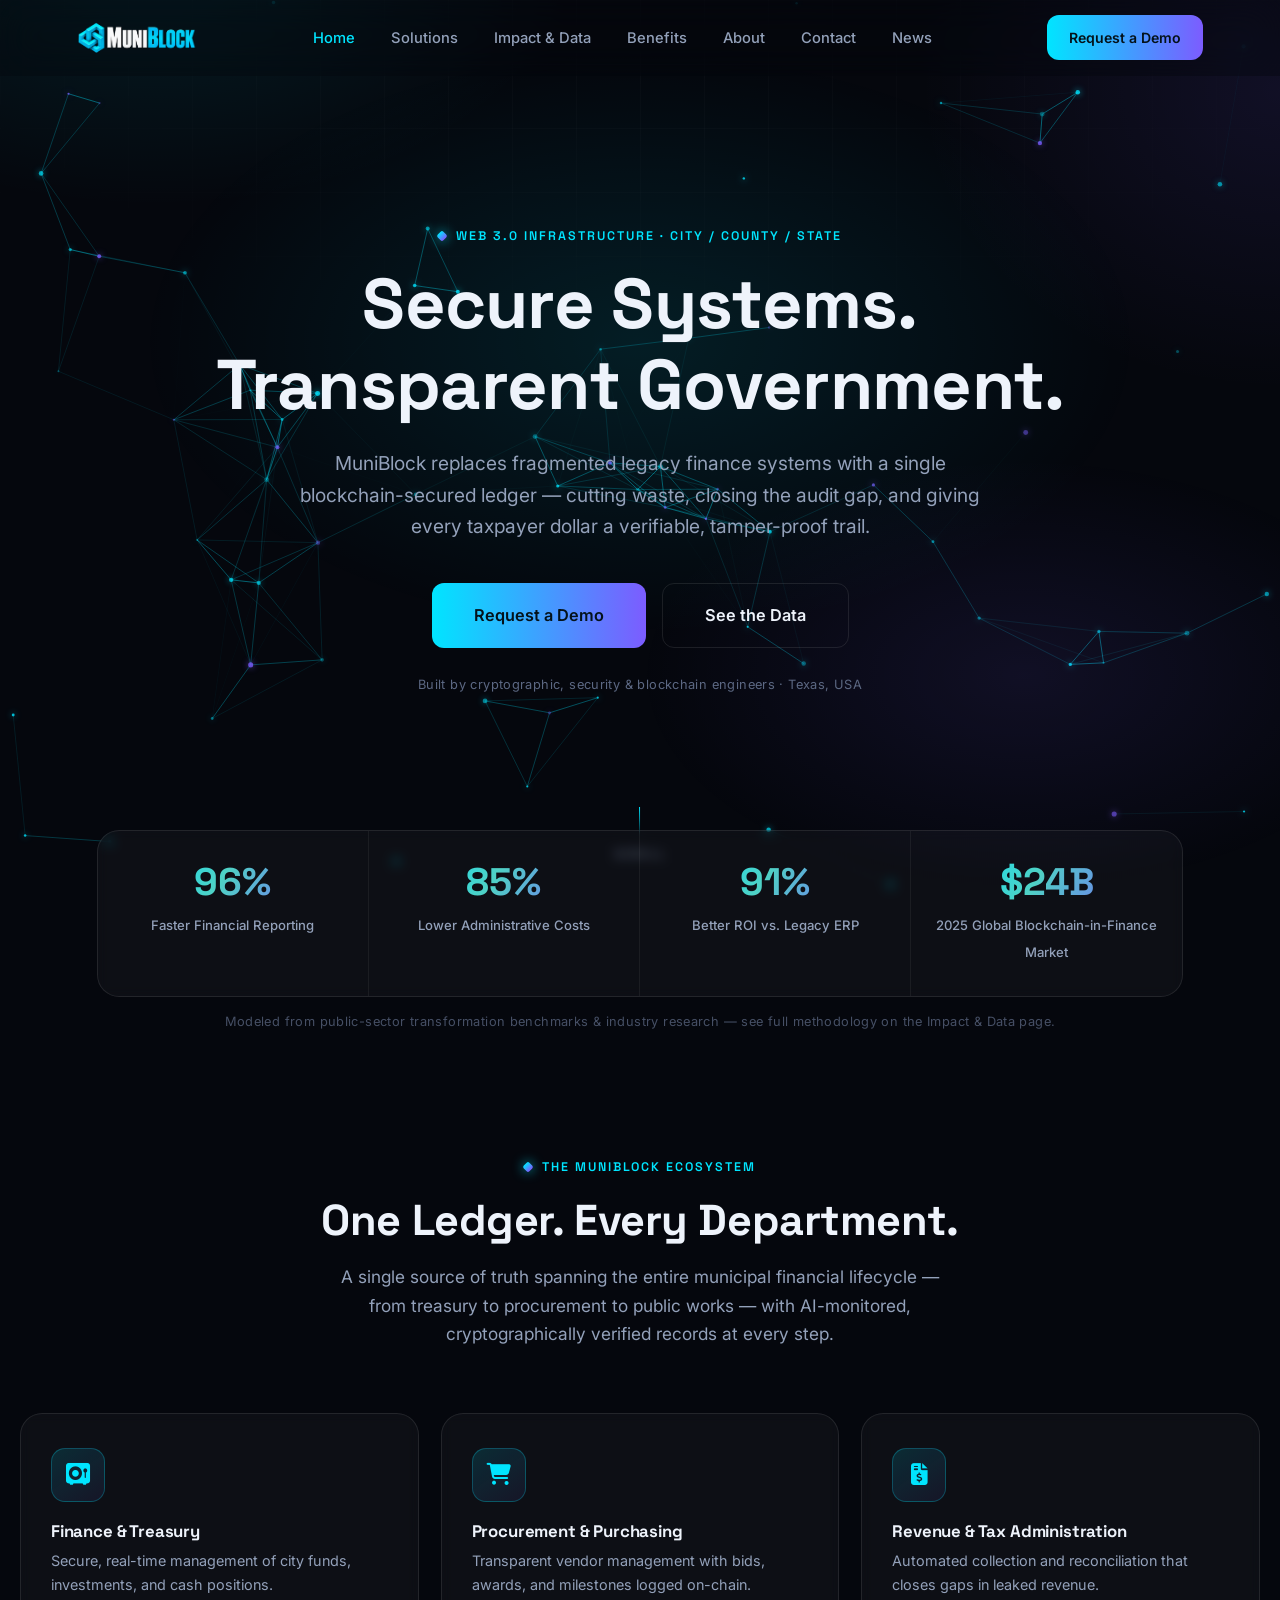
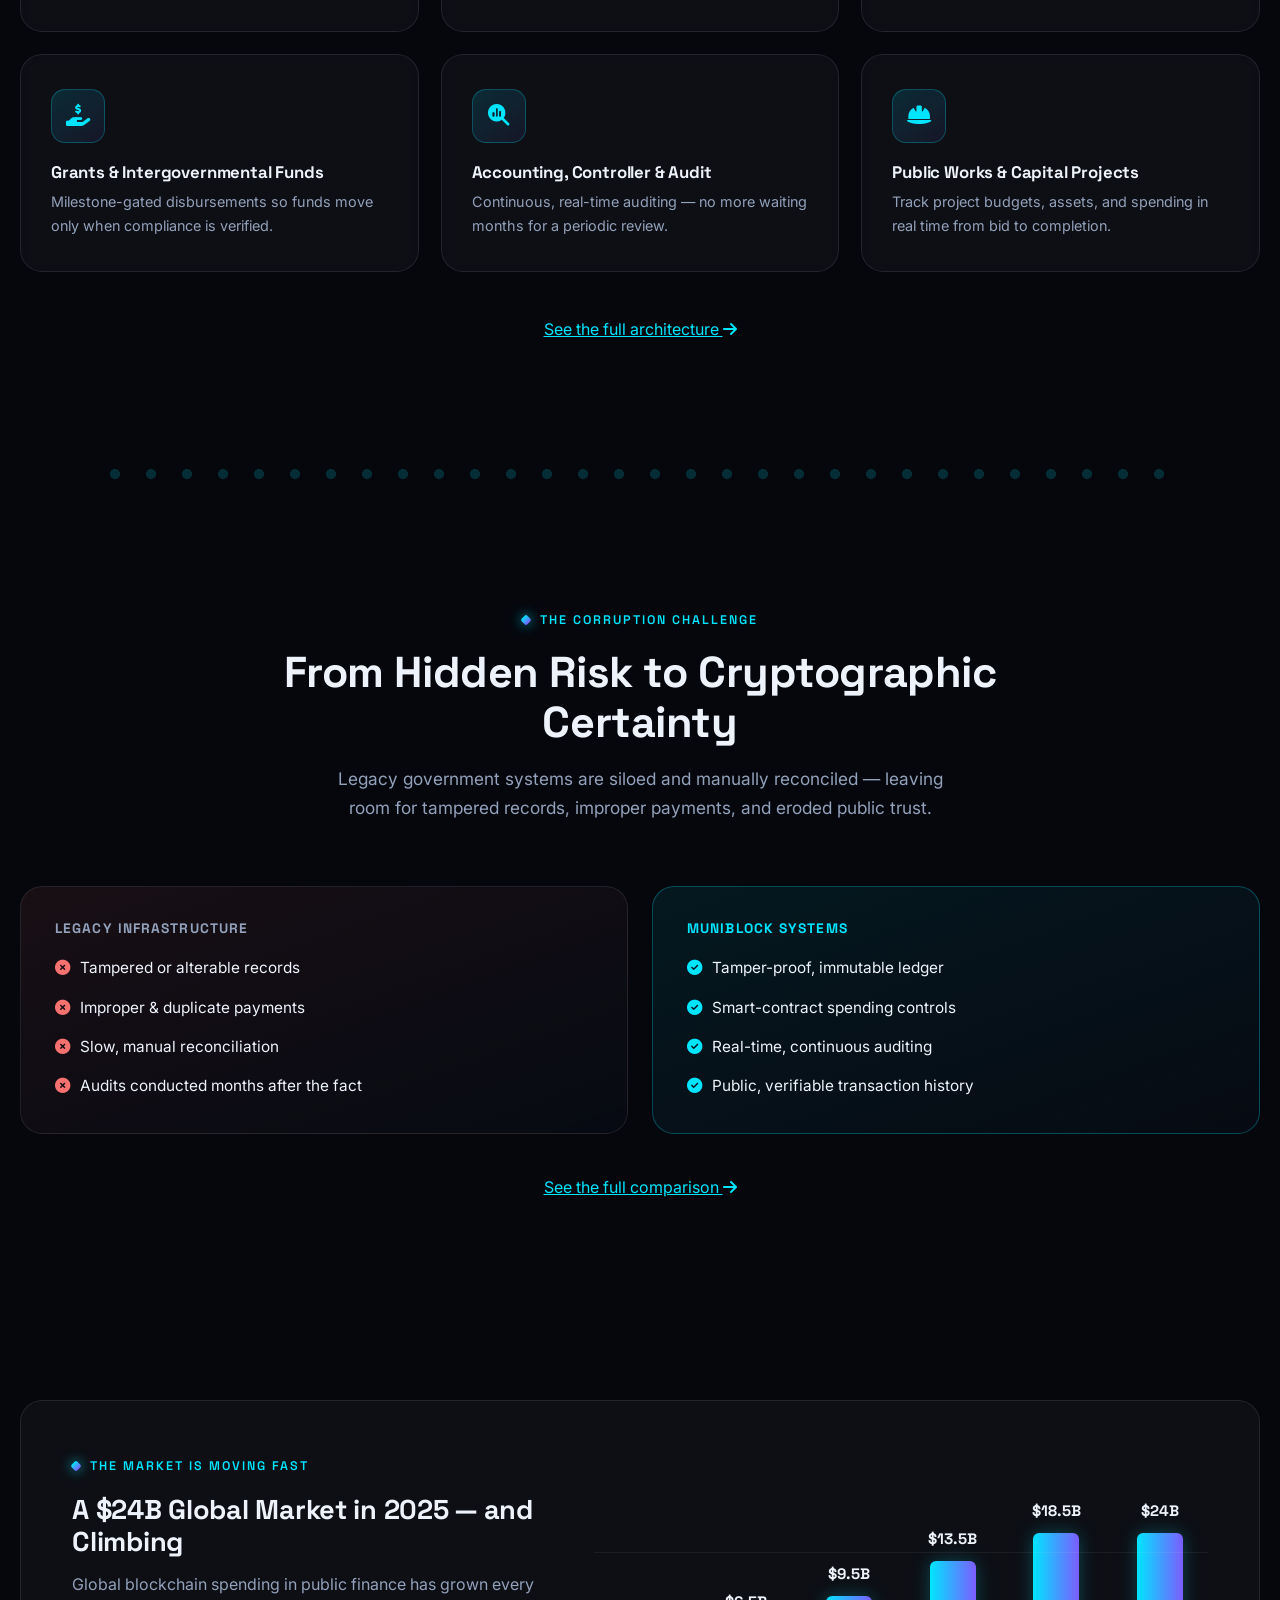
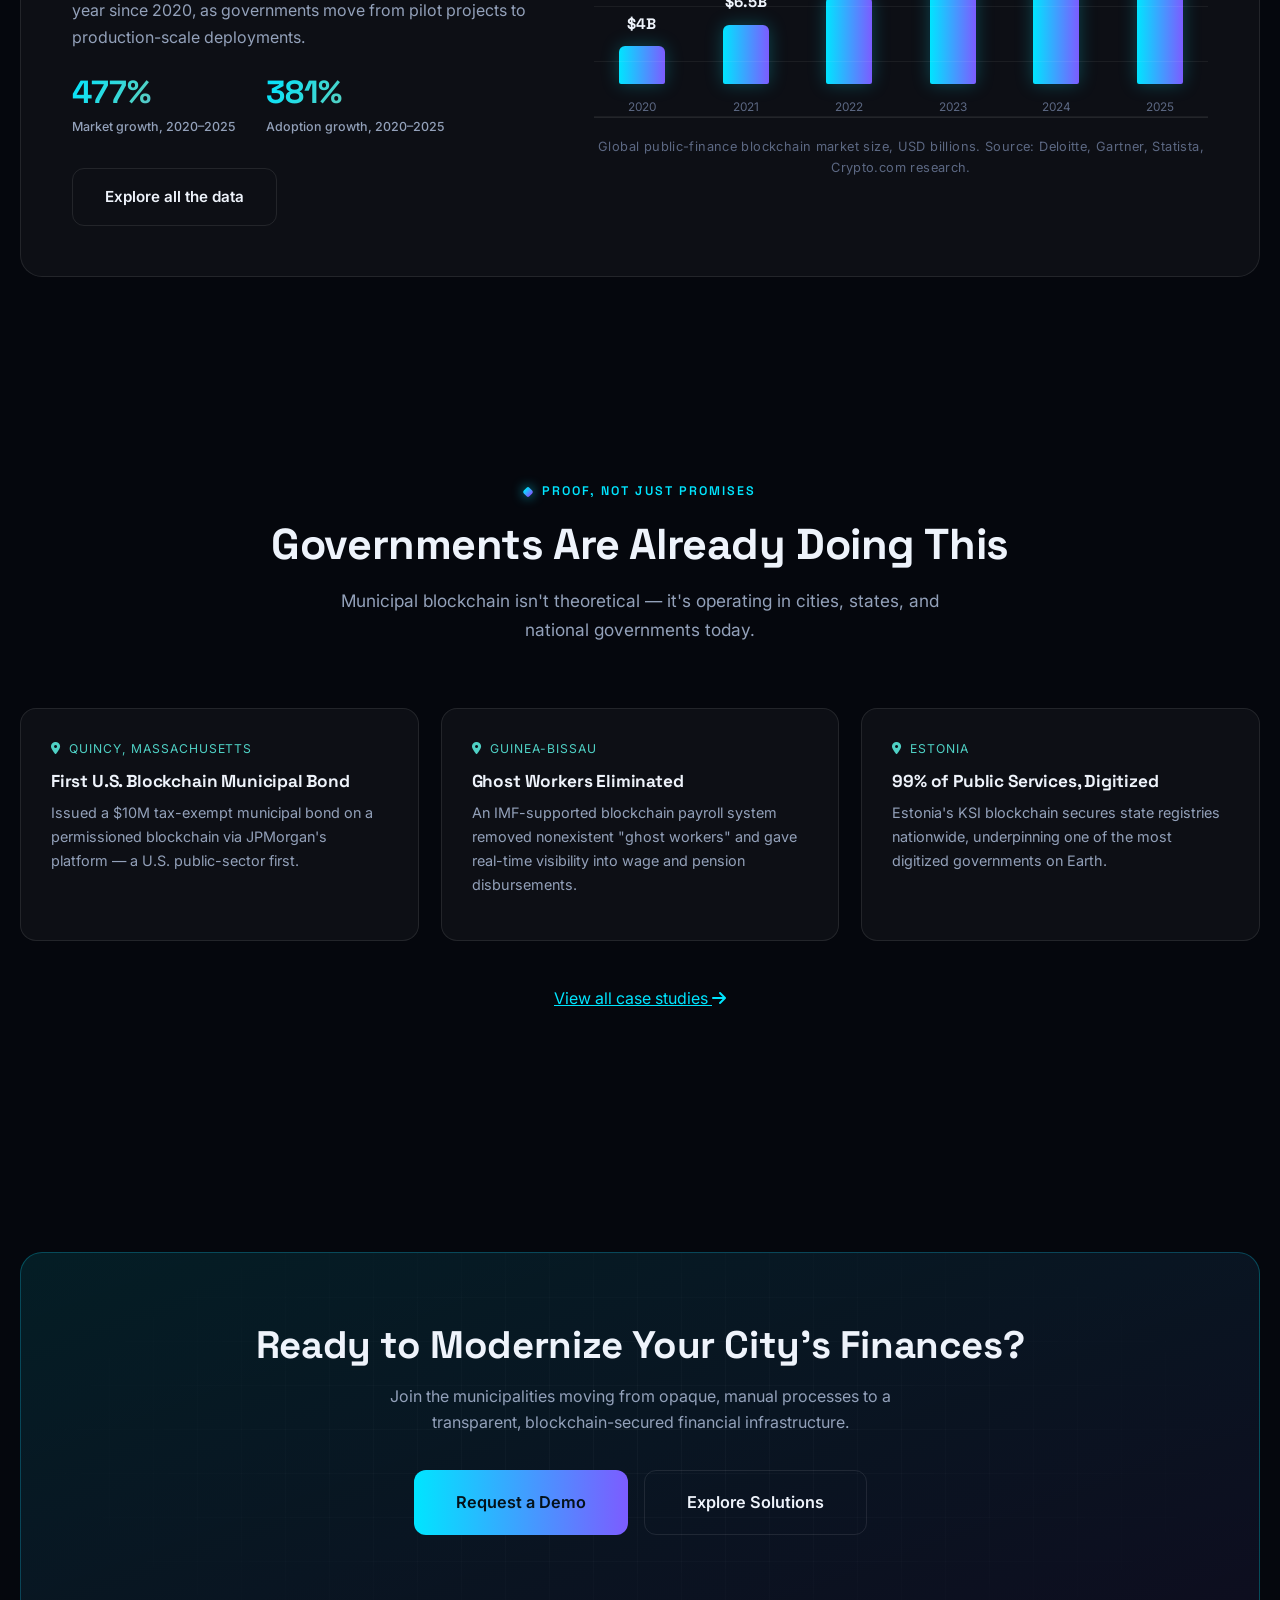
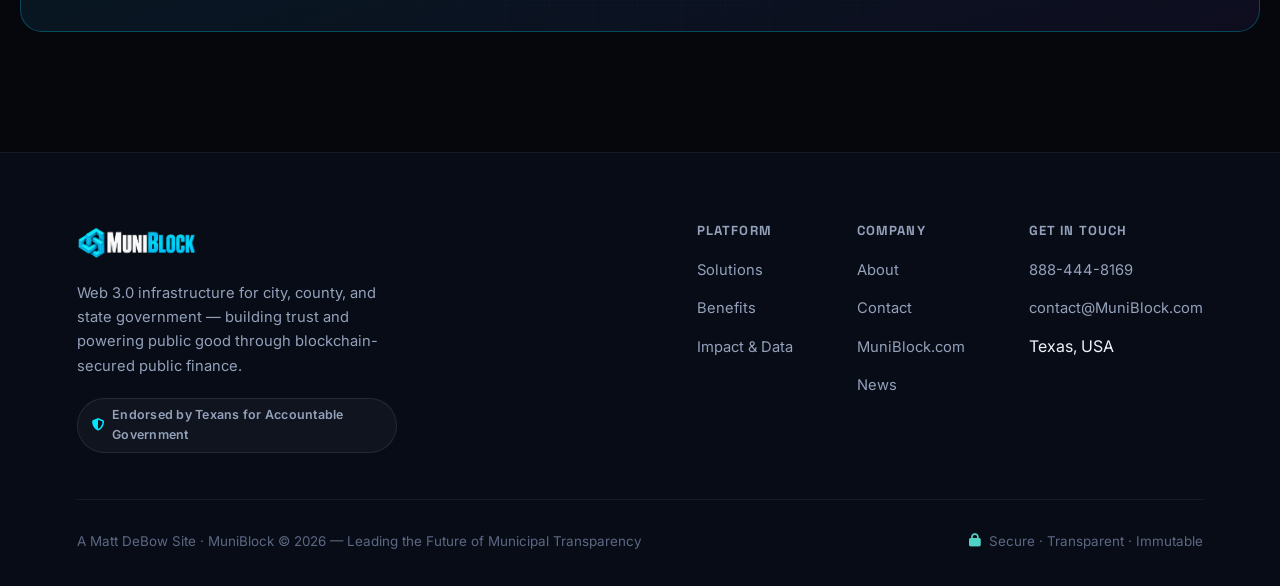
==== commit 06b9cad0: "aaaaa" ====
--- a/index.html
+++ b/index.html
@@ -10,7 +10,7 @@
     <link rel="icon" href="images/favicon.svg" type="image/svg+xml">
     <link rel="apple-touch-icon" href="images/apple-touch-icon.png">
 
-    <!-- Primary Meta Tags (short name for social previews) -->
+    <!-- Primary Meta Tags -->
     <meta name="title" content="MuniBlock" />
 
     <!-- Open Graph / Facebook -->
@@ -19,16 +19,15 @@
     <meta property="og:site_name" content="MuniBlock" />
     <meta property="og:title" content="MuniBlock" />
     <meta property="og:description" content="Web 3.0 Infrastructure for Municipal Finance" />
-    <meta property="og:image" content="https://muniblock.com/images/icon-512.png" />
-    <meta property="og:image:width" content="512" />
-    <meta property="og:image:height" content="512" />
+    <!-- No og:image: this is intentional — an og:image makes iMessage render a blown-up
+         hero image instead of the compact icon card. Omitting it lets iMessage fall
+         back to apple-touch-icon as the small corner logo. -->
 
     <!-- X (Twitter) -->
     <meta name="twitter:card" content="summary" />
     <meta property="twitter:url" content="https://muniblock.com/" />
     <meta property="twitter:title" content="MuniBlock" />
     <meta property="twitter:description" content="Web 3.0 Infrastructure for Municipal Finance" />
-    <meta property="twitter:image" content="https://muniblock.com/images/icon-512.png" />
 
     <!-- Fonts & Styles -->
     <link rel="preconnect" href="https://fonts.googleapis.com">
